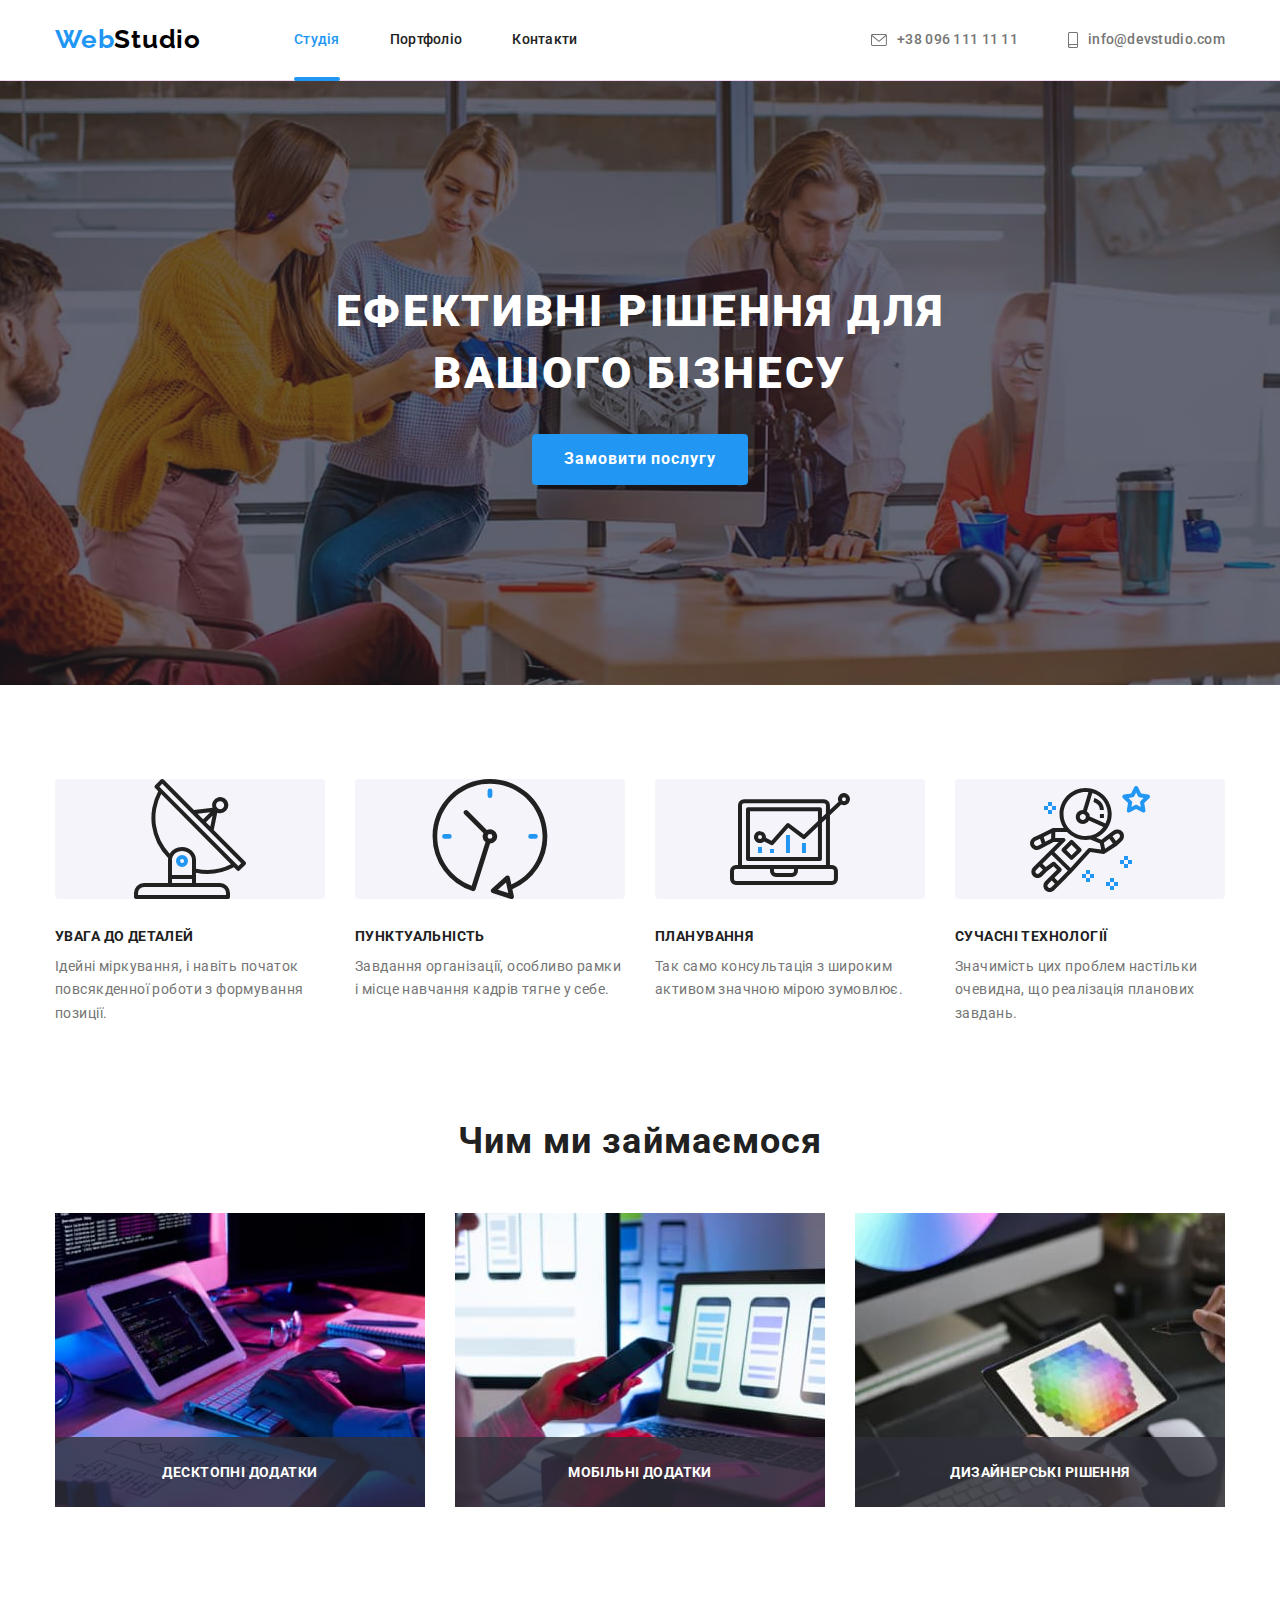
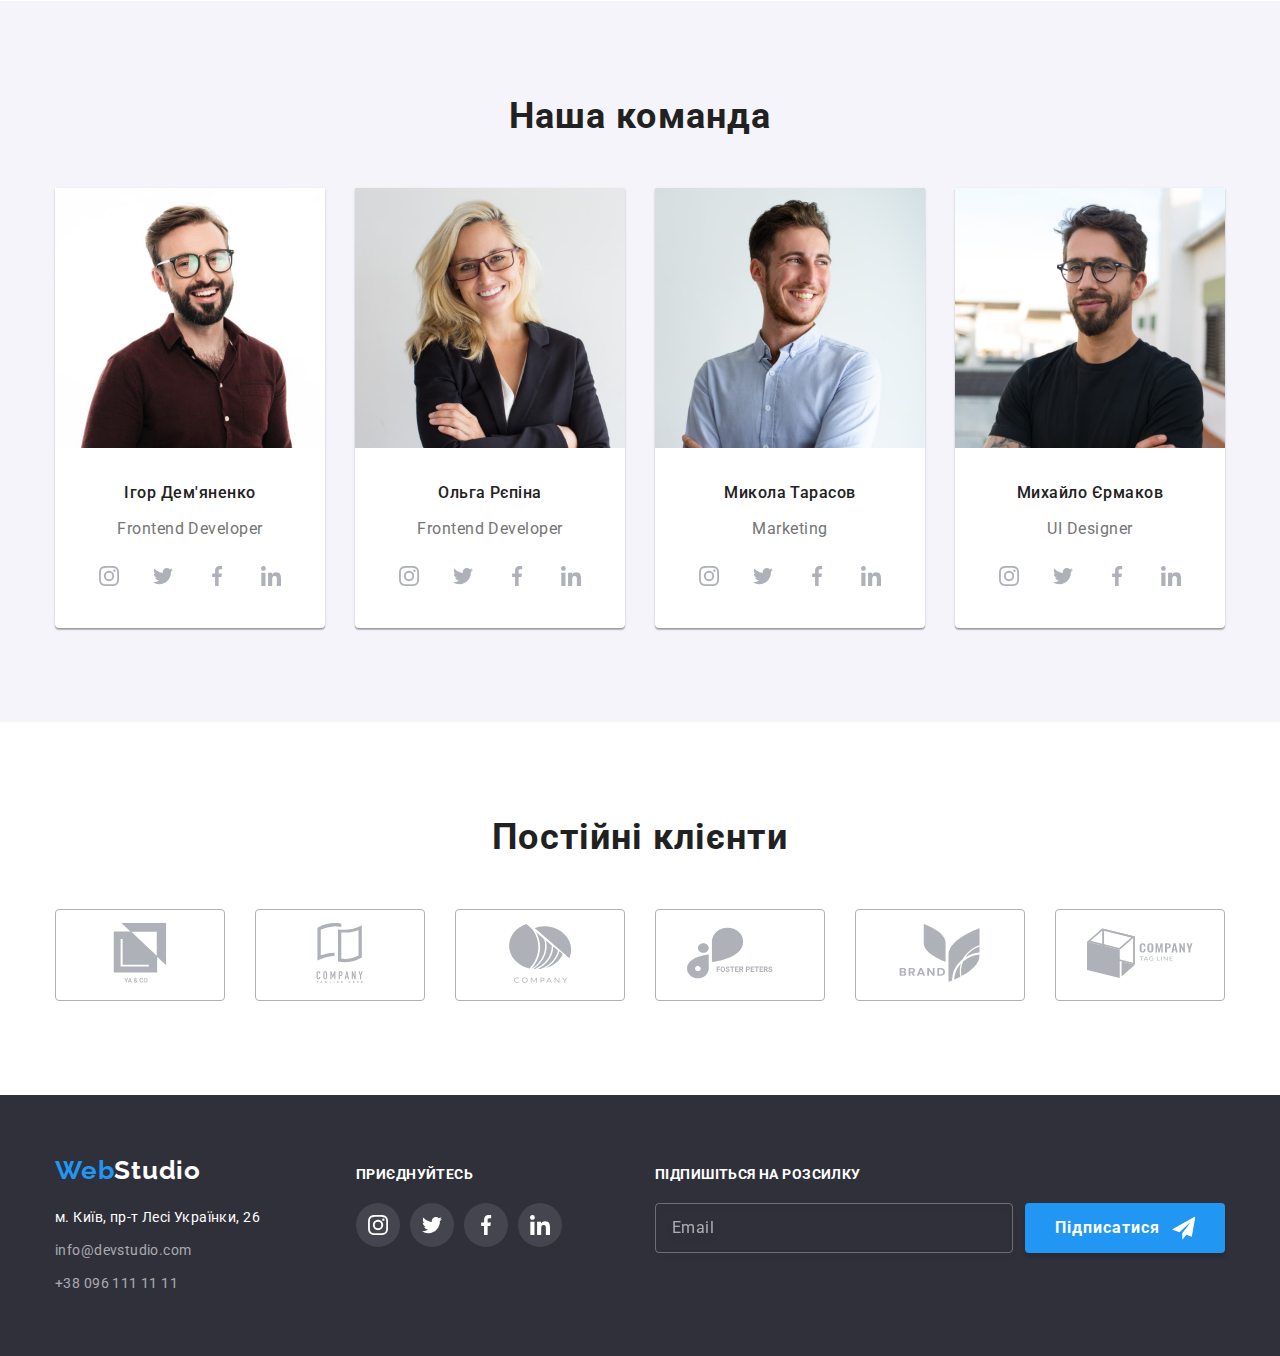
==== index.html @ 98a3b534 "SASS, BEM" ====
<!DOCTYPE html>
<html lang="uk">
  <head>
    <meta charset="UTF-8" />
    <meta http-equiv="X-UA-Compatible" content="IE=edge" />
    <meta name="viewport" content="width=device-width, initial-scale=1.0" />
    <title>WebStudio</title>
    <link
      href="https://fonts.googleapis.com/css2?family=Raleway:wght@700&family=Roboto:wght@400;500;700;900&display=swap"
      rel="stylesheet"
    />
    <link rel="stylesheet" href="./sass/base/_normalize.scss" />
    <link rel="stylesheet" href="./css/main.min.css" />
  </head>
  <body>
    <header class="header">
      <div class="container header-flex">
        <a class="main-logo__link" href="./index.html"
          >Web<span class="main-logo__header">Studio</span></a
        >
        <nav>
          <ul class="site-nav">
            <li class="site-nav__item">
              <a class="site-nav__link site-nav__current" href="./index.html">Студія</a>
            </li>
            <li class="site-nav__item">
              <a class="site-nav__link" href="./portfolio.html">Портфоліо</a>
            </li>
            <li class="site-nav__item"><a class="site-nav__link" href="#">Контакти</a></li>
          </ul>
        </nav>
        <ul class="site-contact">
          <li class="site-contact__item">
            <a class="site-contact__link" href="tel:+380961111111"
              ><span
                ><svg class="site-contact__icon" width="16px" height="12px">
                  <use href="./images/icons.svg#icon-envelope"></use>
                </svg> </span
              >+38 096 111 11 11</a
            >
          </li>
          <li class="site-contact__item">
            <a class="site-contact__link" href="mailto:info@devstudio.com"
              ><span
                ><svg class="site-contact__icon" width="10px" height="16px">
                  <use href="./images/icons.svg#icon-smartphone"></use>
                </svg> </span
              >info@devstudio.com</a
            >
          </li>
        </ul>
      </div>
    </header>
    <main>
      <section class="section page-order">
        <div class="container">
          <h1 class="page-order__caption">Ефективні рішення для вашого бізнесу</h1>
          <button data-modal-open type="button" class="page-order__button">Замовити послугу</button>
        </div>
      </section>
      <section class="section">
        <div class="container">
          <ul class="main-skill">
            <li class="main-skill__item">
              <div class="main-skill__meta">
                <svg class="main-skill__icon" width="70" height="70">
                  <use href="./images/icons.svg#icon-antenna"></use>
                </svg>
              </div>
              <h3 class="main-skill__caption">УВАГА ДО ДЕТАЛЕЙ</h3>
              <p class="main-skill__text">
                Ідейні міркування, і навіть початок повсякденної роботи з формування позиції.
              </p>
            </li>
            <li class="main-skill__item">
              <div class="main-skill__meta">
                <svg class="main-skill__icon" width="70" height="70">
                  <use href="./images/icons.svg#icon-clock"></use>
                </svg>
              </div>
              <h3 class="main-skill__caption">ПУНКТУАЛЬНІСТЬ</h3>
              <p class="main-skill__text">
                Завдання організації, особливо рамки і місце навчання кадрів тягне у себе.
              </p>
            </li>
            <li class="main-skill__item">
              <div class="main-skill__meta">
                <svg class="main-skill__icon" width="70" height="70">
                  <use href="./images/icons.svg#icon-diagram"></use>
                </svg>
              </div>
              <h3 class="main-skill__caption">ПЛАНУВАННЯ</h3>
              <p class="main-skill__text">
                Так само консультація з широким активом значною мірою зумовлює.
              </p>
            </li>
            <li class="main-skill__item">
              <div class="main-skill__meta">
                <svg class="main-skill__icon" width="70" height="70">
                  <use href="./images/icons.svg#icon-astronaut"></use>
                </svg>
              </div>
              <h3 class="main-skill__caption">СУЧАСНІ ТЕХНОЛОГІЇ</h3>
              <p class="main-skill__text">
                Значимість цих проблем настільки очевидна, що реалізація планових завдань.
              </p>
            </li>
          </ul>
        </div>
      </section>
      <section class="section study">
        <div class="container">
          <h2 class="study-caption">Чим ми займаємося</h2>
          <ul class="product-set">
            <li class="product-set__item">
              <div class="product-set__box">
                <img src="./images/img1.jpg" alt="Руки печатают на клавиатуре" width="370" />
                <div class="product-set__case">
                  <h2 class="product-set__text">Десктопні додатки</h2>
                </div>
              </div>
            </li>
            <li class="product-set__item">
              <div class="product-set__box">
                <img src="./images/img2.jpg" alt="Рука с телефоном за ноутбуком" width="370" />
                <div class="product-set__case">
                  <h2 class="product-set__text">Мобільні додатки</h2>
                </div>
              </div>
            </li>
            <li class="product-set__item">
              <div class="product-set__box">
                <img src="./images/img3.jpg" alt="Рисует на планшете" width="370" />
                <div class="product-set__case">
                  <h2 class="product-set__text">Дизайнерські рішення</h2>
                </div>
              </div>
            </li>
          </ul>
        </div>
      </section>
      <section class="section team">
        <div class="container">
          <h2 class="team-caption">Наша команда</h2>
          <ul class="team-card">
            <li class="team-card__item">
              <img src="./images/img4.jpg" alt="Мужчина в очках, красной рубашки" width="270" />
              <div class="team-card__meta">
                <h3 class="team-card__name">Ігор Дем'яненко</h3>
                <p class="team-card__profession">Frontend Developer</p>
              </div>
              <ul class="team-contact">
                <li class="team-contact__item">
                  <a class="team-contact__link" href="#">
                    <svg class="" width="20" height="20">
                      <use href="./images/icons.svg#icon-instagram"></use>
                    </svg>
                  </a>
                </li>
                <li class="team-contact__item">
                  <a class="team-contact__link" href="#">
                    <svg class="" width="20" height="20">
                      <use href="./images/icons.svg#icon-twitter"></use>
                    </svg>
                  </a>
                </li>
                <li class="team-contact__item">
                  <a class="team-contact__link" href="#">
                    <svg class="" width="20" height="20">
                      <use href="./images/icons.svg#icon-facebook"></use>
                    </svg>
                  </a>
                </li>
                <li class="team-contact__item">
                  <a class="team-contact__link" href="#">
                    <svg class="" width="20" height="20">
                      <use href="./images/icons.svg#icon-linkedin"></use>
                    </svg>
                  </a>
                </li>
              </ul>
            </li>
            <li class="team-card__item">
              <img src="./images/img5.jpg" alt="Женщина в педжаке в очках" width="270" />
              <div class="team-card__meta">
                <h3 class="team-card__name">Ольга Рєпіна</h3>
                <p class="team-card__profession">Frontend Developer</p>
              </div>
              <ul class="team-contact">
                <li class="team-contact__item">
                  <a class="team-contact__link" href="#">
                    <svg class="" width="20" height="20">
                      <use href="./images/icons.svg#icon-instagram"></use>
                    </svg>
                  </a>
                </li>
                <li class="team-contact__item">
                  <a class="team-contact__link" href="#">
                    <svg class="" width="20" height="20">
                      <use href="./images/icons.svg#icon-twitter"></use>
                    </svg>
                  </a>
                </li>
                <li class="team-contact__item">
                  <a class="team-contact__link" href="#">
                    <svg class="" width="20" height="20">
                      <use href="./images/icons.svg#icon-facebook"></use>
                    </svg>
                  </a>
                </li>
                <li class="team-contact__item">
                  <a class="team-contact__link" href="#">
                    <svg class="" width="20" height="20">
                      <use href="./images/icons.svg#icon-linkedin"></use>
                    </svg>
                  </a>
                </li>
              </ul>
            </li>
            <li class="team-card__item">
              <img src="./images/img6.jpg" alt="Мужчина в белой рубашке" width="270" />
              <div class="team-card__meta">
                <h3 class="team-card__name">Микола Тарасов</h3>
                <p class="team-card__profession">Marketing</p>
              </div>
              <ul class="team-contact">
                <li class="team-contact__item">
                  <a class="team-contact__link" href="#">
                    <svg class="" width="20" height="20">
                      <use href="./images/icons.svg#icon-instagram"></use>
                    </svg>
                  </a>
                </li>
                <li class="team-contact__item">
                  <a class="team-contact__link" href="#">
                    <svg class="" width="20" height="20">
                      <use href="./images/icons.svg#icon-twitter"></use>
                    </svg>
                  </a>
                </li>
                <li class="team-contact__item">
                  <a class="team-contact__link" href="#">
                    <svg class="" width="20" height="20">
                      <use href="./images/icons.svg#icon-facebook"></use>
                    </svg>
                  </a>
                </li>
                <li class="team-contact__item">
                  <a class="team-contact__link" href="#">
                    <svg class="" width="20" height="20">
                      <use href="./images/icons.svg#icon-linkedin"></use>
                    </svg>
                  </a>
                </li>
              </ul>
            </li>
            <li class="team-card__item">
              <img src="./images/img7.jpg" alt="Мужчина в футболке и очках" width="270" />
              <div class="team-card__meta">
                <h3 class="team-card__name">Михайло Єрмаков</h3>
                <p class="team-card__profession">UI Designer</p>
              </div>
              <ul class="team-contact">
                <li class="team-contact__item">
                  <a class="team-contact__link" href="#">
                    <svg class="" width="20" height="20">
                      <use href="./images/icons.svg#icon-instagram"></use>
                    </svg>
                  </a>
                </li>
                <li class="team-contact__item">
                  <a class="team-contact__link" href="#">
                    <svg class="" width="20" height="20">
                      <use href="./images/icons.svg#icon-twitter"></use>
                    </svg>
                  </a>
                </li>
                <li class="team-contact__item">
                  <a class="team-contact__link" href="#">
                    <svg class="" width="20" height="20">
                      <use href="./images/icons.svg#icon-facebook"></use>
                    </svg>
                  </a>
                </li>
                <li class="team-contact__item">
                  <a class="team-contact__link" href="#">
                    <svg class="" width="20" height="20">
                      <use href="./images/icons.svg#icon-linkedin"></use>
                    </svg>
                  </a>
                </li>
              </ul>
            </li>
          </ul>
        </div>
      </section>
      <section class="section">
        <div class="container">
          <h2 class="clients-caption">Постійні клієнти</h2>
          <ul class="clients-set">
            <li class="clients-set__icon">
              <a class="clients-set__link" href="#">
                <svg width="106" height="60">
                  <use href="./images/icons.svg#icon-logo1"></use></svg
              ></a>
            </li>
            <li class="clients-set__icon">
              <a class="clients-set__link" href="#">
                <svg width="106" height="60">
                  <use href="./images/icons.svg#icon-logo2"></use></svg
              ></a>
            </li>
            <li class="clients-set__icon">
              <a class="clients-set__link" href="#">
                <svg width="106" height="60">
                  <use href="./images/icons.svg#icon-logo3"></use></svg
              ></a>
            </li>
            <li class="clients-set__icon">
              <a class="clients-set__link" href="#">
                <svg width="106" height="60">
                  <use href="./images/icons.svg#icon-logo4"></use></svg
              ></a>
            </li>
            <li class="clients-set__icon">
              <a class="clients-set__link" href="#">
                <svg width="106" height="60">
                  <use href="./images/icons.svg#icon-logo5"></use></svg
              ></a>
            </li>
            <li class="clients-set__icon">
              <a class="clients-set__link" href="#">
                <svg width="106" height="60">
                  <use href="./images/icons.svg#icon-logo6"></use></svg
              ></a>
            </li>
          </ul>
        </div>
      </section>
      <div data-modal class="backdrop is-hidden">
        <div class="modal">
          <button class="button-close" type="button" data-modal-close>
            <svg class="button-close__icon" width="18" height="18">
              <use href="./images/icons.svg#close-icon"></use>
            </svg>
          </button>

          <div class="modal-box">
            <h2 class="modal-box__text">Залиште свої дані, ми вам передзвонимо</h2>

            <form>
              <div class="modal-form">
                <label class="modal-form__label" for="name">Имя</label>
                <div class="modal-form__meta">
                  <input class="modal-form__input" type="name" name="name" id="name" />
                  <svg class="modal-form__icon">
                    <use href="./images/icons.svg#person-icon"></use>
                  </svg>
                </div>
              </div>
              <div class="modal-form">
                <label class="modal-form__label" for="tel">Телефон</label>
                <div class="modal-form__meta">
                  <input class="modal-form__input" type="tel" name="phone" id="tel" />
                  <svg class="modal-form__icon">
                    <use href="./images/icons.svg#phone-icon"></use>
                  </svg>
                </div>
              </div>
              <div class="modal-form">
                <label class="modal-form__label" for="mail">Пошта</label>
                <div class="modal-form__meta">
                  <input class="modal-form__input" type="email" name="mail" id="mail" />
                  <svg class="modal-form__icon">
                    <use href="./images/icons.svg#email-icon"></use>
                  </svg>
                </div>
              </div>
              <div class="modal-form">
                <label class="modal-form__label" for="feedback">Коментар</label>
                <textarea
                  class="modal_form__feedback"
                  name="feedback"
                  id="feedback"
                  placeholder="Введіть текст"
                  rows="5"
                ></textarea>
              </div>
              <div class="modal-checkbox">
                <label class="modal-checkbox__label" for="terms">
                  <input class="modal-checkbox__input" type="checkbox" name="terms" id="terms" />
                  <span class="modal-checkbox__icon"></span>
                  <span
                    >Погоджуюся з розсилкою та приймаю
                    <a class="modal-checkbox__link" href="#">Умови договору</a></span
                  >
                </label>
              </div>
              <div class="modal-button">
                <button class="button-send" type="submit">Відправити</button>
              </div>
            </form>
          </div>
        </div>
      </div>
    </main>

    <footer class="page-footer">
      <div class="container footer">
        <div class="box-communications">
          <a class="main-logo__link" href="./index.html"
            >Web<span class="main-logo__footer">Studio</span></a
          >
          <address>
            <ul>
              <li class="contact-footer">
                <a
                  class="contact-footer__map"
                  href="https://goo.gl/maps/gBdrRbUzEKDrqzJC9"
                  target="_blank"
                  rel="noopener noreferrer nofollow"
                >
                  м. Київ, пр-т Лесі Українки, 26
                </a>
              </li>
              <li class="contact-footer">
                <a class="contact-footer__link" href="mailto:info@devstudio.com"
                  >info@devstudio.com</a
                >
              </li>
              <li class="contact-footer">
                <a class="contact-footer__link" href="tel:+380961111111">+38 096 111 11 11</a>
              </li>
            </ul>
          </address>
        </div>
        <div class="box-subscribe">
          <h2 class="subscribe-caption">приєднуйтесь</h2>
          <ul class="subscribe-set">
            <li class="subscribe-set__item">
              <a class="subscribe-set__link" href="#">
                <svg width="20" height="20">
                  <use href="./images/icons.svg#icon-instagram"></use>
                </svg>
              </a>
            </li>
            <li class="subscribe-set__item">
              <a class="subscribe-set__link" href="#">
                <svg width="20" height="20">
                  <use href="./images/icons.svg#icon-twitter"></use>
                </svg>
              </a>
            </li>
            <li class="subscribe-set__item">
              <a class="subscribe-set__link" href="#">
                <svg width="20" height="20">
                  <use href="./images/icons.svg#icon-facebook"></use>
                </svg>
              </a>
            </li>
            <li class="subscribe-set__item">
              <a class="subscribe-set__link" href="#">
                <svg width="20" height="20">
                  <use href="./images/icons.svg#icon-linkedin"></use>
                </svg>
              </a>
            </li>
          </ul>
        </div>
        <div class="box-spam">
          <p class="spam-caption">Підпишіться на розсилку</p>
          <form class="form-spam" action="">
            <label></label>
            <input
              class="form-spam__input"
              type="email"
              name="mail"
              id="mail"
              placeholder="Email"
            />
            <button class="form-spam__button" type="submit">
              Підписатися<svg class="form-spam__icon">
                <use href="./images/icons.svg#telegram-icon"></use>
              </svg>
            </button>
          </form>
        </div>
      </div>
    </footer>
    <script src="./js/modal.js"></script>
  </body>
</html>
---- css/main.min.css ----
:root{--main-text-color: rgba(33, 33, 33, 1);--lead-text-color: rgba(117, 117, 117, 1);--accent-text-color: rgba(255, 255, 255, 1);--accent-color: rgba(255, 255, 255, 0.6);--hover-text-color: rgba(33, 150, 243, 1);--primary-bg-color: rgba(47, 48, 58, 1);--logo-text-color: rgba(0, 0, 0, 1);--function-time: cubic-bezier(0.4, 0, 0.2, 1)}/*! modern-normalize v1.1.0 | MIT License | https://github.com/sindresorhus/modern-normalize */*,::before,::after{-webkit-box-sizing:border-box;box-sizing:border-box}html{line-height:1.15;-webkit-text-size-adjust:100%;-moz-tab-size:4;-o-tab-size:4;tab-size:4}body{margin:0;font-family:system-ui,-apple-system,"Segoe UI",Roboto,Helvetica,Arial,sans-serif,"Apple Color Emoji","Segoe UI Emoji"}hr{height:0;color:inherit}abbr[title]{-webkit-text-decoration:underline dotted;text-decoration:underline dotted}b,strong{font-weight:bolder}code,kbd,samp,pre{font-family:ui-monospace,SFMono-Regular,Consolas,"Liberation Mono",Menlo,monospace;font-size:1em}small{font-size:80%}sub,sup{font-size:75%;line-height:0;position:relative;vertical-align:baseline}sub{bottom:-0.25em}sup{top:-0.5em}table{text-indent:0;border-color:inherit}button,input,optgroup,select,textarea{font-family:inherit;font-size:100%;line-height:1.15;margin:0}button,select{text-transform:none}button,[type=button],[type=reset],[type=submit]{-webkit-appearance:button}::-moz-focus-inner{border-style:none;padding:0}:-moz-focusring{outline:1px dotted ButtonText}:-moz-ui-invalid{box-shadow:none}legend{padding:0}progress{vertical-align:baseline}::-webkit-inner-spin-button,::-webkit-outer-spin-button{height:auto}[type=search]{-webkit-appearance:textfield;outline-offset:-2px}::-webkit-search-decoration{-webkit-appearance:none}::-webkit-file-upload-button{-webkit-appearance:button;font:inherit}summary{display:list-item}body{color:var(--main-text-color);font-family:"roboto",sans-serif;background-color:var(--accent-text-color)}a{text-decoration:none}h1,h2,h3,p{margin:0;padding:0}img{display:block;max-width:100%;height:auto}ul{list-style:none;margin:0;padding:0}.container{width:1200px;padding-left:15px;padding-right:15px;margin:0 auto}.section{padding-top:94px;padding-bottom:94px}.header{border-bottom:1px solid rgba(238,204,238,.8)}.header-flex{display:-webkit-box;display:-ms-flexbox;display:flex;-webkit-box-align:center;-ms-flex-align:center;align-items:center}.site-nav{display:-webkit-box;display:-ms-flexbox;display:flex;padding-left:93px}.site-nav__item:not(:last-child){margin-right:50px}.site-nav__link{position:relative;display:block;padding-top:32px;padding-bottom:32px;color:inherit;font-family:inherit;font-weight:500;font-size:14px;line-height:1.14;letter-spacing:.02em;-webkit-transition:color 250ms var(--function-time);transition:color 250ms var(--function-time)}.site-nav__link:hover,.site-nav__link:focus{color:var(--hover-text-color)}.site-nav__current{color:var(--hover-text-color)}.site-nav__current::after{position:absolute;left:0;bottom:-1px;content:"";display:block;width:100%;height:4px;background-color:var(--hover-text-color);border-radius:4px}.site-contact{display:-webkit-box;display:-ms-flexbox;display:flex;margin-left:auto}.site-contact__item:not(:last-child){margin-right:50px}.site-contact__link{display:-webkit-box;display:-ms-flexbox;display:flex;-webkit-box-align:center;-ms-flex-align:center;align-items:center;padding-top:32px;padding-bottom:32px;color:var(--lead-text-color);font-family:inherit;font-weight:500;font-size:14px;line-height:1.14;letter-spacing:.02em;-webkit-transition:color 250ms var(--function-time);transition:color 250ms var(--function-time)}.site-contact__link:hover,.site-contact__link:focus{color:var(--hover-text-color)}.site-contact__icon{display:-webkit-box;display:-ms-flexbox;display:flex;margin-right:10px;fill:currentColor}.site-contact__icon:hover,.site-contact__icon:focus{fill:var(--hover-text-color)}.main-logo__link{color:var(--hover-text-color);font-family:"Raleway",sans-serif;font-weight:700;font-size:26px;line-height:1.2;letter-spacing:.03em}.main-logo__header{color:var(--logo-text-color)}.main-logo__footer{color:var(--accent-text-color)}.page-order{padding-top:200px;padding-bottom:200px;max-width:1600px;background-color:var(--primary-bg-color);text-align:center;min-height:600px;margin-left:auto;margin-right:auto;background-image:-webkit-gradient(linear, left top, right top, from(rgba(47, 48, 58, 0.4)), to(rgba(47, 48, 58, 0.4))),url(../images/background.jpg);background-image:linear-gradient(to right, rgba(47, 48, 58, 0.4), rgba(47, 48, 58, 0.4)),url(../images/background.jpg);background-size:cover;background-position:center;background-repeat:no-repeat}.page-order__caption{max-width:696px;margin:0 auto 30px;color:var(--accent-text-color);font-weight:900;font-size:44px;line-height:1.4;letter-spacing:.06em;text-transform:uppercase}.page-order__button{padding:10px 32px;border-radius:4px;border:1px rgba(0,0,0,0);color:var(--accent-text-color);background-color:var(--hover-text-color);font-family:inherit;font-weight:700;font-size:16px;line-height:1.9;text-align:center;letter-spacing:.06em;cursor:pointer}.backdrop{position:fixed;content:"";top:0;left:0;width:100%;height:100%;background:rgba(0,0,0,.2);-webkit-transition:opacity 250ms var(--function-time);transition:opacity 250ms var(--function-time)}.is-hidden{opacity:0;pointer-events:none}.is-hidden .modal{-webkit-transform:translate(-50%, -50%) scale(1.1);transform:translate(-50%, -50%) scale(1.1)}.modal{position:absolute;top:50%;left:50%;width:528px;max-height:581px;height:100%;overflow:auto;background:var(--accent-text-color);-webkit-box-shadow:0px 1px 3px rgba(0,0,0,.12),0px 1px 1px rgba(0,0,0,.14),0px 2px 1px rgba(0,0,0,.2);box-shadow:0px 1px 3px rgba(0,0,0,.12),0px 1px 1px rgba(0,0,0,.14),0px 2px 1px rgba(0,0,0,.2);border-radius:4px;-webkit-transform:translate(-50%, -50%) scale(1);transform:translate(-50%, -50%) scale(1);-webkit-transition:-webkit-transform 250ms var(--function-time);transition:-webkit-transform 250ms var(--function-time);transition:transform 250ms var(--function-time);transition:transform 250ms var(--function-time), -webkit-transform 250ms var(--function-time)}.button-close{position:absolute;right:8px;top:8px;width:30px;height:30px;border-radius:50%;border:rgba(0,0,0,0);cursor:pointer}.button-close__icon{position:absolute;top:50%;left:50%;-webkit-transform:translate(-50%, -50%);transform:translate(-50%, -50%);fill:#000;-webkit-transition:fill 250ms var(--function-time);transition:fill 250ms var(--function-time)}.button-close__icon:hover,.button-close__icon:focus{fill:var(--hover-text-color)}.modal-box{display:-webkit-box;display:-ms-flexbox;display:flex;-webkit-box-orient:vertical;-webkit-box-direction:normal;-ms-flex-direction:column;flex-direction:column;padding:40px 40px}.modal-box__text{margin-bottom:12px;font-size:20px;line-height:1.15;text-align:center;letter-spacing:.03em;color:#212121}.modal-form{display:-webkit-box;display:-ms-flexbox;display:flex;-webkit-box-orient:vertical;-webkit-box-direction:normal;-ms-flex-direction:column;flex-direction:column;margin-bottom:10px}.modal-form:nth-child(4){margin-bottom:20px}.modal-form__label{margin-bottom:4px;font-size:12px;line-height:1.16;letter-spacing:.01em;color:var(--lead-text-color)}.modal-form__meta{position:relative}.modal-form__input{width:100%;padding-left:42px;padding-top:12px;padding-bottom:12px;height:40px;outline:none;border:1px solid rgba(33,33,33,.2);border-radius:4px;cursor:pointer;-webkit-transition:border 250ms var(--function-time);transition:border 250ms var(--function-time)}.modal-form__input:focus-within{border:1px solid var(--hover-text-color)}.modal-form__icon{position:absolute;top:50%;left:12px;-webkit-transform:translateY(-50%);transform:translateY(-50%);fill:var(--main-text-color);width:18px;height:18px;-webkit-transition:fill 250ms var(--function-time);transition:fill 250ms var(--function-time)}.modal-form__meta:focus-within .modal-form__icon{fill:var(--hover-text-color)}.modal_form__feedback{width:100%;height:120px;padding:12px 16px;outline:none;resize:none;cursor:pointer;border:1px solid rgba(33,33,33,.2);border-radius:4px;-webkit-transition:border 250ms var(--function-time);transition:border 250ms var(--function-time)}.modal_form__feedback::-webkit-input-placeholder{font-size:12px;line-height:1.2;letter-spacing:.01em;color:rgba(117,117,117,.5)}.modal_form__feedback::-moz-placeholder{font-size:12px;line-height:1.2;letter-spacing:.01em;color:rgba(117,117,117,.5)}.modal_form__feedback:-ms-input-placeholder{font-size:12px;line-height:1.2;letter-spacing:.01em;color:rgba(117,117,117,.5)}.modal_form__feedback::-ms-input-placeholder{font-size:12px;line-height:1.2;letter-spacing:.01em;color:rgba(117,117,117,.5)}.modal_form__feedback::placeholder{font-size:12px;line-height:1.2;letter-spacing:.01em;color:rgba(117,117,117,.5)}.modal_form__feedback:focus{border:1px solid var(--hover-text-color)}.modal-checkbox{display:-webkit-box;display:-ms-flexbox;display:flex;-webkit-box-pack:center;-ms-flex-pack:center;justify-content:center;margin-bottom:30px}.modal-checkbox__label{display:-webkit-box;display:-ms-flexbox;display:flex;-webkit-box-align:center;-ms-flex-align:center;align-items:center;gap:7px;color:var(--lead-text-color);font-size:14px;line-height:1.71;letter-spacing:.03em}.modal-checkbox__input{position:absolute;width:1px;height:1px;margin:-1px;border:0;padding:0;clip:rect(0 0 0 0);overflow:hidden}.modal-checkbox__input:checked+.modal-checkbox__icon{border-color:rgba(0,0,0,0);background-size:contain;background-color:var(--hover-text-color);background-image:url("../images/check.svg");background-origin:border-box}.modal-checkbox__icon{display:inline-block;width:16px;height:15px;border:2px solid var(--main-text-color);border-radius:4px;-webkit-transition:background-color 250ms var(--function-time),border 250ms var(--function-time);transition:background-color 250ms var(--function-time),border 250ms var(--function-time)}.modal-checkbox__link{color:var(--hover-text-color);text-decoration:underline}.modal-button{display:-webkit-box;display:-ms-flexbox;display:flex;-webkit-box-pack:center;-ms-flex-pack:center;justify-content:center}.button-send{width:200px;height:50px;font-weight:700;font-size:16px;line-height:1.9;letter-spacing:.06em;color:var(--accent-text-color);cursor:pointer;background-color:var(--hover-text-color);-webkit-box-shadow:0px 4px 4px rgba(0,0,0,.15);box-shadow:0px 4px 4px rgba(0,0,0,.15);border-radius:4px;border-color:rgba(0,0,0,0)}.main-skill{display:-webkit-box;display:-ms-flexbox;display:flex}.main-skill__item:not(:last-child){margin-right:30px}.main-skill__meta{display:-webkit-box;display:-ms-flexbox;display:flex;-webkit-box-align:center;-ms-flex-align:center;align-items:center;-webkit-box-pack:center;-ms-flex-pack:center;justify-content:center;width:270px;height:120px;margin-bottom:30px;background:#f5f4fa;border-radius:4px}.main-skill__icon{width:270px;height:120px}.main-skill__caption{margin-bottom:10px;font-weight:700;font-size:14px;line-height:1.14;letter-spacing:.03em;text-transform:uppercase}.main-skill__text{color:var(--lead-text-color);font-size:14px;line-height:1.7;letter-spacing:.03em}.study{padding-top:0}.study-caption{margin-bottom:50px;font-size:36px;line-height:1.2;text-align:center;letter-spacing:.03em}.product-set{display:-webkit-box;display:-ms-flexbox;display:flex}.product-set__item:not(:last-child){margin-right:30px}.product-set__box{position:relative}.product-set__case{display:inline-block;position:absolute;left:0;bottom:0;width:100%;height:70px;background-color:rgba(47,48,58,.8)}.product-set__text{position:absolute;top:50%;left:50%;-webkit-transform:translate(-50%, -50%);transform:translate(-50%, -50%);font-size:14px;line-height:1.2;letter-spacing:.03em;text-transform:uppercase;color:var(--accent-text-color)}.team{background:#f5f4fa}.team-caption{margin-bottom:50px;font-size:36px;line-height:1.2;text-align:center;letter-spacing:.03em}.team-card{display:-webkit-box;display:-ms-flexbox;display:flex}.team-card__item{background-color:var(--accent-text-color);-webkit-box-shadow:0px 1px 3px rgba(0,0,0,.12),0px 1px 1px rgba(0,0,0,.14),0px 2px 1px rgba(0,0,0,.2);box-shadow:0px 1px 3px rgba(0,0,0,.12),0px 1px 1px rgba(0,0,0,.14),0px 2px 1px rgba(0,0,0,.2);border-radius:0px 0px 4px 4px}.team-card__item:not(:last-child){margin-right:30px}.team-card__meta{padding-top:30px}.team-card__name{margin-bottom:10px;font-weight:500;font-size:16px;line-height:1.9;letter-spacing:.03em;text-align:center}.team-card__profession{color:var(--lead-text-color);font-size:16px;line-height:1.2;letter-spacing:.03em;text-align:center}.team-contact{display:-webkit-box;display:-ms-flexbox;display:flex;-webkit-box-align:center;-ms-flex-align:center;align-items:center;-webkit-box-pack:center;-ms-flex-pack:center;justify-content:center;gap:10px;padding:16px 32px 30px}.team-contact__item{width:44px;height:44px}.team-contact__link{display:-webkit-box;display:-ms-flexbox;display:flex;-webkit-box-align:center;-ms-flex-align:center;align-items:center;-webkit-box-pack:center;-ms-flex-pack:center;justify-content:center;width:100%;height:100%;fill:#afb1b8;border-radius:50%;background-color:var(--accent-text-color);-webkit-transition:fill 250ms var(--function-time),background-color 250ms var(--function-time);transition:fill 250ms var(--function-time),background-color 250ms var(--function-time)}.team-contact__link:hover,.team-contact__link:focus{fill:var(--accent-text-color);background-color:#2196f3}.clients-caption{margin-bottom:50px;font-size:36px;line-height:1.2;text-align:center;letter-spacing:.03em}.clients-set{display:-webkit-box;display:-ms-flexbox;display:flex;-webkit-box-pack:center;-ms-flex-pack:center;justify-content:center;-webkit-box-align:center;-ms-flex-align:center;align-items:center;gap:30px}.clients-set__icon{display:-webkit-box;display:-ms-flexbox;display:flex;-webkit-box-align:center;-ms-flex-align:center;align-items:center;-webkit-box-pack:center;-ms-flex-pack:center;justify-content:center;width:170px;height:92px;fill:#afb1b8;border-radius:4px;border:1px solid #afb1b8;-webkit-transition:fill 250ms var(--function-time),border 250ms var(--function-time);transition:fill 250ms var(--function-time),border 250ms var(--function-time)}.clients-set__icon:hover,.clients-set__icon:focus{fill:#2196f3;border:1px solid #2196f3}.clients-set__icon:focus .clients-set__link,.clients-set__icon:hover .clients-set__link{fill:#2196f3}.clients-set__link{fill:#afb1b8;-webkit-transition:fill 250ms var(--function-time);transition:fill 250ms var(--function-time)}.page-footer{padding-top:60px;padding-bottom:60px;background-color:var(--primary-bg-color)}.footer{display:-webkit-box;display:-ms-flexbox;display:flex;-webkit-box-align:baseline;-ms-flex-align:baseline;align-items:baseline}.box-communications{width:231px}.contact-footer{margin-bottom:9px;font-style:normal;font-weight:400;font-size:14px;line-height:1.7;letter-spacing:.03em;color:var(--accent-color)}.contact-footer:first-child{margin-top:20px}.contact-footer:last-child{margin-bottom:0px}.contact-footer__map{color:var(--accent-text-color)}.contact-footer__map:hover,.contact-footer__map:focus{color:var(--hover-text-color)}.contact-footer__link{color:var(--accent-color)}.contact-footer__link:hover,.contact-footer__link:focus{color:var(--hover-text-color)}.box-subscribe{margin-left:70px}.subscribe-caption{color:var(--accent-text-color);margin-bottom:20px;font-size:14px;line-height:1.2;letter-spacing:.03em;text-transform:uppercase}.subscribe-set{display:-webkit-box;display:-ms-flexbox;display:flex;-webkit-box-align:baseline;-ms-flex-align:baseline;align-items:baseline;-webkit-box-pack:center;-ms-flex-pack:center;justify-content:center;gap:10px}.subscribe-set__item{width:44px;height:44px}.subscribe-set__link{display:-webkit-box;display:-ms-flexbox;display:flex;-webkit-box-align:center;-ms-flex-align:center;align-items:center;-webkit-box-pack:center;-ms-flex-pack:center;justify-content:center;width:100%;height:100%;fill:var(--accent-text-color);border-radius:50%;background-color:rgba(255,255,255,.1);-webkit-transition:background-color 250ms var(--function-time);transition:background-color 250ms var(--function-time)}.subscribe-set__link:hover,.subscribe-set__link:focus{background-color:#2196f3}.box-spam{margin-left:93px}.spam-caption{margin-bottom:20px;font-weight:700;font-size:14px;line-height:1.2;letter-spacing:.03em;text-transform:uppercase;color:var(--accent-text-color)}.form-spam{display:-webkit-box;display:-ms-flexbox;display:flex}.form-spam__input{width:358px;height:50px;padding-top:15px;padding-bottom:15px;padding-left:16px;color:var(--accent-text-color);outline:none;background:rgba(0,0,0,0);border:1px solid rgba(255,255,255,.3);-webkit-filter:drop-shadow(0px 4px 4px rgba(0, 0, 0, 0.15));filter:drop-shadow(0px 4px 4px rgba(0, 0, 0, 0.15));border-radius:4px}.form-spam__input::-webkit-input-placeholder{font-weight:400;font-size:16px;line-height:1.3;letter-spacing:.03em;color:rgba(255,255,255,.6)}.form-spam__input::-moz-placeholder{font-weight:400;font-size:16px;line-height:1.3;letter-spacing:.03em;color:rgba(255,255,255,.6)}.form-spam__input:-ms-input-placeholder{font-weight:400;font-size:16px;line-height:1.3;letter-spacing:.03em;color:rgba(255,255,255,.6)}.form-spam__input::-ms-input-placeholder{font-weight:400;font-size:16px;line-height:1.3;letter-spacing:.03em;color:rgba(255,255,255,.6)}.form-spam__input::placeholder{font-weight:400;font-size:16px;line-height:1.3;letter-spacing:.03em;color:rgba(255,255,255,.6)}.form-spam__button{display:-webkit-box;display:-ms-flexbox;display:flex;-webkit-box-align:center;-ms-flex-align:center;align-items:center;text-align:center;margin-left:12px;padding:10px 28px;width:200px;height:50px;cursor:pointer;font-weight:700;font-size:16px;line-height:1.88;letter-spacing:.06em;color:var(--accent-text-color);background:var(--hover-text-color);-webkit-box-shadow:0px 4px 4px rgba(0,0,0,.15);box-shadow:0px 4px 4px rgba(0,0,0,.15);border-radius:4px;border-color:rgba(0,0,0,0)}.form-spam__icon{margin-left:12px;width:24px;height:24px;fill:var(--accent-text-color)}.btn-filtr{display:-webkit-box;display:-ms-flexbox;display:flex;margin-bottom:50px;-webkit-box-pack:center;-ms-flex-pack:center;justify-content:center;-webkit-box-align:center;-ms-flex-align:center;align-items:center}.btn-filtr>.button-filtr:not(:last-child){margin-right:8px}.filtr{display:inline-block;padding:6px 22px;color:inherit;cursor:pointer;font-family:inherit;font-weight:500;font-size:16px;line-height:1.6;text-align:center;letter-spacing:.03em;background:#f5f4fa;border-radius:4px;border-color:rgba(0,0,0,0);-webkit-transition:color 250ms var(--function-time),background-color 250ms var(--function-time),-webkit-box-shadow 250ms var(--function-time);transition:color 250ms var(--function-time),background-color 250ms var(--function-time),-webkit-box-shadow 250ms var(--function-time);transition:color 250ms var(--function-time),background-color 250ms var(--function-time),box-shadow 250ms var(--function-time);transition:color 250ms var(--function-time),background-color 250ms var(--function-time),box-shadow 250ms var(--function-time),-webkit-box-shadow 250ms var(--function-time)}.flex-filtr{display:-webkit-box;display:-ms-flexbox;display:flex;-ms-flex-wrap:wrap;flex-wrap:wrap}.flex-filtr>.filtr-card:not(:nth-child(3n)){margin-right:30px}.filtr:hover,.filtr:focus{color:var(--accent-text-color);background-color:var(--hover-text-color);-webkit-box-shadow:0px 3px 1px rgba(0,0,0,.1),0px 1px 2px rgba(0,0,0,.08),0px 2px 2px rgba(0,0,0,.12);box-shadow:0px 3px 1px rgba(0,0,0,.1),0px 1px 2px rgba(0,0,0,.08),0px 2px 2px rgba(0,0,0,.12)}.filtr-card:not(:nth-child(n+7)){margin-bottom:30px}.portfolio-card{display:block;-webkit-transition:-webkit-box-shadow 250ms var(--function-time);transition:-webkit-box-shadow 250ms var(--function-time);transition:box-shadow 250ms var(--function-time);transition:box-shadow 250ms var(--function-time), -webkit-box-shadow 250ms var(--function-time)}.portfolio-card:hover,.portfolio-card:focus{-webkit-box-shadow:0px 1px 1px rgba(0,0,0,.12),0px 4px 4px rgba(0,0,0,.06),1px 4px 6px rgba(0,0,0,.16);box-shadow:0px 1px 1px rgba(0,0,0,.12),0px 4px 4px rgba(0,0,0,.06),1px 4px 6px rgba(0,0,0,.16)}.filtr-text{padding:20px 24px;border-bottom:1px solid #eee;border-left:1px solid #eee;border-right:1px solid #eee}.filtr-title{color:var(--main-text-color);margin-bottom:4px;font-weight:700;font-size:18px;line-height:2;letter-spacing:.06em}.filtr-item{color:var(--lead-text-color);font-size:16px;line-height:1.9;letter-spacing:.03em}.card-hiden{position:relative;overflow:hidden}.card-overlay{display:inline-block;position:absolute;left:0;bottom:0;width:100%;height:100%;-webkit-transform:translateY(100%);transform:translateY(100%);-webkit-transition:-webkit-transform 250ms var(--function-time);transition:-webkit-transform 250ms var(--function-time);transition:transform 250ms var(--function-time);transition:transform 250ms var(--function-time), -webkit-transform 250ms var(--function-time);background-color:rgba(33,150,243,.9)}.text-overlay{position:absolute;padding:63px 24px;font-size:18px;line-height:1.56;letter-spacing:.03em;color:var(--accent-text-color)}.portfolio-card:hover .card-overlay{-webkit-transform:translateY(0);transform:translateY(0)}/*# sourceMappingURL=main.min.css.map */
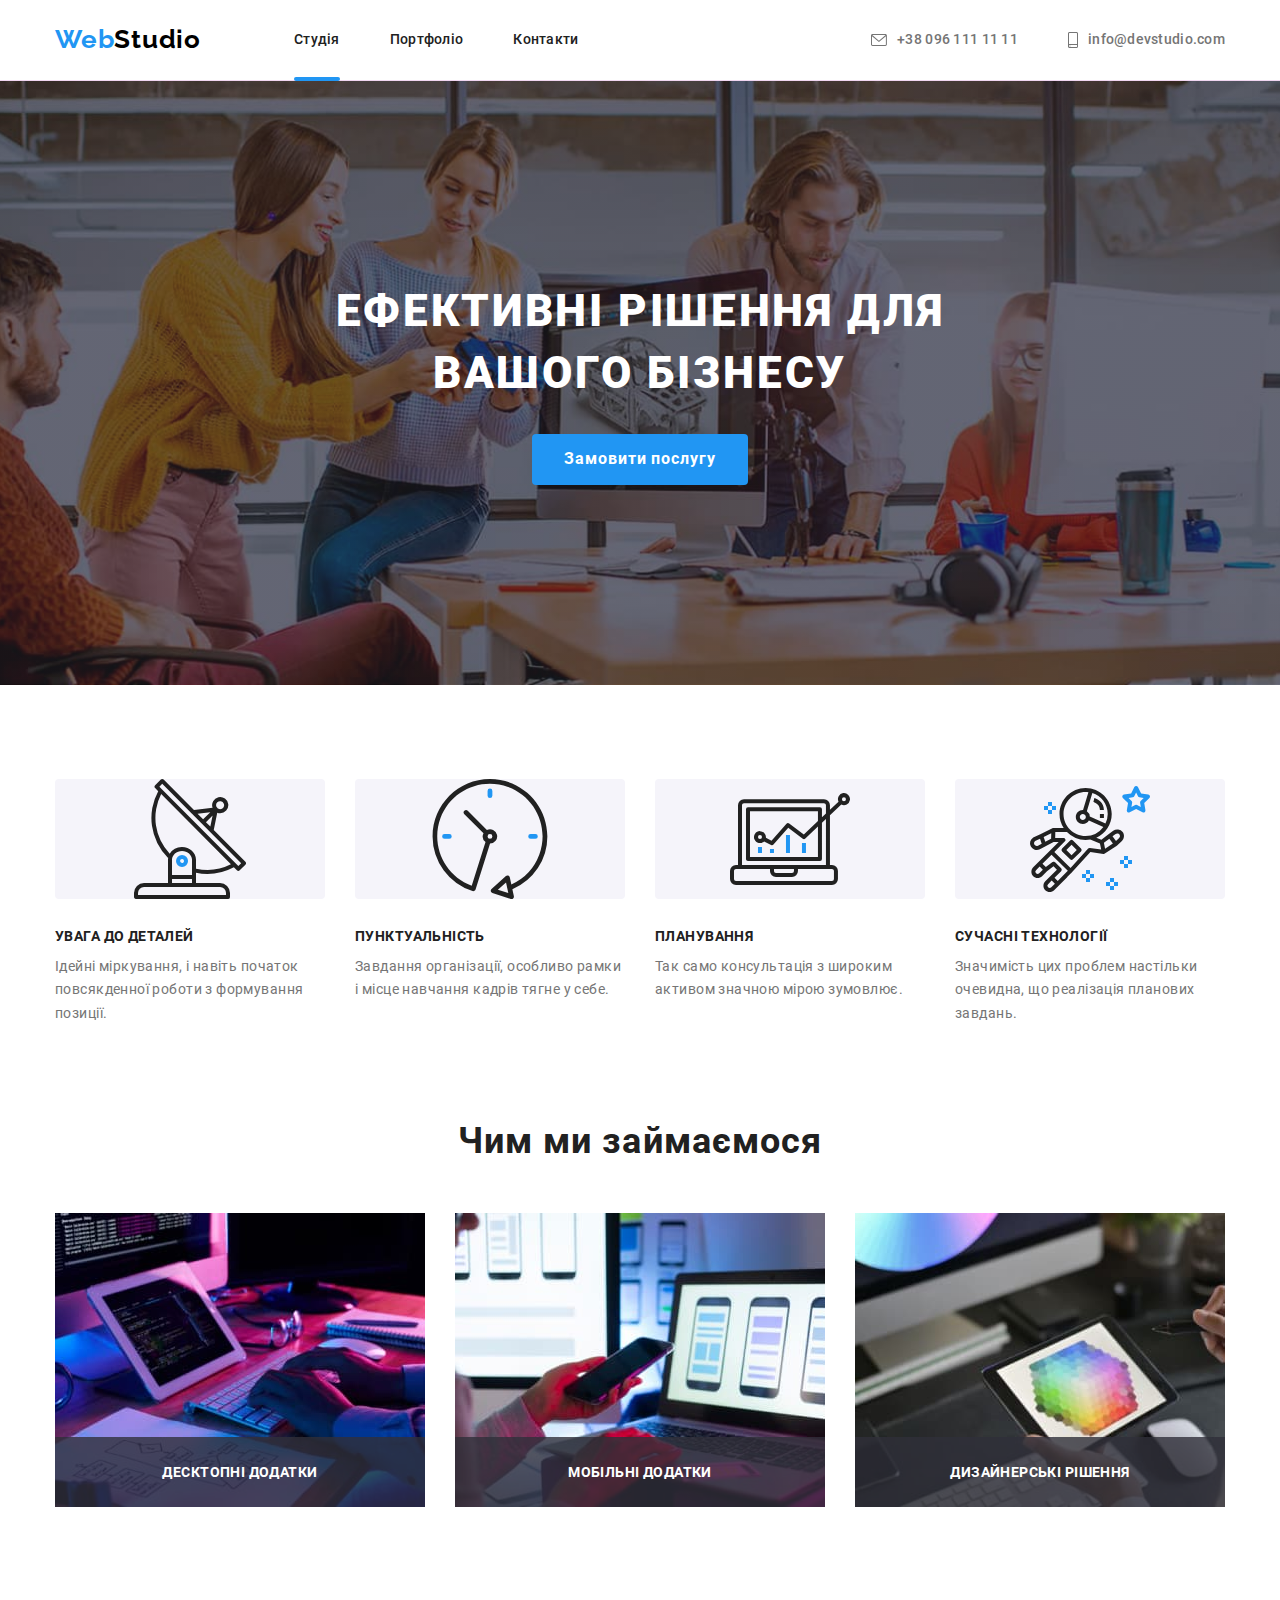
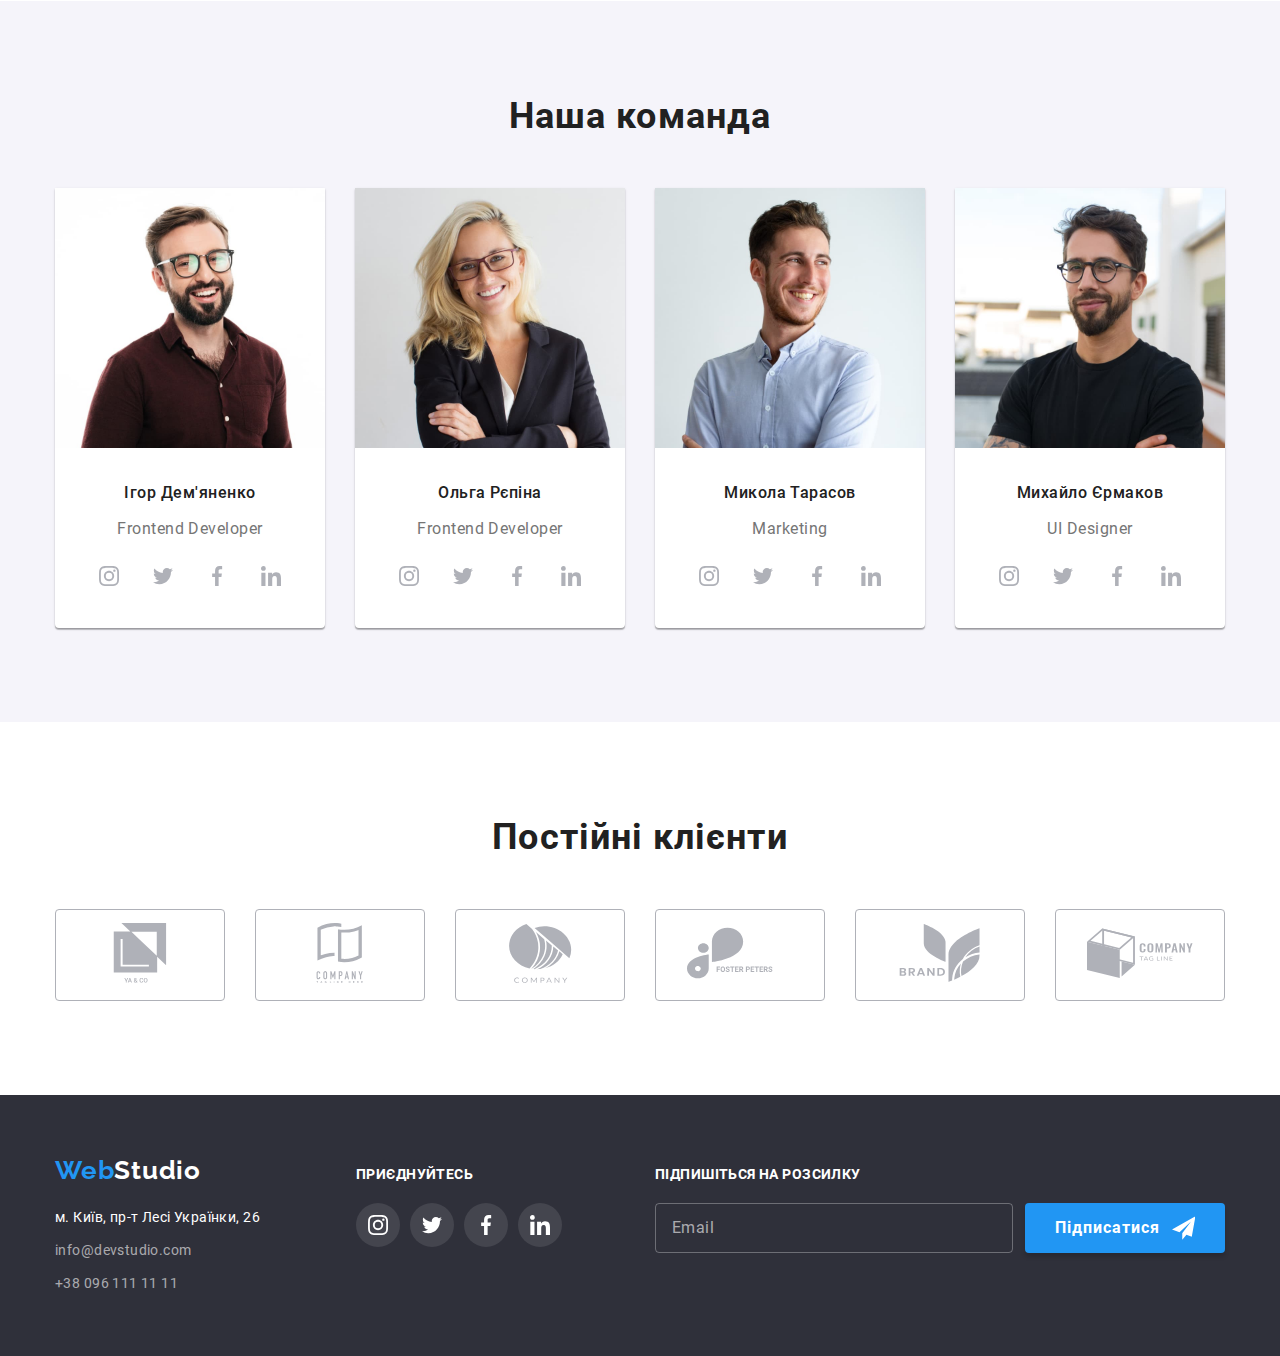
==== commit 57bffa07: "Замена переменных" ====
--- a/index.html
+++ b/index.html
@@ -5,10 +5,6 @@
     <meta http-equiv="X-UA-Compatible" content="IE=edge" />
     <meta name="viewport" content="width=device-width, initial-scale=1.0" />
     <title>WebStudio</title>
-    <link
-      href="https://fonts.googleapis.com/css2?family=Raleway:wght@700&family=Roboto:wght@400;500;700;900&display=swap"
-      rel="stylesheet"
-    />
     <link rel="stylesheet" href="./sass/base/_normalize.scss" />
     <link rel="stylesheet" href="./css/main.min.css" />
   </head>
--- a/css/main.min.css
+++ b/css/main.min.css
@@ -1 +1 @@
-:root{--main-text-color: rgba(33, 33, 33, 1);--lead-text-color: rgba(117, 117, 117, 1);--accent-text-color: rgba(255, 255, 255, 1);--accent-color: rgba(255, 255, 255, 0.6);--hover-text-color: rgba(33, 150, 243, 1);--primary-bg-color: rgba(47, 48, 58, 1);--logo-text-color: rgba(0, 0, 0, 1);--function-time: cubic-bezier(0.4, 0, 0.2, 1)}/*! modern-normalize v1.1.0 | MIT License | https://github.com/sindresorhus/modern-normalize */*,::before,::after{-webkit-box-sizing:border-box;box-sizing:border-box}html{line-height:1.15;-webkit-text-size-adjust:100%;-moz-tab-size:4;-o-tab-size:4;tab-size:4}body{margin:0;font-family:system-ui,-apple-system,"Segoe UI",Roboto,Helvetica,Arial,sans-serif,"Apple Color Emoji","Segoe UI Emoji"}hr{height:0;color:inherit}abbr[title]{-webkit-text-decoration:underline dotted;text-decoration:underline dotted}b,strong{font-weight:bolder}code,kbd,samp,pre{font-family:ui-monospace,SFMono-Regular,Consolas,"Liberation Mono",Menlo,monospace;font-size:1em}small{font-size:80%}sub,sup{font-size:75%;line-height:0;position:relative;vertical-align:baseline}sub{bottom:-0.25em}sup{top:-0.5em}table{text-indent:0;border-color:inherit}button,input,optgroup,select,textarea{font-family:inherit;font-size:100%;line-height:1.15;margin:0}button,select{text-transform:none}button,[type=button],[type=reset],[type=submit]{-webkit-appearance:button}::-moz-focus-inner{border-style:none;padding:0}:-moz-focusring{outline:1px dotted ButtonText}:-moz-ui-invalid{box-shadow:none}legend{padding:0}progress{vertical-align:baseline}::-webkit-inner-spin-button,::-webkit-outer-spin-button{height:auto}[type=search]{-webkit-appearance:textfield;outline-offset:-2px}::-webkit-search-decoration{-webkit-appearance:none}::-webkit-file-upload-button{-webkit-appearance:button;font:inherit}summary{display:list-item}body{color:var(--main-text-color);font-family:"roboto",sans-serif;background-color:var(--accent-text-color)}a{text-decoration:none}h1,h2,h3,p{margin:0;padding:0}img{display:block;max-width:100%;height:auto}ul{list-style:none;margin:0;padding:0}.container{width:1200px;padding-left:15px;padding-right:15px;margin:0 auto}.section{padding-top:94px;padding-bottom:94px}.header{border-bottom:1px solid rgba(238,204,238,.8)}.header-flex{display:-webkit-box;display:-ms-flexbox;display:flex;-webkit-box-align:center;-ms-flex-align:center;align-items:center}.site-nav{display:-webkit-box;display:-ms-flexbox;display:flex;padding-left:93px}.site-nav__item:not(:last-child){margin-right:50px}.site-nav__link{position:relative;display:block;padding-top:32px;padding-bottom:32px;color:inherit;font-family:inherit;font-weight:500;font-size:14px;line-height:1.14;letter-spacing:.02em;-webkit-transition:color 250ms var(--function-time);transition:color 250ms var(--function-time)}.site-nav__link:hover,.site-nav__link:focus{color:var(--hover-text-color)}.site-nav__current{color:var(--hover-text-color)}.site-nav__current::after{position:absolute;left:0;bottom:-1px;content:"";display:block;width:100%;height:4px;background-color:var(--hover-text-color);border-radius:4px}.site-contact{display:-webkit-box;display:-ms-flexbox;display:flex;margin-left:auto}.site-contact__item:not(:last-child){margin-right:50px}.site-contact__link{display:-webkit-box;display:-ms-flexbox;display:flex;-webkit-box-align:center;-ms-flex-align:center;align-items:center;padding-top:32px;padding-bottom:32px;color:var(--lead-text-color);font-family:inherit;font-weight:500;font-size:14px;line-height:1.14;letter-spacing:.02em;-webkit-transition:color 250ms var(--function-time);transition:color 250ms var(--function-time)}.site-contact__link:hover,.site-contact__link:focus{color:var(--hover-text-color)}.site-contact__icon{display:-webkit-box;display:-ms-flexbox;display:flex;margin-right:10px;fill:currentColor}.site-contact__icon:hover,.site-contact__icon:focus{fill:var(--hover-text-color)}.main-logo__link{color:var(--hover-text-color);font-family:"Raleway",sans-serif;font-weight:700;font-size:26px;line-height:1.2;letter-spacing:.03em}.main-logo__header{color:var(--logo-text-color)}.main-logo__footer{color:var(--accent-text-color)}.page-order{padding-top:200px;padding-bottom:200px;max-width:1600px;background-color:var(--primary-bg-color);text-align:center;min-height:600px;margin-left:auto;margin-right:auto;background-image:-webkit-gradient(linear, left top, right top, from(rgba(47, 48, 58, 0.4)), to(rgba(47, 48, 58, 0.4))),url(../images/background.jpg);background-image:linear-gradient(to right, rgba(47, 48, 58, 0.4), rgba(47, 48, 58, 0.4)),url(../images/background.jpg);background-size:cover;background-position:center;background-repeat:no-repeat}.page-order__caption{max-width:696px;margin:0 auto 30px;color:var(--accent-text-color);font-weight:900;font-size:44px;line-height:1.4;letter-spacing:.06em;text-transform:uppercase}.page-order__button{padding:10px 32px;border-radius:4px;border:1px rgba(0,0,0,0);color:var(--accent-text-color);background-color:var(--hover-text-color);font-family:inherit;font-weight:700;font-size:16px;line-height:1.9;text-align:center;letter-spacing:.06em;cursor:pointer}.backdrop{position:fixed;content:"";top:0;left:0;width:100%;height:100%;background:rgba(0,0,0,.2);-webkit-transition:opacity 250ms var(--function-time);transition:opacity 250ms var(--function-time)}.is-hidden{opacity:0;pointer-events:none}.is-hidden .modal{-webkit-transform:translate(-50%, -50%) scale(1.1);transform:translate(-50%, -50%) scale(1.1)}.modal{position:absolute;top:50%;left:50%;width:528px;max-height:581px;height:100%;overflow:auto;background:var(--accent-text-color);-webkit-box-shadow:0px 1px 3px rgba(0,0,0,.12),0px 1px 1px rgba(0,0,0,.14),0px 2px 1px rgba(0,0,0,.2);box-shadow:0px 1px 3px rgba(0,0,0,.12),0px 1px 1px rgba(0,0,0,.14),0px 2px 1px rgba(0,0,0,.2);border-radius:4px;-webkit-transform:translate(-50%, -50%) scale(1);transform:translate(-50%, -50%) scale(1);-webkit-transition:-webkit-transform 250ms var(--function-time);transition:-webkit-transform 250ms var(--function-time);transition:transform 250ms var(--function-time);transition:transform 250ms var(--function-time), -webkit-transform 250ms var(--function-time)}.button-close{position:absolute;right:8px;top:8px;width:30px;height:30px;border-radius:50%;border:rgba(0,0,0,0);cursor:pointer}.button-close__icon{position:absolute;top:50%;left:50%;-webkit-transform:translate(-50%, -50%);transform:translate(-50%, -50%);fill:#000;-webkit-transition:fill 250ms var(--function-time);transition:fill 250ms var(--function-time)}.button-close__icon:hover,.button-close__icon:focus{fill:var(--hover-text-color)}.modal-box{display:-webkit-box;display:-ms-flexbox;display:flex;-webkit-box-orient:vertical;-webkit-box-direction:normal;-ms-flex-direction:column;flex-direction:column;padding:40px 40px}.modal-box__text{margin-bottom:12px;font-size:20px;line-height:1.15;text-align:center;letter-spacing:.03em;color:#212121}.modal-form{display:-webkit-box;display:-ms-flexbox;display:flex;-webkit-box-orient:vertical;-webkit-box-direction:normal;-ms-flex-direction:column;flex-direction:column;margin-bottom:10px}.modal-form:nth-child(4){margin-bottom:20px}.modal-form__label{margin-bottom:4px;font-size:12px;line-height:1.16;letter-spacing:.01em;color:var(--lead-text-color)}.modal-form__meta{position:relative}.modal-form__input{width:100%;padding-left:42px;padding-top:12px;padding-bottom:12px;height:40px;outline:none;border:1px solid rgba(33,33,33,.2);border-radius:4px;cursor:pointer;-webkit-transition:border 250ms var(--function-time);transition:border 250ms var(--function-time)}.modal-form__input:focus-within{border:1px solid var(--hover-text-color)}.modal-form__icon{position:absolute;top:50%;left:12px;-webkit-transform:translateY(-50%);transform:translateY(-50%);fill:var(--main-text-color);width:18px;height:18px;-webkit-transition:fill 250ms var(--function-time);transition:fill 250ms var(--function-time)}.modal-form__meta:focus-within .modal-form__icon{fill:var(--hover-text-color)}.modal_form__feedback{width:100%;height:120px;padding:12px 16px;outline:none;resize:none;cursor:pointer;border:1px solid rgba(33,33,33,.2);border-radius:4px;-webkit-transition:border 250ms var(--function-time);transition:border 250ms var(--function-time)}.modal_form__feedback::-webkit-input-placeholder{font-size:12px;line-height:1.2;letter-spacing:.01em;color:rgba(117,117,117,.5)}.modal_form__feedback::-moz-placeholder{font-size:12px;line-height:1.2;letter-spacing:.01em;color:rgba(117,117,117,.5)}.modal_form__feedback:-ms-input-placeholder{font-size:12px;line-height:1.2;letter-spacing:.01em;color:rgba(117,117,117,.5)}.modal_form__feedback::-ms-input-placeholder{font-size:12px;line-height:1.2;letter-spacing:.01em;color:rgba(117,117,117,.5)}.modal_form__feedback::placeholder{font-size:12px;line-height:1.2;letter-spacing:.01em;color:rgba(117,117,117,.5)}.modal_form__feedback:focus{border:1px solid var(--hover-text-color)}.modal-checkbox{display:-webkit-box;display:-ms-flexbox;display:flex;-webkit-box-pack:center;-ms-flex-pack:center;justify-content:center;margin-bottom:30px}.modal-checkbox__label{display:-webkit-box;display:-ms-flexbox;display:flex;-webkit-box-align:center;-ms-flex-align:center;align-items:center;gap:7px;color:var(--lead-text-color);font-size:14px;line-height:1.71;letter-spacing:.03em}.modal-checkbox__input{position:absolute;width:1px;height:1px;margin:-1px;border:0;padding:0;clip:rect(0 0 0 0);overflow:hidden}.modal-checkbox__input:checked+.modal-checkbox__icon{border-color:rgba(0,0,0,0);background-size:contain;background-color:var(--hover-text-color);background-image:url("../images/check.svg");background-origin:border-box}.modal-checkbox__icon{display:inline-block;width:16px;height:15px;border:2px solid var(--main-text-color);border-radius:4px;-webkit-transition:background-color 250ms var(--function-time),border 250ms var(--function-time);transition:background-color 250ms var(--function-time),border 250ms var(--function-time)}.modal-checkbox__link{color:var(--hover-text-color);text-decoration:underline}.modal-button{display:-webkit-box;display:-ms-flexbox;display:flex;-webkit-box-pack:center;-ms-flex-pack:center;justify-content:center}.button-send{width:200px;height:50px;font-weight:700;font-size:16px;line-height:1.9;letter-spacing:.06em;color:var(--accent-text-color);cursor:pointer;background-color:var(--hover-text-color);-webkit-box-shadow:0px 4px 4px rgba(0,0,0,.15);box-shadow:0px 4px 4px rgba(0,0,0,.15);border-radius:4px;border-color:rgba(0,0,0,0)}.main-skill{display:-webkit-box;display:-ms-flexbox;display:flex}.main-skill__item:not(:last-child){margin-right:30px}.main-skill__meta{display:-webkit-box;display:-ms-flexbox;display:flex;-webkit-box-align:center;-ms-flex-align:center;align-items:center;-webkit-box-pack:center;-ms-flex-pack:center;justify-content:center;width:270px;height:120px;margin-bottom:30px;background:#f5f4fa;border-radius:4px}.main-skill__icon{width:270px;height:120px}.main-skill__caption{margin-bottom:10px;font-weight:700;font-size:14px;line-height:1.14;letter-spacing:.03em;text-transform:uppercase}.main-skill__text{color:var(--lead-text-color);font-size:14px;line-height:1.7;letter-spacing:.03em}.study{padding-top:0}.study-caption{margin-bottom:50px;font-size:36px;line-height:1.2;text-align:center;letter-spacing:.03em}.product-set{display:-webkit-box;display:-ms-flexbox;display:flex}.product-set__item:not(:last-child){margin-right:30px}.product-set__box{position:relative}.product-set__case{display:inline-block;position:absolute;left:0;bottom:0;width:100%;height:70px;background-color:rgba(47,48,58,.8)}.product-set__text{position:absolute;top:50%;left:50%;-webkit-transform:translate(-50%, -50%);transform:translate(-50%, -50%);font-size:14px;line-height:1.2;letter-spacing:.03em;text-transform:uppercase;color:var(--accent-text-color)}.team{background:#f5f4fa}.team-caption{margin-bottom:50px;font-size:36px;line-height:1.2;text-align:center;letter-spacing:.03em}.team-card{display:-webkit-box;display:-ms-flexbox;display:flex}.team-card__item{background-color:var(--accent-text-color);-webkit-box-shadow:0px 1px 3px rgba(0,0,0,.12),0px 1px 1px rgba(0,0,0,.14),0px 2px 1px rgba(0,0,0,.2);box-shadow:0px 1px 3px rgba(0,0,0,.12),0px 1px 1px rgba(0,0,0,.14),0px 2px 1px rgba(0,0,0,.2);border-radius:0px 0px 4px 4px}.team-card__item:not(:last-child){margin-right:30px}.team-card__meta{padding-top:30px}.team-card__name{margin-bottom:10px;font-weight:500;font-size:16px;line-height:1.9;letter-spacing:.03em;text-align:center}.team-card__profession{color:var(--lead-text-color);font-size:16px;line-height:1.2;letter-spacing:.03em;text-align:center}.team-contact{display:-webkit-box;display:-ms-flexbox;display:flex;-webkit-box-align:center;-ms-flex-align:center;align-items:center;-webkit-box-pack:center;-ms-flex-pack:center;justify-content:center;gap:10px;padding:16px 32px 30px}.team-contact__item{width:44px;height:44px}.team-contact__link{display:-webkit-box;display:-ms-flexbox;display:flex;-webkit-box-align:center;-ms-flex-align:center;align-items:center;-webkit-box-pack:center;-ms-flex-pack:center;justify-content:center;width:100%;height:100%;fill:#afb1b8;border-radius:50%;background-color:var(--accent-text-color);-webkit-transition:fill 250ms var(--function-time),background-color 250ms var(--function-time);transition:fill 250ms var(--function-time),background-color 250ms var(--function-time)}.team-contact__link:hover,.team-contact__link:focus{fill:var(--accent-text-color);background-color:#2196f3}.clients-caption{margin-bottom:50px;font-size:36px;line-height:1.2;text-align:center;letter-spacing:.03em}.clients-set{display:-webkit-box;display:-ms-flexbox;display:flex;-webkit-box-pack:center;-ms-flex-pack:center;justify-content:center;-webkit-box-align:center;-ms-flex-align:center;align-items:center;gap:30px}.clients-set__icon{display:-webkit-box;display:-ms-flexbox;display:flex;-webkit-box-align:center;-ms-flex-align:center;align-items:center;-webkit-box-pack:center;-ms-flex-pack:center;justify-content:center;width:170px;height:92px;fill:#afb1b8;border-radius:4px;border:1px solid #afb1b8;-webkit-transition:fill 250ms var(--function-time),border 250ms var(--function-time);transition:fill 250ms var(--function-time),border 250ms var(--function-time)}.clients-set__icon:hover,.clients-set__icon:focus{fill:#2196f3;border:1px solid #2196f3}.clients-set__icon:focus .clients-set__link,.clients-set__icon:hover .clients-set__link{fill:#2196f3}.clients-set__link{fill:#afb1b8;-webkit-transition:fill 250ms var(--function-time);transition:fill 250ms var(--function-time)}.page-footer{padding-top:60px;padding-bottom:60px;background-color:var(--primary-bg-color)}.footer{display:-webkit-box;display:-ms-flexbox;display:flex;-webkit-box-align:baseline;-ms-flex-align:baseline;align-items:baseline}.box-communications{width:231px}.contact-footer{margin-bottom:9px;font-style:normal;font-weight:400;font-size:14px;line-height:1.7;letter-spacing:.03em;color:var(--accent-color)}.contact-footer:first-child{margin-top:20px}.contact-footer:last-child{margin-bottom:0px}.contact-footer__map{color:var(--accent-text-color)}.contact-footer__map:hover,.contact-footer__map:focus{color:var(--hover-text-color)}.contact-footer__link{color:var(--accent-color)}.contact-footer__link:hover,.contact-footer__link:focus{color:var(--hover-text-color)}.box-subscribe{margin-left:70px}.subscribe-caption{color:var(--accent-text-color);margin-bottom:20px;font-size:14px;line-height:1.2;letter-spacing:.03em;text-transform:uppercase}.subscribe-set{display:-webkit-box;display:-ms-flexbox;display:flex;-webkit-box-align:baseline;-ms-flex-align:baseline;align-items:baseline;-webkit-box-pack:center;-ms-flex-pack:center;justify-content:center;gap:10px}.subscribe-set__item{width:44px;height:44px}.subscribe-set__link{display:-webkit-box;display:-ms-flexbox;display:flex;-webkit-box-align:center;-ms-flex-align:center;align-items:center;-webkit-box-pack:center;-ms-flex-pack:center;justify-content:center;width:100%;height:100%;fill:var(--accent-text-color);border-radius:50%;background-color:rgba(255,255,255,.1);-webkit-transition:background-color 250ms var(--function-time);transition:background-color 250ms var(--function-time)}.subscribe-set__link:hover,.subscribe-set__link:focus{background-color:#2196f3}.box-spam{margin-left:93px}.spam-caption{margin-bottom:20px;font-weight:700;font-size:14px;line-height:1.2;letter-spacing:.03em;text-transform:uppercase;color:var(--accent-text-color)}.form-spam{display:-webkit-box;display:-ms-flexbox;display:flex}.form-spam__input{width:358px;height:50px;padding-top:15px;padding-bottom:15px;padding-left:16px;color:var(--accent-text-color);outline:none;background:rgba(0,0,0,0);border:1px solid rgba(255,255,255,.3);-webkit-filter:drop-shadow(0px 4px 4px rgba(0, 0, 0, 0.15));filter:drop-shadow(0px 4px 4px rgba(0, 0, 0, 0.15));border-radius:4px}.form-spam__input::-webkit-input-placeholder{font-weight:400;font-size:16px;line-height:1.3;letter-spacing:.03em;color:rgba(255,255,255,.6)}.form-spam__input::-moz-placeholder{font-weight:400;font-size:16px;line-height:1.3;letter-spacing:.03em;color:rgba(255,255,255,.6)}.form-spam__input:-ms-input-placeholder{font-weight:400;font-size:16px;line-height:1.3;letter-spacing:.03em;color:rgba(255,255,255,.6)}.form-spam__input::-ms-input-placeholder{font-weight:400;font-size:16px;line-height:1.3;letter-spacing:.03em;color:rgba(255,255,255,.6)}.form-spam__input::placeholder{font-weight:400;font-size:16px;line-height:1.3;letter-spacing:.03em;color:rgba(255,255,255,.6)}.form-spam__button{display:-webkit-box;display:-ms-flexbox;display:flex;-webkit-box-align:center;-ms-flex-align:center;align-items:center;text-align:center;margin-left:12px;padding:10px 28px;width:200px;height:50px;cursor:pointer;font-weight:700;font-size:16px;line-height:1.88;letter-spacing:.06em;color:var(--accent-text-color);background:var(--hover-text-color);-webkit-box-shadow:0px 4px 4px rgba(0,0,0,.15);box-shadow:0px 4px 4px rgba(0,0,0,.15);border-radius:4px;border-color:rgba(0,0,0,0)}.form-spam__icon{margin-left:12px;width:24px;height:24px;fill:var(--accent-text-color)}.btn-filtr{display:-webkit-box;display:-ms-flexbox;display:flex;margin-bottom:50px;-webkit-box-pack:center;-ms-flex-pack:center;justify-content:center;-webkit-box-align:center;-ms-flex-align:center;align-items:center}.btn-filtr>.button-filtr:not(:last-child){margin-right:8px}.filtr{display:inline-block;padding:6px 22px;color:inherit;cursor:pointer;font-family:inherit;font-weight:500;font-size:16px;line-height:1.6;text-align:center;letter-spacing:.03em;background:#f5f4fa;border-radius:4px;border-color:rgba(0,0,0,0);-webkit-transition:color 250ms var(--function-time),background-color 250ms var(--function-time),-webkit-box-shadow 250ms var(--function-time);transition:color 250ms var(--function-time),background-color 250ms var(--function-time),-webkit-box-shadow 250ms var(--function-time);transition:color 250ms var(--function-time),background-color 250ms var(--function-time),box-shadow 250ms var(--function-time);transition:color 250ms var(--function-time),background-color 250ms var(--function-time),box-shadow 250ms var(--function-time),-webkit-box-shadow 250ms var(--function-time)}.flex-filtr{display:-webkit-box;display:-ms-flexbox;display:flex;-ms-flex-wrap:wrap;flex-wrap:wrap}.flex-filtr>.filtr-card:not(:nth-child(3n)){margin-right:30px}.filtr:hover,.filtr:focus{color:var(--accent-text-color);background-color:var(--hover-text-color);-webkit-box-shadow:0px 3px 1px rgba(0,0,0,.1),0px 1px 2px rgba(0,0,0,.08),0px 2px 2px rgba(0,0,0,.12);box-shadow:0px 3px 1px rgba(0,0,0,.1),0px 1px 2px rgba(0,0,0,.08),0px 2px 2px rgba(0,0,0,.12)}.filtr-card:not(:nth-child(n+7)){margin-bottom:30px}.portfolio-card{display:block;-webkit-transition:-webkit-box-shadow 250ms var(--function-time);transition:-webkit-box-shadow 250ms var(--function-time);transition:box-shadow 250ms var(--function-time);transition:box-shadow 250ms var(--function-time), -webkit-box-shadow 250ms var(--function-time)}.portfolio-card:hover,.portfolio-card:focus{-webkit-box-shadow:0px 1px 1px rgba(0,0,0,.12),0px 4px 4px rgba(0,0,0,.06),1px 4px 6px rgba(0,0,0,.16);box-shadow:0px 1px 1px rgba(0,0,0,.12),0px 4px 4px rgba(0,0,0,.06),1px 4px 6px rgba(0,0,0,.16)}.filtr-text{padding:20px 24px;border-bottom:1px solid #eee;border-left:1px solid #eee;border-right:1px solid #eee}.filtr-title{color:var(--main-text-color);margin-bottom:4px;font-weight:700;font-size:18px;line-height:2;letter-spacing:.06em}.filtr-item{color:var(--lead-text-color);font-size:16px;line-height:1.9;letter-spacing:.03em}.card-hiden{position:relative;overflow:hidden}.card-overlay{display:inline-block;position:absolute;left:0;bottom:0;width:100%;height:100%;-webkit-transform:translateY(100%);transform:translateY(100%);-webkit-transition:-webkit-transform 250ms var(--function-time);transition:-webkit-transform 250ms var(--function-time);transition:transform 250ms var(--function-time);transition:transform 250ms var(--function-time), -webkit-transform 250ms var(--function-time);background-color:rgba(33,150,243,.9)}.text-overlay{position:absolute;padding:63px 24px;font-size:18px;line-height:1.56;letter-spacing:.03em;color:var(--accent-text-color)}.portfolio-card:hover .card-overlay{-webkit-transform:translateY(0);transform:translateY(0)}/*# sourceMappingURL=main.min.css.map */+/*! modern-normalize v1.1.0 | MIT License | https://github.com/sindresorhus/modern-normalize */*,::before,::after{-webkit-box-sizing:border-box;box-sizing:border-box}html{line-height:1.15;-webkit-text-size-adjust:100%;-moz-tab-size:4;-o-tab-size:4;tab-size:4}body{margin:0;font-family:system-ui,-apple-system,"Segoe UI",Roboto,Helvetica,Arial,sans-serif,"Apple Color Emoji","Segoe UI Emoji"}hr{height:0;color:inherit}abbr[title]{-webkit-text-decoration:underline dotted;text-decoration:underline dotted}b,strong{font-weight:bolder}code,kbd,samp,pre{font-family:ui-monospace,SFMono-Regular,Consolas,"Liberation Mono",Menlo,monospace;font-size:1em}small{font-size:80%}sub,sup{font-size:75%;line-height:0;position:relative;vertical-align:baseline}sub{bottom:-0.25em}sup{top:-0.5em}table{text-indent:0;border-color:inherit}button,input,optgroup,select,textarea{font-family:inherit;font-size:100%;line-height:1.15;margin:0}button,select{text-transform:none}button,[type=button],[type=reset],[type=submit]{-webkit-appearance:button}::-moz-focus-inner{border-style:none;padding:0}:-moz-focusring{outline:1px dotted ButtonText}:-moz-ui-invalid{box-shadow:none}legend{padding:0}progress{vertical-align:baseline}::-webkit-inner-spin-button,::-webkit-outer-spin-button{height:auto}[type=search]{-webkit-appearance:textfield;outline-offset:-2px}::-webkit-search-decoration{-webkit-appearance:none}::-webkit-file-upload-button{-webkit-appearance:button;font:inherit}summary{display:list-item}body{color:#212121;font-family:"Roboto",sans-serif;background-color:#fff}a{text-decoration:none}h1,h2,h3,p{margin:0;padding:0}img{display:block;max-width:100%;height:auto}ul{list-style:none;margin:0;padding:0}.clients-caption,.team-caption,.study-caption{margin-bottom:50px;font-size:36px;line-height:1.2;text-align:center;letter-spacing:.03em}.button-send,.form-spam__button{width:200px;height:50px;font-weight:700;font-size:16px;line-height:1.88;letter-spacing:.06em;color:#fff;background:#2196f3;-webkit-box-shadow:0px 4px 4px rgba(0,0,0,.15);box-shadow:0px 4px 4px rgba(0,0,0,.15);border-radius:4px;border-color:rgba(0,0,0,0);cursor:pointer}.modal-button,.form-spam__button,.team-contact__link,.team-contact,.subscribe-set__link,.clients-set__icon,.clients-set{display:-webkit-box;display:-ms-flexbox;display:flex;-webkit-box-align:center;-ms-flex-align:center;align-items:center;-webkit-box-pack:center;-ms-flex-pack:center;justify-content:center}.is-hidden{opacity:0;pointer-events:none}.is-hidden .modal{-webkit-transform:translate(-50%, -50%) scale(1.1);transform:translate(-50%, -50%) scale(1.1)}.site-nav__current{color:#2196f3}.site-nav__current::after{position:absolute;left:0;bottom:-1px;content:"";display:block;width:100%;height:4px;background-color:#2196f3;border-radius:4px}@font-face{font-family:"Roboto";font-style:normal;font-weight:400;src:url("../fonts/roboto-v30-latin_cyrillic-regular.eot");src:local(""),url("../fonts/roboto-v30-latin_cyrillic-regular.eot?#iefix") format("embedded-opentype"),url("../fonts/roboto-v30-latin_cyrillic-regular.woff2") format("woff2"),url("../fonts/roboto-v30-latin_cyrillic-regular.woff") format("woff"),url("../fonts/roboto-v30-latin_cyrillic-regular.ttf") format("truetype"),url("../fonts/roboto-v30-latin_cyrillic-regular.svg#Roboto") format("svg")}@font-face{font-family:"Roboto";font-style:normal;font-weight:500;src:url("../fonts/roboto-v30-latin_cyrillic-500.eot");src:local(""),url("../fonts/roboto-v30-latin_cyrillic-500.eot?#iefix") format("embedded-opentype"),url("../fonts/roboto-v30-latin_cyrillic-500.woff2") format("woff2"),url("../fonts/roboto-v30-latin_cyrillic-500.woff") format("woff"),url("../fonts/roboto-v30-latin_cyrillic-500.ttf") format("truetype"),url("../fonts/roboto-v30-latin_cyrillic-500.svg#Roboto") format("svg")}@font-face{font-family:"Roboto";font-style:normal;font-weight:700;src:url("../fonts/roboto-v30-latin_cyrillic-700.eot");src:local(""),url("../fonts/roboto-v30-latin_cyrillic-700.eot?#iefix") format("embedded-opentype"),url("../fonts/roboto-v30-latin_cyrillic-700.woff2") format("woff2"),url("../fonts/roboto-v30-latin_cyrillic-700.woff") format("woff"),url("../fonts/roboto-v30-latin_cyrillic-700.ttf") format("truetype"),url("../fonts/roboto-v30-latin_cyrillic-700.svg#Roboto") format("svg")}@font-face{font-family:"Roboto";font-style:normal;font-weight:900;src:url("../fonts/roboto-v30-latin_cyrillic-900.eot");src:local(""),url("../fonts/roboto-v30-latin_cyrillic-900.eot?#iefix") format("embedded-opentype"),url("../fonts/roboto-v30-latin_cyrillic-900.woff2") format("woff2"),url("../fonts/roboto-v30-latin_cyrillic-900.woff") format("woff"),url("../fonts/roboto-v30-latin_cyrillic-900.ttf") format("truetype"),url("../fonts/roboto-v30-latin_cyrillic-900.svg#Roboto") format("svg")}@font-face{font-family:"Raleway";font-style:normal;font-weight:700;src:url("../fonts/raleway-v28-latin_cyrillic-700.eot");src:local(""),url("../fonts/raleway-v28-latin_cyrillic-700.eot?#iefix") format("embedded-opentype"),url("../fonts/raleway-v28-latin_cyrillic-700.woff2") format("woff2"),url("../fonts/raleway-v28-latin_cyrillic-700.woff") format("woff"),url("../fonts/raleway-v28-latin_cyrillic-700.ttf") format("truetype"),url("../fonts/raleway-v28-latin_cyrillic-700.svg#Raleway") format("svg")}.container{width:1200px;padding-left:15px;padding-right:15px;margin:0 auto}.section{padding-top:94px;padding-bottom:94px}.header{border-bottom:1px solid rgba(238,204,238,.8)}.header-flex{display:-webkit-box;display:-ms-flexbox;display:flex;-webkit-box-align:center;-ms-flex-align:center;align-items:center}.main-logo__link{color:#2196f3;font-family:"Raleway",sans-serif;font-weight:700;font-size:26px;line-height:1.2;letter-spacing:.03em}.main-logo__header{color:#000}.main-logo__footer{color:#fff}.site-nav{display:-webkit-box;display:-ms-flexbox;display:flex;padding-left:93px}.site-nav__item:not(:last-child){margin-right:50px}.site-nav__link{position:relative;display:block;padding-top:32px;padding-bottom:32px;color:inherit;font-family:"Roboto",sans-serif;font-weight:500;font-size:14px;line-height:1.14;letter-spacing:.02em;-webkit-transition:color 250ms cubic-bezier(0.4, 0, 0.2, 1);transition:color 250ms cubic-bezier(0.4, 0, 0.2, 1)}.site-nav__link:hover,.site-nav__link:focus{color:#2196f3}.site-contact{display:-webkit-box;display:-ms-flexbox;display:flex;margin-left:auto}.site-contact__item:not(:last-child){margin-right:50px}.site-contact__link{display:-webkit-box;display:-ms-flexbox;display:flex;-webkit-box-align:center;-ms-flex-align:center;align-items:center;padding-top:32px;padding-bottom:32px;color:#757575;font-family:"Roboto",sans-serif;font-weight:500;font-size:14px;line-height:1.14;letter-spacing:.02em;-webkit-transition:color 250ms cubic-bezier(0.4, 0, 0.2, 1);transition:color 250ms cubic-bezier(0.4, 0, 0.2, 1)}.site-contact__link:hover,.site-contact__link:focus{color:#2196f3}.site-contact__icon{display:-webkit-box;display:-ms-flexbox;display:flex;margin-right:10px;fill:currentColor}.site-contact__icon:hover,.site-contact__icon:focus{fill:#2196f3}.page-order{padding-top:200px;padding-bottom:200px;max-width:1600px;background-color:#2f303a;text-align:center;min-height:600px;margin-left:auto;margin-right:auto;background-image:-webkit-gradient(linear, left top, right top, from(rgba(47, 48, 58, 0.4)), to(rgba(47, 48, 58, 0.4))),url(../images/background.jpg);background-image:linear-gradient(to right, rgba(47, 48, 58, 0.4), rgba(47, 48, 58, 0.4)),url(../images/background.jpg);background-size:cover;background-position:center;background-repeat:no-repeat}.page-order__caption{max-width:696px;margin:0 auto 30px;color:#fff;font-weight:900;font-size:44px;line-height:1.4;letter-spacing:.06em;text-transform:uppercase}.backdrop{position:fixed;content:"";top:0;left:0;width:100%;height:100%;background:rgba(0,0,0,.2);-webkit-transition:opacity 250ms cubic-bezier(0.4, 0, 0.2, 1);transition:opacity 250ms cubic-bezier(0.4, 0, 0.2, 1)}.modal{position:absolute;top:50%;left:50%;width:528px;max-height:581px;height:100%;overflow:auto;background:#fff;-webkit-box-shadow:0px 1px 3px rgba(0,0,0,.12),0px 1px 1px rgba(0,0,0,.14),0px 2px 1px rgba(0,0,0,.2);box-shadow:0px 1px 3px rgba(0,0,0,.12),0px 1px 1px rgba(0,0,0,.14),0px 2px 1px rgba(0,0,0,.2);-webkit-transform:translate(-50%, -50%) scale(1);transform:translate(-50%, -50%) scale(1);-webkit-transition:-webkit-transform 250ms cubic-bezier(0.4, 0, 0.2, 1);transition:-webkit-transform 250ms cubic-bezier(0.4, 0, 0.2, 1);transition:transform 250ms cubic-bezier(0.4, 0, 0.2, 1);transition:transform 250ms cubic-bezier(0.4, 0, 0.2, 1), -webkit-transform 250ms cubic-bezier(0.4, 0, 0.2, 1)}.modal-box{display:-webkit-box;display:-ms-flexbox;display:flex;-webkit-box-orient:vertical;-webkit-box-direction:normal;-ms-flex-direction:column;flex-direction:column;padding:40px 40px}.modal-box__text{margin-bottom:12px;font-size:20px;line-height:1.15;text-align:center;letter-spacing:.03em;color:#212121}.modal-form{display:-webkit-box;display:-ms-flexbox;display:flex;-webkit-box-orient:vertical;-webkit-box-direction:normal;-ms-flex-direction:column;flex-direction:column;margin-bottom:10px}.modal-form:nth-child(4){margin-bottom:20px}.modal-form__label{margin-bottom:4px;font-size:12px;line-height:1.16;letter-spacing:.01em;color:#757575}.modal-form__meta{position:relative}.modal-form__input{width:100%;padding-left:42px;padding-top:12px;padding-bottom:12px;height:40px;outline:none;border:1px solid rgba(33,33,33,.2);border-radius:4px;cursor:pointer;-webkit-transition:border 250ms cubic-bezier(0.4, 0, 0.2, 1);transition:border 250ms cubic-bezier(0.4, 0, 0.2, 1)}.modal-form__input:focus-within{border:1px solid #2196f3}.modal-form__icon{position:absolute;top:50%;left:12px;-webkit-transform:translateY(-50%);transform:translateY(-50%);fill:#212121;width:18px;height:18px;-webkit-transition:fill 250ms cubic-bezier(0.4, 0, 0.2, 1);transition:fill 250ms cubic-bezier(0.4, 0, 0.2, 1)}.modal-form__meta:focus-within .modal-form__icon{fill:#2196f3}.modal_form__feedback{width:100%;height:120px;padding:12px 16px;outline:none;resize:none;cursor:pointer;border:1px solid rgba(33,33,33,.2);border-radius:4px;-webkit-transition:border 250ms cubic-bezier(0.4, 0, 0.2, 1);transition:border 250ms cubic-bezier(0.4, 0, 0.2, 1)}.modal_form__feedback::-webkit-input-placeholder{font-size:12px;line-height:1.2;letter-spacing:.01em;color:rgba(117,117,117,.5)}.modal_form__feedback::-moz-placeholder{font-size:12px;line-height:1.2;letter-spacing:.01em;color:rgba(117,117,117,.5)}.modal_form__feedback:-ms-input-placeholder{font-size:12px;line-height:1.2;letter-spacing:.01em;color:rgba(117,117,117,.5)}.modal_form__feedback::-ms-input-placeholder{font-size:12px;line-height:1.2;letter-spacing:.01em;color:rgba(117,117,117,.5)}.modal_form__feedback::placeholder{font-size:12px;line-height:1.2;letter-spacing:.01em;color:rgba(117,117,117,.5)}.modal_form__feedback:focus{border:1px solid #2196f3}.modal-checkbox{display:-webkit-box;display:-ms-flexbox;display:flex;-webkit-box-pack:center;-ms-flex-pack:center;justify-content:center;margin-bottom:30px}.modal-checkbox__label{display:-webkit-box;display:-ms-flexbox;display:flex;-webkit-box-align:center;-ms-flex-align:center;align-items:center;gap:7px;color:#757575;font-size:14px;line-height:1.71;letter-spacing:.03em}.modal-checkbox__input{position:absolute;width:1px;height:1px;margin:-1px;border:0;padding:0;clip:rect(0 0 0 0);overflow:hidden}.modal-checkbox__input:checked+.modal-checkbox__icon{border-color:rgba(0,0,0,0);background-size:contain;background-color:#2196f3;background-image:url("../images/check.svg");background-origin:border-box}.modal-checkbox__icon{display:inline-block;width:16px;height:15px;border:2px solid #212121;border-radius:4px;-webkit-transition:background-color 250ms cubic-bezier(0.4, 0, 0.2, 1),border 250ms cubic-bezier(0.4, 0, 0.2, 1);transition:background-color 250ms cubic-bezier(0.4, 0, 0.2, 1),border 250ms cubic-bezier(0.4, 0, 0.2, 1)}.modal-checkbox__link{color:#2196f3;text-decoration:underline}.main-skill{display:-webkit-box;display:-ms-flexbox;display:flex}.main-skill__item:not(:last-child){margin-right:30px}.main-skill__meta{display:-webkit-box;display:-ms-flexbox;display:flex;-webkit-box-align:center;-ms-flex-align:center;align-items:center;-webkit-box-pack:center;-ms-flex-pack:center;justify-content:center;width:270px;height:120px;margin-bottom:30px;background:#f5f4fa;border-radius:4px}.main-skill__icon{width:270px;height:120px}.main-skill__caption{margin-bottom:10px;font-weight:700;font-size:14px;line-height:1.14;letter-spacing:.03em;text-transform:uppercase}.main-skill__text{color:#757575;font-size:14px;line-height:1.7;letter-spacing:.03em}.study{padding-top:0}.product-set{display:-webkit-box;display:-ms-flexbox;display:flex}.product-set__item:not(:last-child){margin-right:30px}.product-set__box{position:relative}.product-set__case{display:inline-block;position:absolute;left:0;bottom:0;width:100%;height:70px;background-color:rgba(47,48,58,.8)}.product-set__text{position:absolute;top:50%;left:50%;-webkit-transform:translate(-50%, -50%);transform:translate(-50%, -50%);font-size:14px;line-height:1.2;letter-spacing:.03em;text-transform:uppercase;color:#fff}.team{background:#f5f4fa}.team-card{display:-webkit-box;display:-ms-flexbox;display:flex}.team-card__item{background-color:#fff;-webkit-box-shadow:0px 1px 3px rgba(0,0,0,.12),0px 1px 1px rgba(0,0,0,.14),0px 2px 1px rgba(0,0,0,.2);box-shadow:0px 1px 3px rgba(0,0,0,.12),0px 1px 1px rgba(0,0,0,.14),0px 2px 1px rgba(0,0,0,.2);border-radius:0px 0px 4px 4px}.team-card__item:not(:last-child){margin-right:30px}.team-card__meta{padding-top:30px}.team-card__name{margin-bottom:10px;font-weight:500;font-size:16px;line-height:1.9;letter-spacing:.03em;text-align:center}.team-card__profession{color:#757575;font-size:16px;line-height:1.2;letter-spacing:.03em;text-align:center}.clients-set{gap:30px}.clients-set__icon{width:170px;height:92px;fill:#afb1b8;border-radius:4px;border:1px solid #afb1b8;cursor:pointer;-webkit-transition:fill 250ms cubic-bezier(0.4, 0, 0.2, 1),border 250ms cubic-bezier(0.4, 0, 0.2, 1);transition:fill 250ms cubic-bezier(0.4, 0, 0.2, 1),border 250ms cubic-bezier(0.4, 0, 0.2, 1)}.clients-set__icon:hover,.clients-set__icon:focus{fill:#2196f3;border:1px solid #2196f3}.clients-set__icon:focus,.clients-set__icon:hover .clients-set__link{fill:#2196f3}.clients-set__link{fill:#afb1b8;-webkit-transition:fill 250ms cubic-bezier(0.4, 0, 0.2, 1);transition:fill 250ms cubic-bezier(0.4, 0, 0.2, 1)}.page-footer{padding-top:60px;padding-bottom:60px;background-color:#2f303a}.footer{display:-webkit-box;display:-ms-flexbox;display:flex;-webkit-box-align:baseline;-ms-flex-align:baseline;align-items:baseline}.box-spam{margin-left:93px}.spam-caption{margin-bottom:20px;font-weight:700;font-size:14px;line-height:1.2;letter-spacing:.03em;text-transform:uppercase;color:#fff}.form-spam{display:-webkit-box;display:-ms-flexbox;display:flex}.form-spam__input{width:358px;height:50px;padding-top:15px;padding-bottom:15px;padding-left:16px;color:#fff;outline:none;background:rgba(0,0,0,0);border:1px solid rgba(255,255,255,.3);-webkit-filter:drop-shadow(0px 4px 4px 0px 4px 4px rgba(0, 0, 0, 0.15));filter:drop-shadow(0px 4px 4px 0px 4px 4px rgba(0, 0, 0, 0.15));border-radius:4px}.form-spam__input::-webkit-input-placeholder{font-weight:400;font-size:16px;line-height:1.3;letter-spacing:.03em;color:rgba(255,255,255,.6)}.form-spam__input::-moz-placeholder{font-weight:400;font-size:16px;line-height:1.3;letter-spacing:.03em;color:rgba(255,255,255,.6)}.form-spam__input:-ms-input-placeholder{font-weight:400;font-size:16px;line-height:1.3;letter-spacing:.03em;color:rgba(255,255,255,.6)}.form-spam__input::-ms-input-placeholder{font-weight:400;font-size:16px;line-height:1.3;letter-spacing:.03em;color:rgba(255,255,255,.6)}.form-spam__input::placeholder{font-weight:400;font-size:16px;line-height:1.3;letter-spacing:.03em;color:rgba(255,255,255,.6)}.box-communications{width:231px}.contact-footer{margin-bottom:9px;font-style:normal;font-weight:400;font-size:14px;line-height:1.7;letter-spacing:.03em;color:rgba(255,255,255,.6)}.contact-footer:first-child{margin-top:20px}.contact-footer:last-child{margin-bottom:0px}.contact-footer__map{color:#fff}.contact-footer__map:hover,.contact-footer__map:focus{color:#2196f3}.contact-footer__link{color:rgba(255,255,255,.6)}.contact-footer__link:hover,.contact-footer__link:focus{color:#2196f3}.box-subscribe{margin-left:70px}.subscribe-caption{color:#fff;margin-bottom:20px;font-size:14px;line-height:1.2;letter-spacing:.03em;text-transform:uppercase}.subscribe-set{display:-webkit-box;display:-ms-flexbox;display:flex;-webkit-box-align:baseline;-ms-flex-align:baseline;align-items:baseline;-webkit-box-pack:center;-ms-flex-pack:center;justify-content:center;gap:10px}.subscribe-set__item{width:44px;height:44px}.subscribe-set__link{width:100%;height:100%;fill:#fff;border-radius:50%;background-color:rgba(255,255,255,.1);-webkit-transition:background-color 250ms cubic-bezier(0.4, 0, 0.2, 1);transition:background-color 250ms cubic-bezier(0.4, 0, 0.2, 1)}.subscribe-set__link:hover,.subscribe-set__link:focus{background-color:#2196f3}.team-contact{gap:10px;padding:16px 32px 30px}.team-contact__item{width:44px;height:44px}.team-contact__link{width:100%;height:100%;fill:#afb1b8;border-radius:50%;background-color:#fff;-webkit-transition:fill 250ms cubic-bezier(0.4, 0, 0.2, 1),background-color 250ms cubic-bezier(0.4, 0, 0.2, 1);transition:fill 250ms cubic-bezier(0.4, 0, 0.2, 1),background-color 250ms cubic-bezier(0.4, 0, 0.2, 1)}.team-contact__link:hover,.team-contact__link:focus{fill:#fff;background-color:#2196f3}.page-order__button{padding:10px 32px;border-radius:4px;border:1px rgba(0,0,0,0);color:#fff;background-color:#2196f3;font-family:"Roboto",sans-serif;font-weight:700;font-size:16px;line-height:1.9;text-align:center;letter-spacing:.06em;cursor:pointer}.button-close{position:absolute;right:8px;top:8px;width:30px;height:30px;background:none;border-radius:50%;border:rgba(0,0,0,0);cursor:pointer}.button-close__icon{position:absolute;top:50%;left:50%;-webkit-transform:translate(-50%, -50%);transform:translate(-50%, -50%);fill:#000;-webkit-transition:fill 250ms cubic-bezier(0.4, 0, 0.2, 1);transition:fill 250ms cubic-bezier(0.4, 0, 0.2, 1)}.button-close__icon:hover,.button-close__icon:focus{fill:#2196f3}.form-spam__button{margin-left:12px;padding:10px 28px}.form-spam__icon{margin-left:12px;width:24px;height:24px;fill:#fff}.button-send{-webkit-transition:background-color 250ms cubic-bezier(0.4, 0, 0.2, 1);transition:background-color 250ms cubic-bezier(0.4, 0, 0.2, 1)}.button-send:hover,.button-send:focus{background-color:#188ce8}.filtr-set{display:-webkit-box;display:-ms-flexbox;display:flex;margin-bottom:50px;-webkit-box-pack:center;-ms-flex-pack:center;justify-content:center;-webkit-box-align:center;-ms-flex-align:center;align-items:center}.filtr-set__item:not(:last-child){margin-right:8px}.filtr-set__button{display:inline-block;padding:6px 22px;color:inherit;cursor:pointer;font-family:"Roboto",sans-serif;font-weight:500;font-size:16px;line-height:1.6;text-align:center;letter-spacing:.03em;background:#f5f4fa;border-radius:4px;border-color:rgba(0,0,0,0);-webkit-transition:color 250ms cubic-bezier(0.4, 0, 0.2, 1),background-color 250ms cubic-bezier(0.4, 0, 0.2, 1),-webkit-box-shadow 250ms cubic-bezier(0.4, 0, 0.2, 1);transition:color 250ms cubic-bezier(0.4, 0, 0.2, 1),background-color 250ms cubic-bezier(0.4, 0, 0.2, 1),-webkit-box-shadow 250ms cubic-bezier(0.4, 0, 0.2, 1);transition:color 250ms cubic-bezier(0.4, 0, 0.2, 1),background-color 250ms cubic-bezier(0.4, 0, 0.2, 1),box-shadow 250ms cubic-bezier(0.4, 0, 0.2, 1);transition:color 250ms cubic-bezier(0.4, 0, 0.2, 1),background-color 250ms cubic-bezier(0.4, 0, 0.2, 1),box-shadow 250ms cubic-bezier(0.4, 0, 0.2, 1),-webkit-box-shadow 250ms cubic-bezier(0.4, 0, 0.2, 1)}.filtr-set__button:hover,.filtr-set__button:focus{color:#fff;background-color:#2196f3;-webkit-box-shadow:0px 3px 1px rgba(0,0,0,.1),0px 1px 2px rgba(0,0,0,.08),0px 2px 2px rgba(0,0,0,.12);box-shadow:0px 3px 1px rgba(0,0,0,.1),0px 1px 2px rgba(0,0,0,.08),0px 2px 2px rgba(0,0,0,.12)}.product-card{display:-webkit-box;display:-ms-flexbox;display:flex;-ms-flex-wrap:wrap;flex-wrap:wrap}.product-card__item:not(:nth-child(3n)){margin-right:30px}.product-card__item:not(:nth-child(n+7)){margin-bottom:30px}.product-card__link{display:block;-webkit-transition:-webkit-box-shadow 250ms cubic-bezier(0.4, 0, 0.2, 1);transition:-webkit-box-shadow 250ms cubic-bezier(0.4, 0, 0.2, 1);transition:box-shadow 250ms cubic-bezier(0.4, 0, 0.2, 1);transition:box-shadow 250ms cubic-bezier(0.4, 0, 0.2, 1), -webkit-box-shadow 250ms cubic-bezier(0.4, 0, 0.2, 1)}.product-card__link:hover,.product-card__link:focus{-webkit-box-shadow:0px 1px 1px rgba(0,0,0,.12),0px 4px 4px rgba(0,0,0,.06),1px 4px 6px rgba(0,0,0,.16);box-shadow:0px 1px 1px rgba(0,0,0,.12),0px 4px 4px rgba(0,0,0,.06),1px 4px 6px rgba(0,0,0,.16)}.product-card__icon{position:relative;overflow:hidden}.overlay-card{display:inline-block;position:absolute;left:0;bottom:0;width:100%;height:100%;-webkit-transform:translateY(100%);transform:translateY(100%);-webkit-transition:-webkit-transform 250ms cubic-bezier(0.4, 0, 0.2, 1);transition:-webkit-transform 250ms cubic-bezier(0.4, 0, 0.2, 1);transition:transform 250ms cubic-bezier(0.4, 0, 0.2, 1);transition:transform 250ms cubic-bezier(0.4, 0, 0.2, 1), -webkit-transform 250ms cubic-bezier(0.4, 0, 0.2, 1);background-color:#2196f3}.product-card__link:hover .overlay-card{-webkit-transform:translateY(0);transform:translateY(0)}.overlay-card__text{position:absolute;padding:63px 24px;font-size:18px;line-height:1.56;letter-spacing:.03em;color:#fff}.product-card__box{padding:20px 24px;border-bottom:1px solid #eee;border-left:1px solid #eee;border-right:1px solid #eee}.product-card__name{color:#212121;margin-bottom:4px;font-weight:700;font-size:18px;line-height:2;letter-spacing:.06em}.product-card__filtr{color:#757575;font-size:16px;line-height:1.9;letter-spacing:.03em}/*# sourceMappingURL=main.min.css.map */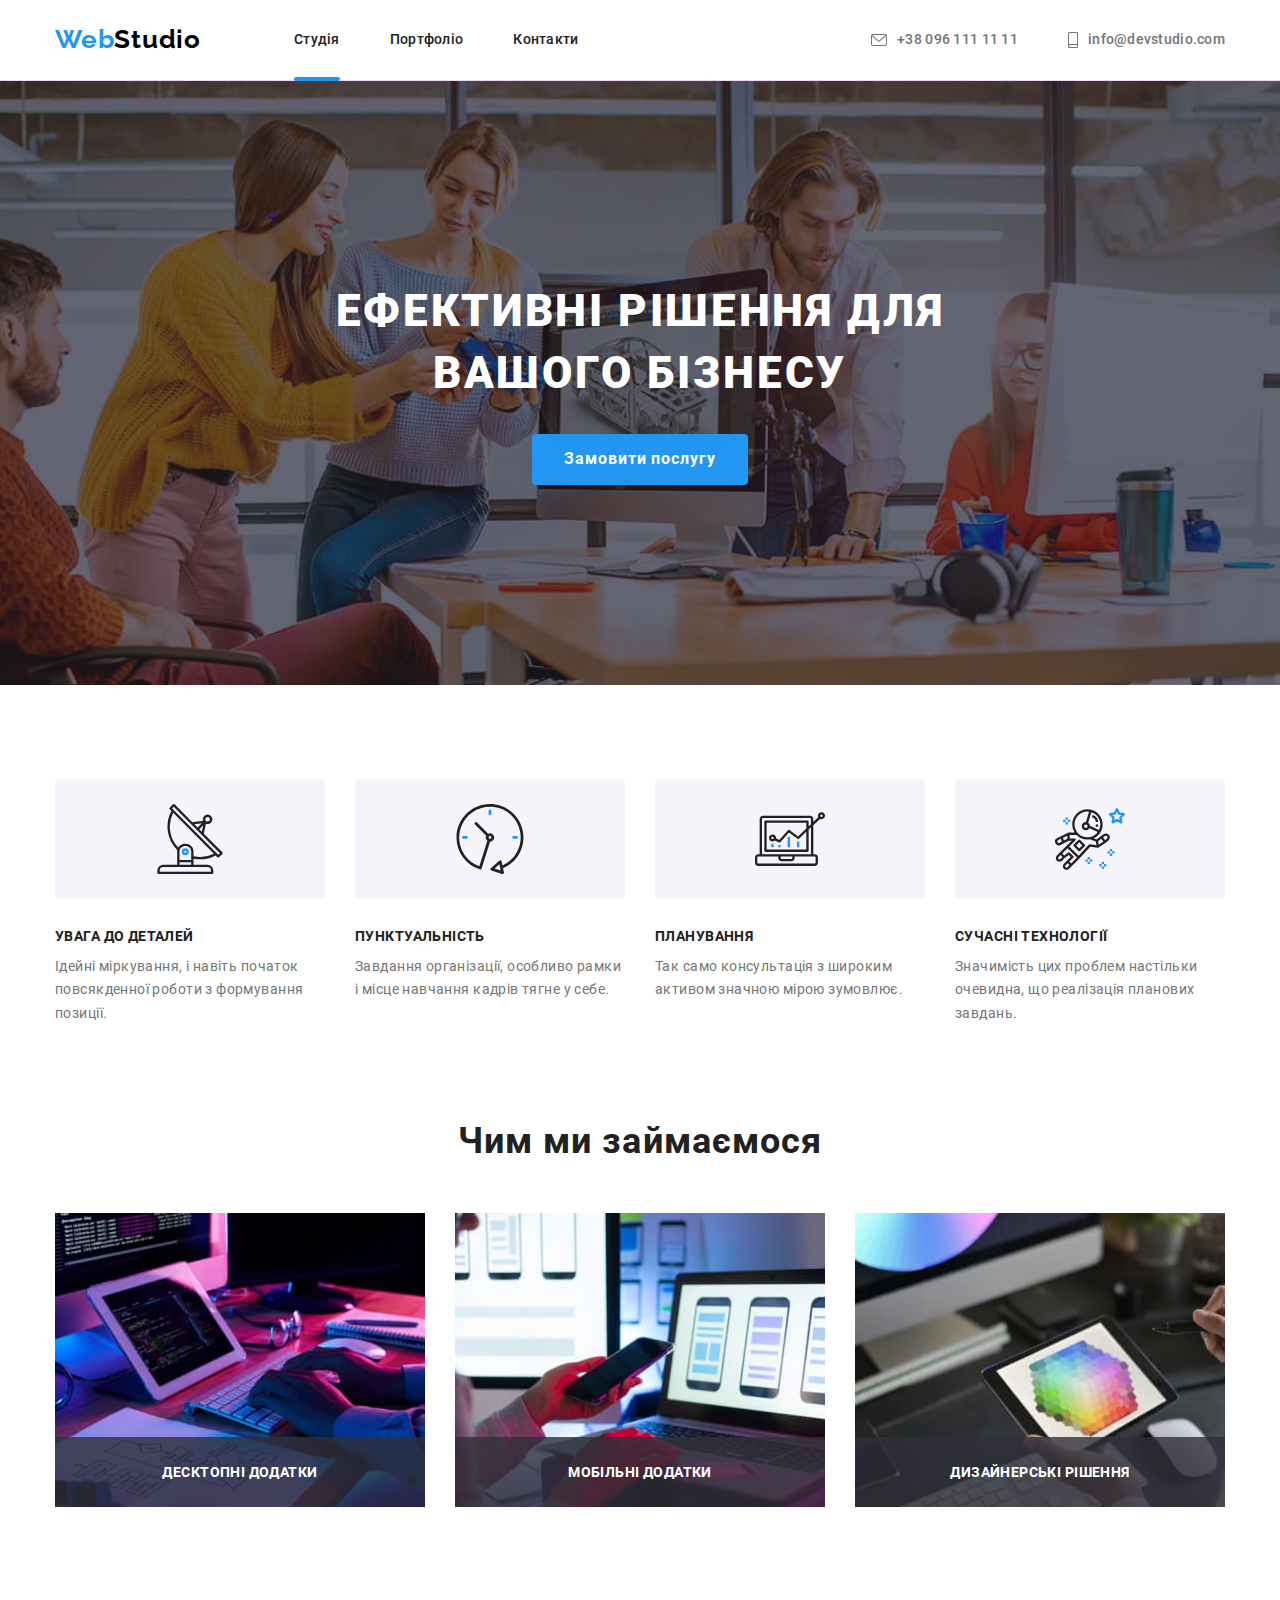
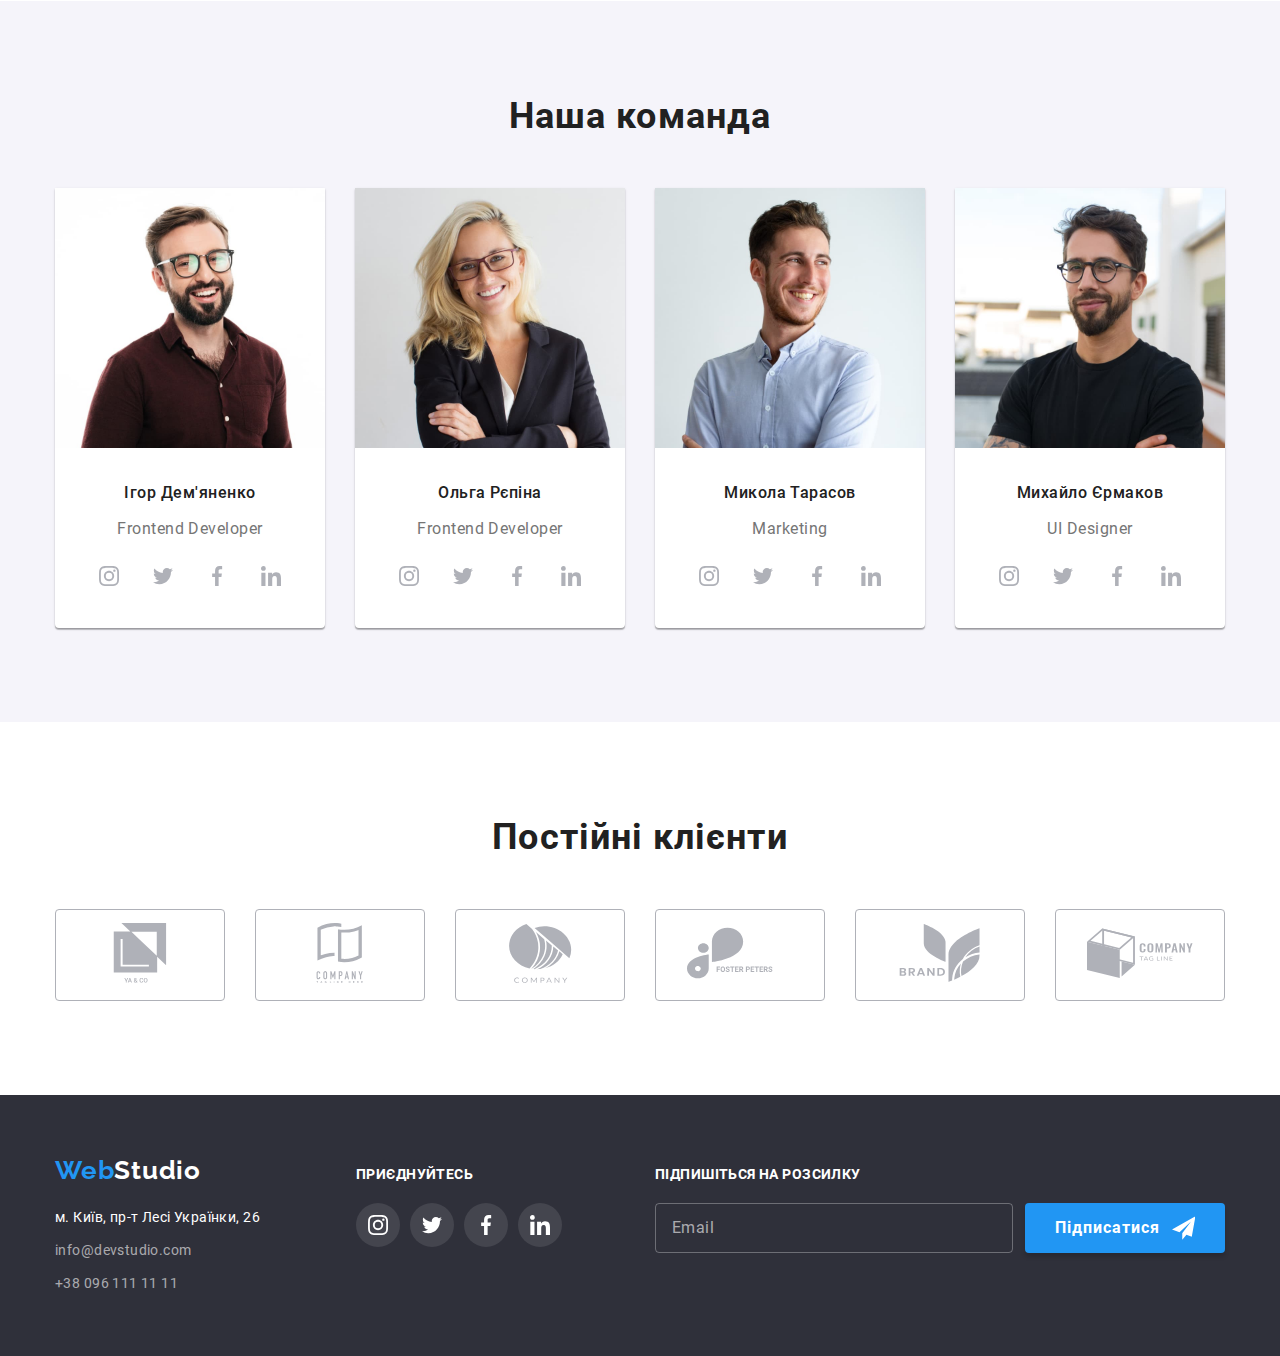
==== commit af9b7915: "Fix icon size" ====
--- a/index.html
+++ b/index.html
@@ -9,7 +9,7 @@
     <link rel="stylesheet" href="./css/main.min.css" />
   </head>
   <body>
-    <header class="header">
+    <header class="page-header">
       <div class="container header-flex">
         <a class="main-logo__link" href="./index.html"
           >Web<span class="main-logo__header">Studio</span></a
@@ -48,18 +48,18 @@
       </div>
     </header>
     <main>
-      <section class="section page-order">
+      <section class="section order">
         <div class="container">
-          <h1 class="page-order__caption">Ефективні рішення для вашого бізнесу</h1>
-          <button data-modal-open type="button" class="page-order__button">Замовити послугу</button>
+          <h1 class="order__caption">Ефективні рішення для вашого бізнесу</h1>
+          <button data-modal-open type="button" class="order__button">Замовити послугу</button>
         </div>
       </section>
       <section class="section">
         <div class="container">
           <ul class="main-skill">
             <li class="main-skill__item">
-              <div class="main-skill__meta">
-                <svg class="main-skill__icon" width="70" height="70">
+              <div class="main-skill__icon">
+                <svg width="70" height="70">
                   <use href="./images/icons.svg#icon-antenna"></use>
                 </svg>
               </div>
@@ -69,8 +69,8 @@
               </p>
             </li>
             <li class="main-skill__item">
-              <div class="main-skill__meta">
-                <svg class="main-skill__icon" width="70" height="70">
+              <div class="main-skill__icon">
+                <svg width="70" height="70">
                   <use href="./images/icons.svg#icon-clock"></use>
                 </svg>
               </div>
@@ -80,8 +80,8 @@
               </p>
             </li>
             <li class="main-skill__item">
-              <div class="main-skill__meta">
-                <svg class="main-skill__icon" width="70" height="70">
+              <div class="main-skill__icon">
+                <svg width="70" height="70">
                   <use href="./images/icons.svg#icon-diagram"></use>
                 </svg>
               </div>
@@ -91,8 +91,8 @@
               </p>
             </li>
             <li class="main-skill__item">
-              <div class="main-skill__meta">
-                <svg class="main-skill__icon" width="70" height="70">
+              <div class="main-skill__icon">
+                <svg width="70" height="70">
                   <use href="./images/icons.svg#icon-astronaut"></use>
                 </svg>
               </div>
--- a/css/main.min.css
+++ b/css/main.min.css
@@ -1 +1 @@
-/*! modern-normalize v1.1.0 | MIT License | https://github.com/sindresorhus/modern-normalize */*,::before,::after{-webkit-box-sizing:border-box;box-sizing:border-box}html{line-height:1.15;-webkit-text-size-adjust:100%;-moz-tab-size:4;-o-tab-size:4;tab-size:4}body{margin:0;font-family:system-ui,-apple-system,"Segoe UI",Roboto,Helvetica,Arial,sans-serif,"Apple Color Emoji","Segoe UI Emoji"}hr{height:0;color:inherit}abbr[title]{-webkit-text-decoration:underline dotted;text-decoration:underline dotted}b,strong{font-weight:bolder}code,kbd,samp,pre{font-family:ui-monospace,SFMono-Regular,Consolas,"Liberation Mono",Menlo,monospace;font-size:1em}small{font-size:80%}sub,sup{font-size:75%;line-height:0;position:relative;vertical-align:baseline}sub{bottom:-0.25em}sup{top:-0.5em}table{text-indent:0;border-color:inherit}button,input,optgroup,select,textarea{font-family:inherit;font-size:100%;line-height:1.15;margin:0}button,select{text-transform:none}button,[type=button],[type=reset],[type=submit]{-webkit-appearance:button}::-moz-focus-inner{border-style:none;padding:0}:-moz-focusring{outline:1px dotted ButtonText}:-moz-ui-invalid{box-shadow:none}legend{padding:0}progress{vertical-align:baseline}::-webkit-inner-spin-button,::-webkit-outer-spin-button{height:auto}[type=search]{-webkit-appearance:textfield;outline-offset:-2px}::-webkit-search-decoration{-webkit-appearance:none}::-webkit-file-upload-button{-webkit-appearance:button;font:inherit}summary{display:list-item}body{color:#212121;font-family:"Roboto",sans-serif;background-color:#fff}a{text-decoration:none}h1,h2,h3,p{margin:0;padding:0}img{display:block;max-width:100%;height:auto}ul{list-style:none;margin:0;padding:0}.clients-caption,.team-caption,.study-caption{margin-bottom:50px;font-size:36px;line-height:1.2;text-align:center;letter-spacing:.03em}.button-send,.form-spam__button{width:200px;height:50px;font-weight:700;font-size:16px;line-height:1.88;letter-spacing:.06em;color:#fff;background:#2196f3;-webkit-box-shadow:0px 4px 4px rgba(0,0,0,.15);box-shadow:0px 4px 4px rgba(0,0,0,.15);border-radius:4px;border-color:rgba(0,0,0,0);cursor:pointer}.modal-button,.form-spam__button,.team-contact__link,.team-contact,.subscribe-set__link,.clients-set__icon,.clients-set{display:-webkit-box;display:-ms-flexbox;display:flex;-webkit-box-align:center;-ms-flex-align:center;align-items:center;-webkit-box-pack:center;-ms-flex-pack:center;justify-content:center}.is-hidden{opacity:0;pointer-events:none}.is-hidden .modal{-webkit-transform:translate(-50%, -50%) scale(1.1);transform:translate(-50%, -50%) scale(1.1)}.site-nav__current{color:#2196f3}.site-nav__current::after{position:absolute;left:0;bottom:-1px;content:"";display:block;width:100%;height:4px;background-color:#2196f3;border-radius:4px}@font-face{font-family:"Roboto";font-style:normal;font-weight:400;src:url("../fonts/roboto-v30-latin_cyrillic-regular.eot");src:local(""),url("../fonts/roboto-v30-latin_cyrillic-regular.eot?#iefix") format("embedded-opentype"),url("../fonts/roboto-v30-latin_cyrillic-regular.woff2") format("woff2"),url("../fonts/roboto-v30-latin_cyrillic-regular.woff") format("woff"),url("../fonts/roboto-v30-latin_cyrillic-regular.ttf") format("truetype"),url("../fonts/roboto-v30-latin_cyrillic-regular.svg#Roboto") format("svg")}@font-face{font-family:"Roboto";font-style:normal;font-weight:500;src:url("../fonts/roboto-v30-latin_cyrillic-500.eot");src:local(""),url("../fonts/roboto-v30-latin_cyrillic-500.eot?#iefix") format("embedded-opentype"),url("../fonts/roboto-v30-latin_cyrillic-500.woff2") format("woff2"),url("../fonts/roboto-v30-latin_cyrillic-500.woff") format("woff"),url("../fonts/roboto-v30-latin_cyrillic-500.ttf") format("truetype"),url("../fonts/roboto-v30-latin_cyrillic-500.svg#Roboto") format("svg")}@font-face{font-family:"Roboto";font-style:normal;font-weight:700;src:url("../fonts/roboto-v30-latin_cyrillic-700.eot");src:local(""),url("../fonts/roboto-v30-latin_cyrillic-700.eot?#iefix") format("embedded-opentype"),url("../fonts/roboto-v30-latin_cyrillic-700.woff2") format("woff2"),url("../fonts/roboto-v30-latin_cyrillic-700.woff") format("woff"),url("../fonts/roboto-v30-latin_cyrillic-700.ttf") format("truetype"),url("../fonts/roboto-v30-latin_cyrillic-700.svg#Roboto") format("svg")}@font-face{font-family:"Roboto";font-style:normal;font-weight:900;src:url("../fonts/roboto-v30-latin_cyrillic-900.eot");src:local(""),url("../fonts/roboto-v30-latin_cyrillic-900.eot?#iefix") format("embedded-opentype"),url("../fonts/roboto-v30-latin_cyrillic-900.woff2") format("woff2"),url("../fonts/roboto-v30-latin_cyrillic-900.woff") format("woff"),url("../fonts/roboto-v30-latin_cyrillic-900.ttf") format("truetype"),url("../fonts/roboto-v30-latin_cyrillic-900.svg#Roboto") format("svg")}@font-face{font-family:"Raleway";font-style:normal;font-weight:700;src:url("../fonts/raleway-v28-latin_cyrillic-700.eot");src:local(""),url("../fonts/raleway-v28-latin_cyrillic-700.eot?#iefix") format("embedded-opentype"),url("../fonts/raleway-v28-latin_cyrillic-700.woff2") format("woff2"),url("../fonts/raleway-v28-latin_cyrillic-700.woff") format("woff"),url("../fonts/raleway-v28-latin_cyrillic-700.ttf") format("truetype"),url("../fonts/raleway-v28-latin_cyrillic-700.svg#Raleway") format("svg")}.container{width:1200px;padding-left:15px;padding-right:15px;margin:0 auto}.section{padding-top:94px;padding-bottom:94px}.header{border-bottom:1px solid rgba(238,204,238,.8)}.header-flex{display:-webkit-box;display:-ms-flexbox;display:flex;-webkit-box-align:center;-ms-flex-align:center;align-items:center}.main-logo__link{color:#2196f3;font-family:"Raleway",sans-serif;font-weight:700;font-size:26px;line-height:1.2;letter-spacing:.03em}.main-logo__header{color:#000}.main-logo__footer{color:#fff}.site-nav{display:-webkit-box;display:-ms-flexbox;display:flex;padding-left:93px}.site-nav__item:not(:last-child){margin-right:50px}.site-nav__link{position:relative;display:block;padding-top:32px;padding-bottom:32px;color:inherit;font-family:"Roboto",sans-serif;font-weight:500;font-size:14px;line-height:1.14;letter-spacing:.02em;-webkit-transition:color 250ms cubic-bezier(0.4, 0, 0.2, 1);transition:color 250ms cubic-bezier(0.4, 0, 0.2, 1)}.site-nav__link:hover,.site-nav__link:focus{color:#2196f3}.site-contact{display:-webkit-box;display:-ms-flexbox;display:flex;margin-left:auto}.site-contact__item:not(:last-child){margin-right:50px}.site-contact__link{display:-webkit-box;display:-ms-flexbox;display:flex;-webkit-box-align:center;-ms-flex-align:center;align-items:center;padding-top:32px;padding-bottom:32px;color:#757575;font-family:"Roboto",sans-serif;font-weight:500;font-size:14px;line-height:1.14;letter-spacing:.02em;-webkit-transition:color 250ms cubic-bezier(0.4, 0, 0.2, 1);transition:color 250ms cubic-bezier(0.4, 0, 0.2, 1)}.site-contact__link:hover,.site-contact__link:focus{color:#2196f3}.site-contact__icon{display:-webkit-box;display:-ms-flexbox;display:flex;margin-right:10px;fill:currentColor}.site-contact__icon:hover,.site-contact__icon:focus{fill:#2196f3}.page-order{padding-top:200px;padding-bottom:200px;max-width:1600px;background-color:#2f303a;text-align:center;min-height:600px;margin-left:auto;margin-right:auto;background-image:-webkit-gradient(linear, left top, right top, from(rgba(47, 48, 58, 0.4)), to(rgba(47, 48, 58, 0.4))),url(../images/background.jpg);background-image:linear-gradient(to right, rgba(47, 48, 58, 0.4), rgba(47, 48, 58, 0.4)),url(../images/background.jpg);background-size:cover;background-position:center;background-repeat:no-repeat}.page-order__caption{max-width:696px;margin:0 auto 30px;color:#fff;font-weight:900;font-size:44px;line-height:1.4;letter-spacing:.06em;text-transform:uppercase}.backdrop{position:fixed;content:"";top:0;left:0;width:100%;height:100%;background:rgba(0,0,0,.2);-webkit-transition:opacity 250ms cubic-bezier(0.4, 0, 0.2, 1);transition:opacity 250ms cubic-bezier(0.4, 0, 0.2, 1)}.modal{position:absolute;top:50%;left:50%;width:528px;max-height:581px;height:100%;overflow:auto;background:#fff;-webkit-box-shadow:0px 1px 3px rgba(0,0,0,.12),0px 1px 1px rgba(0,0,0,.14),0px 2px 1px rgba(0,0,0,.2);box-shadow:0px 1px 3px rgba(0,0,0,.12),0px 1px 1px rgba(0,0,0,.14),0px 2px 1px rgba(0,0,0,.2);-webkit-transform:translate(-50%, -50%) scale(1);transform:translate(-50%, -50%) scale(1);-webkit-transition:-webkit-transform 250ms cubic-bezier(0.4, 0, 0.2, 1);transition:-webkit-transform 250ms cubic-bezier(0.4, 0, 0.2, 1);transition:transform 250ms cubic-bezier(0.4, 0, 0.2, 1);transition:transform 250ms cubic-bezier(0.4, 0, 0.2, 1), -webkit-transform 250ms cubic-bezier(0.4, 0, 0.2, 1)}.modal-box{display:-webkit-box;display:-ms-flexbox;display:flex;-webkit-box-orient:vertical;-webkit-box-direction:normal;-ms-flex-direction:column;flex-direction:column;padding:40px 40px}.modal-box__text{margin-bottom:12px;font-size:20px;line-height:1.15;text-align:center;letter-spacing:.03em;color:#212121}.modal-form{display:-webkit-box;display:-ms-flexbox;display:flex;-webkit-box-orient:vertical;-webkit-box-direction:normal;-ms-flex-direction:column;flex-direction:column;margin-bottom:10px}.modal-form:nth-child(4){margin-bottom:20px}.modal-form__label{margin-bottom:4px;font-size:12px;line-height:1.16;letter-spacing:.01em;color:#757575}.modal-form__meta{position:relative}.modal-form__input{width:100%;padding-left:42px;padding-top:12px;padding-bottom:12px;height:40px;outline:none;border:1px solid rgba(33,33,33,.2);border-radius:4px;cursor:pointer;-webkit-transition:border 250ms cubic-bezier(0.4, 0, 0.2, 1);transition:border 250ms cubic-bezier(0.4, 0, 0.2, 1)}.modal-form__input:focus-within{border:1px solid #2196f3}.modal-form__icon{position:absolute;top:50%;left:12px;-webkit-transform:translateY(-50%);transform:translateY(-50%);fill:#212121;width:18px;height:18px;-webkit-transition:fill 250ms cubic-bezier(0.4, 0, 0.2, 1);transition:fill 250ms cubic-bezier(0.4, 0, 0.2, 1)}.modal-form__meta:focus-within .modal-form__icon{fill:#2196f3}.modal_form__feedback{width:100%;height:120px;padding:12px 16px;outline:none;resize:none;cursor:pointer;border:1px solid rgba(33,33,33,.2);border-radius:4px;-webkit-transition:border 250ms cubic-bezier(0.4, 0, 0.2, 1);transition:border 250ms cubic-bezier(0.4, 0, 0.2, 1)}.modal_form__feedback::-webkit-input-placeholder{font-size:12px;line-height:1.2;letter-spacing:.01em;color:rgba(117,117,117,.5)}.modal_form__feedback::-moz-placeholder{font-size:12px;line-height:1.2;letter-spacing:.01em;color:rgba(117,117,117,.5)}.modal_form__feedback:-ms-input-placeholder{font-size:12px;line-height:1.2;letter-spacing:.01em;color:rgba(117,117,117,.5)}.modal_form__feedback::-ms-input-placeholder{font-size:12px;line-height:1.2;letter-spacing:.01em;color:rgba(117,117,117,.5)}.modal_form__feedback::placeholder{font-size:12px;line-height:1.2;letter-spacing:.01em;color:rgba(117,117,117,.5)}.modal_form__feedback:focus{border:1px solid #2196f3}.modal-checkbox{display:-webkit-box;display:-ms-flexbox;display:flex;-webkit-box-pack:center;-ms-flex-pack:center;justify-content:center;margin-bottom:30px}.modal-checkbox__label{display:-webkit-box;display:-ms-flexbox;display:flex;-webkit-box-align:center;-ms-flex-align:center;align-items:center;gap:7px;color:#757575;font-size:14px;line-height:1.71;letter-spacing:.03em}.modal-checkbox__input{position:absolute;width:1px;height:1px;margin:-1px;border:0;padding:0;clip:rect(0 0 0 0);overflow:hidden}.modal-checkbox__input:checked+.modal-checkbox__icon{border-color:rgba(0,0,0,0);background-size:contain;background-color:#2196f3;background-image:url("../images/check.svg");background-origin:border-box}.modal-checkbox__icon{display:inline-block;width:16px;height:15px;border:2px solid #212121;border-radius:4px;-webkit-transition:background-color 250ms cubic-bezier(0.4, 0, 0.2, 1),border 250ms cubic-bezier(0.4, 0, 0.2, 1);transition:background-color 250ms cubic-bezier(0.4, 0, 0.2, 1),border 250ms cubic-bezier(0.4, 0, 0.2, 1)}.modal-checkbox__link{color:#2196f3;text-decoration:underline}.main-skill{display:-webkit-box;display:-ms-flexbox;display:flex}.main-skill__item:not(:last-child){margin-right:30px}.main-skill__meta{display:-webkit-box;display:-ms-flexbox;display:flex;-webkit-box-align:center;-ms-flex-align:center;align-items:center;-webkit-box-pack:center;-ms-flex-pack:center;justify-content:center;width:270px;height:120px;margin-bottom:30px;background:#f5f4fa;border-radius:4px}.main-skill__icon{width:270px;height:120px}.main-skill__caption{margin-bottom:10px;font-weight:700;font-size:14px;line-height:1.14;letter-spacing:.03em;text-transform:uppercase}.main-skill__text{color:#757575;font-size:14px;line-height:1.7;letter-spacing:.03em}.study{padding-top:0}.product-set{display:-webkit-box;display:-ms-flexbox;display:flex}.product-set__item:not(:last-child){margin-right:30px}.product-set__box{position:relative}.product-set__case{display:inline-block;position:absolute;left:0;bottom:0;width:100%;height:70px;background-color:rgba(47,48,58,.8)}.product-set__text{position:absolute;top:50%;left:50%;-webkit-transform:translate(-50%, -50%);transform:translate(-50%, -50%);font-size:14px;line-height:1.2;letter-spacing:.03em;text-transform:uppercase;color:#fff}.team{background:#f5f4fa}.team-card{display:-webkit-box;display:-ms-flexbox;display:flex}.team-card__item{background-color:#fff;-webkit-box-shadow:0px 1px 3px rgba(0,0,0,.12),0px 1px 1px rgba(0,0,0,.14),0px 2px 1px rgba(0,0,0,.2);box-shadow:0px 1px 3px rgba(0,0,0,.12),0px 1px 1px rgba(0,0,0,.14),0px 2px 1px rgba(0,0,0,.2);border-radius:0px 0px 4px 4px}.team-card__item:not(:last-child){margin-right:30px}.team-card__meta{padding-top:30px}.team-card__name{margin-bottom:10px;font-weight:500;font-size:16px;line-height:1.9;letter-spacing:.03em;text-align:center}.team-card__profession{color:#757575;font-size:16px;line-height:1.2;letter-spacing:.03em;text-align:center}.clients-set{gap:30px}.clients-set__icon{width:170px;height:92px;fill:#afb1b8;border-radius:4px;border:1px solid #afb1b8;cursor:pointer;-webkit-transition:fill 250ms cubic-bezier(0.4, 0, 0.2, 1),border 250ms cubic-bezier(0.4, 0, 0.2, 1);transition:fill 250ms cubic-bezier(0.4, 0, 0.2, 1),border 250ms cubic-bezier(0.4, 0, 0.2, 1)}.clients-set__icon:hover,.clients-set__icon:focus{fill:#2196f3;border:1px solid #2196f3}.clients-set__icon:focus,.clients-set__icon:hover .clients-set__link{fill:#2196f3}.clients-set__link{fill:#afb1b8;-webkit-transition:fill 250ms cubic-bezier(0.4, 0, 0.2, 1);transition:fill 250ms cubic-bezier(0.4, 0, 0.2, 1)}.page-footer{padding-top:60px;padding-bottom:60px;background-color:#2f303a}.footer{display:-webkit-box;display:-ms-flexbox;display:flex;-webkit-box-align:baseline;-ms-flex-align:baseline;align-items:baseline}.box-spam{margin-left:93px}.spam-caption{margin-bottom:20px;font-weight:700;font-size:14px;line-height:1.2;letter-spacing:.03em;text-transform:uppercase;color:#fff}.form-spam{display:-webkit-box;display:-ms-flexbox;display:flex}.form-spam__input{width:358px;height:50px;padding-top:15px;padding-bottom:15px;padding-left:16px;color:#fff;outline:none;background:rgba(0,0,0,0);border:1px solid rgba(255,255,255,.3);-webkit-filter:drop-shadow(0px 4px 4px 0px 4px 4px rgba(0, 0, 0, 0.15));filter:drop-shadow(0px 4px 4px 0px 4px 4px rgba(0, 0, 0, 0.15));border-radius:4px}.form-spam__input::-webkit-input-placeholder{font-weight:400;font-size:16px;line-height:1.3;letter-spacing:.03em;color:rgba(255,255,255,.6)}.form-spam__input::-moz-placeholder{font-weight:400;font-size:16px;line-height:1.3;letter-spacing:.03em;color:rgba(255,255,255,.6)}.form-spam__input:-ms-input-placeholder{font-weight:400;font-size:16px;line-height:1.3;letter-spacing:.03em;color:rgba(255,255,255,.6)}.form-spam__input::-ms-input-placeholder{font-weight:400;font-size:16px;line-height:1.3;letter-spacing:.03em;color:rgba(255,255,255,.6)}.form-spam__input::placeholder{font-weight:400;font-size:16px;line-height:1.3;letter-spacing:.03em;color:rgba(255,255,255,.6)}.box-communications{width:231px}.contact-footer{margin-bottom:9px;font-style:normal;font-weight:400;font-size:14px;line-height:1.7;letter-spacing:.03em;color:rgba(255,255,255,.6)}.contact-footer:first-child{margin-top:20px}.contact-footer:last-child{margin-bottom:0px}.contact-footer__map{color:#fff}.contact-footer__map:hover,.contact-footer__map:focus{color:#2196f3}.contact-footer__link{color:rgba(255,255,255,.6)}.contact-footer__link:hover,.contact-footer__link:focus{color:#2196f3}.box-subscribe{margin-left:70px}.subscribe-caption{color:#fff;margin-bottom:20px;font-size:14px;line-height:1.2;letter-spacing:.03em;text-transform:uppercase}.subscribe-set{display:-webkit-box;display:-ms-flexbox;display:flex;-webkit-box-align:baseline;-ms-flex-align:baseline;align-items:baseline;-webkit-box-pack:center;-ms-flex-pack:center;justify-content:center;gap:10px}.subscribe-set__item{width:44px;height:44px}.subscribe-set__link{width:100%;height:100%;fill:#fff;border-radius:50%;background-color:rgba(255,255,255,.1);-webkit-transition:background-color 250ms cubic-bezier(0.4, 0, 0.2, 1);transition:background-color 250ms cubic-bezier(0.4, 0, 0.2, 1)}.subscribe-set__link:hover,.subscribe-set__link:focus{background-color:#2196f3}.team-contact{gap:10px;padding:16px 32px 30px}.team-contact__item{width:44px;height:44px}.team-contact__link{width:100%;height:100%;fill:#afb1b8;border-radius:50%;background-color:#fff;-webkit-transition:fill 250ms cubic-bezier(0.4, 0, 0.2, 1),background-color 250ms cubic-bezier(0.4, 0, 0.2, 1);transition:fill 250ms cubic-bezier(0.4, 0, 0.2, 1),background-color 250ms cubic-bezier(0.4, 0, 0.2, 1)}.team-contact__link:hover,.team-contact__link:focus{fill:#fff;background-color:#2196f3}.page-order__button{padding:10px 32px;border-radius:4px;border:1px rgba(0,0,0,0);color:#fff;background-color:#2196f3;font-family:"Roboto",sans-serif;font-weight:700;font-size:16px;line-height:1.9;text-align:center;letter-spacing:.06em;cursor:pointer}.button-close{position:absolute;right:8px;top:8px;width:30px;height:30px;background:none;border-radius:50%;border:rgba(0,0,0,0);cursor:pointer}.button-close__icon{position:absolute;top:50%;left:50%;-webkit-transform:translate(-50%, -50%);transform:translate(-50%, -50%);fill:#000;-webkit-transition:fill 250ms cubic-bezier(0.4, 0, 0.2, 1);transition:fill 250ms cubic-bezier(0.4, 0, 0.2, 1)}.button-close__icon:hover,.button-close__icon:focus{fill:#2196f3}.form-spam__button{margin-left:12px;padding:10px 28px}.form-spam__icon{margin-left:12px;width:24px;height:24px;fill:#fff}.button-send{-webkit-transition:background-color 250ms cubic-bezier(0.4, 0, 0.2, 1);transition:background-color 250ms cubic-bezier(0.4, 0, 0.2, 1)}.button-send:hover,.button-send:focus{background-color:#188ce8}.filtr-set{display:-webkit-box;display:-ms-flexbox;display:flex;margin-bottom:50px;-webkit-box-pack:center;-ms-flex-pack:center;justify-content:center;-webkit-box-align:center;-ms-flex-align:center;align-items:center}.filtr-set__item:not(:last-child){margin-right:8px}.filtr-set__button{display:inline-block;padding:6px 22px;color:inherit;cursor:pointer;font-family:"Roboto",sans-serif;font-weight:500;font-size:16px;line-height:1.6;text-align:center;letter-spacing:.03em;background:#f5f4fa;border-radius:4px;border-color:rgba(0,0,0,0);-webkit-transition:color 250ms cubic-bezier(0.4, 0, 0.2, 1),background-color 250ms cubic-bezier(0.4, 0, 0.2, 1),-webkit-box-shadow 250ms cubic-bezier(0.4, 0, 0.2, 1);transition:color 250ms cubic-bezier(0.4, 0, 0.2, 1),background-color 250ms cubic-bezier(0.4, 0, 0.2, 1),-webkit-box-shadow 250ms cubic-bezier(0.4, 0, 0.2, 1);transition:color 250ms cubic-bezier(0.4, 0, 0.2, 1),background-color 250ms cubic-bezier(0.4, 0, 0.2, 1),box-shadow 250ms cubic-bezier(0.4, 0, 0.2, 1);transition:color 250ms cubic-bezier(0.4, 0, 0.2, 1),background-color 250ms cubic-bezier(0.4, 0, 0.2, 1),box-shadow 250ms cubic-bezier(0.4, 0, 0.2, 1),-webkit-box-shadow 250ms cubic-bezier(0.4, 0, 0.2, 1)}.filtr-set__button:hover,.filtr-set__button:focus{color:#fff;background-color:#2196f3;-webkit-box-shadow:0px 3px 1px rgba(0,0,0,.1),0px 1px 2px rgba(0,0,0,.08),0px 2px 2px rgba(0,0,0,.12);box-shadow:0px 3px 1px rgba(0,0,0,.1),0px 1px 2px rgba(0,0,0,.08),0px 2px 2px rgba(0,0,0,.12)}.product-card{display:-webkit-box;display:-ms-flexbox;display:flex;-ms-flex-wrap:wrap;flex-wrap:wrap}.product-card__item:not(:nth-child(3n)){margin-right:30px}.product-card__item:not(:nth-child(n+7)){margin-bottom:30px}.product-card__link{display:block;-webkit-transition:-webkit-box-shadow 250ms cubic-bezier(0.4, 0, 0.2, 1);transition:-webkit-box-shadow 250ms cubic-bezier(0.4, 0, 0.2, 1);transition:box-shadow 250ms cubic-bezier(0.4, 0, 0.2, 1);transition:box-shadow 250ms cubic-bezier(0.4, 0, 0.2, 1), -webkit-box-shadow 250ms cubic-bezier(0.4, 0, 0.2, 1)}.product-card__link:hover,.product-card__link:focus{-webkit-box-shadow:0px 1px 1px rgba(0,0,0,.12),0px 4px 4px rgba(0,0,0,.06),1px 4px 6px rgba(0,0,0,.16);box-shadow:0px 1px 1px rgba(0,0,0,.12),0px 4px 4px rgba(0,0,0,.06),1px 4px 6px rgba(0,0,0,.16)}.product-card__icon{position:relative;overflow:hidden}.overlay-card{display:inline-block;position:absolute;left:0;bottom:0;width:100%;height:100%;-webkit-transform:translateY(100%);transform:translateY(100%);-webkit-transition:-webkit-transform 250ms cubic-bezier(0.4, 0, 0.2, 1);transition:-webkit-transform 250ms cubic-bezier(0.4, 0, 0.2, 1);transition:transform 250ms cubic-bezier(0.4, 0, 0.2, 1);transition:transform 250ms cubic-bezier(0.4, 0, 0.2, 1), -webkit-transform 250ms cubic-bezier(0.4, 0, 0.2, 1);background-color:#2196f3}.product-card__link:hover .overlay-card{-webkit-transform:translateY(0);transform:translateY(0)}.overlay-card__text{position:absolute;padding:63px 24px;font-size:18px;line-height:1.56;letter-spacing:.03em;color:#fff}.product-card__box{padding:20px 24px;border-bottom:1px solid #eee;border-left:1px solid #eee;border-right:1px solid #eee}.product-card__name{color:#212121;margin-bottom:4px;font-weight:700;font-size:18px;line-height:2;letter-spacing:.06em}.product-card__filtr{color:#757575;font-size:16px;line-height:1.9;letter-spacing:.03em}/*# sourceMappingURL=main.min.css.map */+/*! modern-normalize v1.1.0 | MIT License | https://github.com/sindresorhus/modern-normalize */*,::before,::after{-webkit-box-sizing:border-box;box-sizing:border-box}html{line-height:1.15;-webkit-text-size-adjust:100%;-moz-tab-size:4;-o-tab-size:4;tab-size:4}body{margin:0;font-family:system-ui,-apple-system,"Segoe UI",Roboto,Helvetica,Arial,sans-serif,"Apple Color Emoji","Segoe UI Emoji"}hr{height:0;color:inherit}abbr[title]{-webkit-text-decoration:underline dotted;text-decoration:underline dotted}b,strong{font-weight:bolder}code,kbd,samp,pre{font-family:ui-monospace,SFMono-Regular,Consolas,"Liberation Mono",Menlo,monospace;font-size:1em}small{font-size:80%}sub,sup{font-size:75%;line-height:0;position:relative;vertical-align:baseline}sub{bottom:-0.25em}sup{top:-0.5em}table{text-indent:0;border-color:inherit}button,input,optgroup,select,textarea{font-family:inherit;font-size:100%;line-height:1.15;margin:0}button,select{text-transform:none}button,[type=button],[type=reset],[type=submit]{-webkit-appearance:button}::-moz-focus-inner{border-style:none;padding:0}:-moz-focusring{outline:1px dotted ButtonText}:-moz-ui-invalid{box-shadow:none}legend{padding:0}progress{vertical-align:baseline}::-webkit-inner-spin-button,::-webkit-outer-spin-button{height:auto}[type=search]{-webkit-appearance:textfield;outline-offset:-2px}::-webkit-search-decoration{-webkit-appearance:none}::-webkit-file-upload-button{-webkit-appearance:button;font:inherit}summary{display:list-item}body{color:#212121;font-family:"Roboto",sans-serif;background-color:#fff}a{text-decoration:none}h1,h2,h3,p{margin:0;padding:0}img{display:block;max-width:100%;height:auto}ul{list-style:none;margin:0;padding:0}.clients-caption,.team-caption,.study-caption{margin-bottom:50px;font-size:36px;line-height:1.2;text-align:center;letter-spacing:.03em}.button-send,.form-spam__button{width:200px;height:50px;font-weight:700;font-size:16px;line-height:1.88;letter-spacing:.06em;color:#fff;background:#2196f3;-webkit-box-shadow:0px 4px 4px rgba(0,0,0,.15);box-shadow:0px 4px 4px rgba(0,0,0,.15);border-radius:4px;border-color:rgba(0,0,0,0);cursor:pointer}.modal-button,.form-spam__button,.team-contact__link,.team-contact,.subscribe-set__link,.clients-set__icon,.clients-set{display:-webkit-box;display:-ms-flexbox;display:flex;-webkit-box-align:center;-ms-flex-align:center;align-items:center;-webkit-box-pack:center;-ms-flex-pack:center;justify-content:center}.is-hidden{opacity:0;pointer-events:none}.is-hidden .modal{-webkit-transform:translate(-50%, -50%) scale(1.1);transform:translate(-50%, -50%) scale(1.1)}.site-nav__current{color:#2196f3}.site-nav__current::after{position:absolute;left:0;bottom:-1px;content:"";display:block;width:100%;height:4px;background-color:#2196f3;border-radius:4px}@font-face{font-family:"Roboto";font-style:normal;font-weight:400;src:url("../fonts/roboto-v30-latin_cyrillic-regular.eot");src:local(""),url("../fonts/roboto-v30-latin_cyrillic-regular.eot?#iefix") format("embedded-opentype"),url("../fonts/roboto-v30-latin_cyrillic-regular.woff2") format("woff2"),url("../fonts/roboto-v30-latin_cyrillic-regular.woff") format("woff"),url("../fonts/roboto-v30-latin_cyrillic-regular.ttf") format("truetype"),url("../fonts/roboto-v30-latin_cyrillic-regular.svg#Roboto") format("svg")}@font-face{font-family:"Roboto";font-style:normal;font-weight:500;src:url("../fonts/roboto-v30-latin_cyrillic-500.eot");src:local(""),url("../fonts/roboto-v30-latin_cyrillic-500.eot?#iefix") format("embedded-opentype"),url("../fonts/roboto-v30-latin_cyrillic-500.woff2") format("woff2"),url("../fonts/roboto-v30-latin_cyrillic-500.woff") format("woff"),url("../fonts/roboto-v30-latin_cyrillic-500.ttf") format("truetype"),url("../fonts/roboto-v30-latin_cyrillic-500.svg#Roboto") format("svg")}@font-face{font-family:"Roboto";font-style:normal;font-weight:700;src:url("../fonts/roboto-v30-latin_cyrillic-700.eot");src:local(""),url("../fonts/roboto-v30-latin_cyrillic-700.eot?#iefix") format("embedded-opentype"),url("../fonts/roboto-v30-latin_cyrillic-700.woff2") format("woff2"),url("../fonts/roboto-v30-latin_cyrillic-700.woff") format("woff"),url("../fonts/roboto-v30-latin_cyrillic-700.ttf") format("truetype"),url("../fonts/roboto-v30-latin_cyrillic-700.svg#Roboto") format("svg")}@font-face{font-family:"Roboto";font-style:normal;font-weight:900;src:url("../fonts/roboto-v30-latin_cyrillic-900.eot");src:local(""),url("../fonts/roboto-v30-latin_cyrillic-900.eot?#iefix") format("embedded-opentype"),url("../fonts/roboto-v30-latin_cyrillic-900.woff2") format("woff2"),url("../fonts/roboto-v30-latin_cyrillic-900.woff") format("woff"),url("../fonts/roboto-v30-latin_cyrillic-900.ttf") format("truetype"),url("../fonts/roboto-v30-latin_cyrillic-900.svg#Roboto") format("svg")}@font-face{font-family:"Raleway";font-style:normal;font-weight:700;src:url("../fonts/raleway-v28-latin_cyrillic-700.eot");src:local(""),url("../fonts/raleway-v28-latin_cyrillic-700.eot?#iefix") format("embedded-opentype"),url("../fonts/raleway-v28-latin_cyrillic-700.woff2") format("woff2"),url("../fonts/raleway-v28-latin_cyrillic-700.woff") format("woff"),url("../fonts/raleway-v28-latin_cyrillic-700.ttf") format("truetype"),url("../fonts/raleway-v28-latin_cyrillic-700.svg#Raleway") format("svg")}.container{width:1200px;padding-left:15px;padding-right:15px;margin:0 auto}.section{padding-top:94px;padding-bottom:94px}.page-header{border-bottom:1px solid rgba(238,204,238,.8)}.header-flex{display:-webkit-box;display:-ms-flexbox;display:flex;-webkit-box-align:center;-ms-flex-align:center;align-items:center}.main-logo__link{color:#2196f3;font-family:"Raleway",sans-serif;font-weight:700;font-size:26px;line-height:1.2;letter-spacing:.03em}.main-logo__header{color:#000}.main-logo__footer{color:#fff}.site-nav{display:-webkit-box;display:-ms-flexbox;display:flex;padding-left:93px}.site-nav__item:not(:last-child){margin-right:50px}.site-nav__link{position:relative;display:block;padding-top:32px;padding-bottom:32px;color:inherit;font-family:"Roboto",sans-serif;font-weight:500;font-size:14px;line-height:1.14;letter-spacing:.02em;-webkit-transition:color 250ms cubic-bezier(0.4, 0, 0.2, 1);transition:color 250ms cubic-bezier(0.4, 0, 0.2, 1)}.site-nav__link:hover,.site-nav__link:focus{color:#2196f3}.site-contact{display:-webkit-box;display:-ms-flexbox;display:flex;margin-left:auto}.site-contact__item:not(:last-child){margin-right:50px}.site-contact__link{display:-webkit-box;display:-ms-flexbox;display:flex;-webkit-box-align:center;-ms-flex-align:center;align-items:center;padding-top:32px;padding-bottom:32px;color:#757575;font-family:"Roboto",sans-serif;font-weight:500;font-size:14px;line-height:1.14;letter-spacing:.02em;-webkit-transition:color 250ms cubic-bezier(0.4, 0, 0.2, 1);transition:color 250ms cubic-bezier(0.4, 0, 0.2, 1)}.site-contact__link:hover,.site-contact__link:focus{color:#2196f3}.site-contact__icon{display:-webkit-box;display:-ms-flexbox;display:flex;margin-right:10px;fill:currentColor}.site-contact__icon:hover,.site-contact__icon:focus{fill:#2196f3}.order{padding-top:200px;padding-bottom:200px;max-width:1600px;background-color:#2f303a;text-align:center;min-height:600px;margin-left:auto;margin-right:auto;background-image:-webkit-gradient(linear, left top, right top, from(rgba(47, 48, 58, 0.4)), to(rgba(47, 48, 58, 0.4))),url(../images/background.jpg);background-image:linear-gradient(to right, rgba(47, 48, 58, 0.4), rgba(47, 48, 58, 0.4)),url(../images/background.jpg);background-size:cover;background-position:center;background-repeat:no-repeat}.order__caption{max-width:696px;margin:0 auto 30px;color:#fff;font-weight:900;font-size:44px;line-height:1.4;letter-spacing:.06em;text-transform:uppercase}.backdrop{position:fixed;content:"";top:0;left:0;width:100%;height:100%;background:rgba(0,0,0,.2);-webkit-transition:opacity 250ms cubic-bezier(0.4, 0, 0.2, 1);transition:opacity 250ms cubic-bezier(0.4, 0, 0.2, 1)}.modal{position:absolute;top:50%;left:50%;width:528px;max-height:581px;height:100%;overflow:auto;background:#fff;-webkit-box-shadow:0px 1px 3px rgba(0,0,0,.12),0px 1px 1px rgba(0,0,0,.14),0px 2px 1px rgba(0,0,0,.2);box-shadow:0px 1px 3px rgba(0,0,0,.12),0px 1px 1px rgba(0,0,0,.14),0px 2px 1px rgba(0,0,0,.2);-webkit-transform:translate(-50%, -50%) scale(1);transform:translate(-50%, -50%) scale(1);-webkit-transition:-webkit-transform 250ms cubic-bezier(0.4, 0, 0.2, 1);transition:-webkit-transform 250ms cubic-bezier(0.4, 0, 0.2, 1);transition:transform 250ms cubic-bezier(0.4, 0, 0.2, 1);transition:transform 250ms cubic-bezier(0.4, 0, 0.2, 1), -webkit-transform 250ms cubic-bezier(0.4, 0, 0.2, 1)}.modal-box{display:-webkit-box;display:-ms-flexbox;display:flex;-webkit-box-orient:vertical;-webkit-box-direction:normal;-ms-flex-direction:column;flex-direction:column;padding:40px 40px}.modal-box__text{margin-bottom:12px;font-size:20px;line-height:1.15;text-align:center;letter-spacing:.03em;color:#212121}.modal-form{display:-webkit-box;display:-ms-flexbox;display:flex;-webkit-box-orient:vertical;-webkit-box-direction:normal;-ms-flex-direction:column;flex-direction:column;margin-bottom:10px}.modal-form:nth-child(4){margin-bottom:20px}.modal-form__label{margin-bottom:4px;font-size:12px;line-height:1.16;letter-spacing:.01em;color:#757575}.modal-form__meta{position:relative}.modal-form__input{width:100%;padding-left:42px;padding-top:12px;padding-bottom:12px;height:40px;outline:none;border:1px solid rgba(33,33,33,.2);border-radius:4px;cursor:pointer;-webkit-transition:border 250ms cubic-bezier(0.4, 0, 0.2, 1);transition:border 250ms cubic-bezier(0.4, 0, 0.2, 1)}.modal-form__input:focus-within{border:1px solid #2196f3}.modal-form__icon{position:absolute;top:50%;left:12px;-webkit-transform:translateY(-50%);transform:translateY(-50%);fill:#212121;width:18px;height:18px;-webkit-transition:fill 250ms cubic-bezier(0.4, 0, 0.2, 1);transition:fill 250ms cubic-bezier(0.4, 0, 0.2, 1)}.modal-form__meta:focus-within .modal-form__icon{fill:#2196f3}.modal_form__feedback{width:100%;height:120px;padding:12px 16px;outline:none;resize:none;cursor:pointer;border:1px solid rgba(33,33,33,.2);border-radius:4px;-webkit-transition:border 250ms cubic-bezier(0.4, 0, 0.2, 1);transition:border 250ms cubic-bezier(0.4, 0, 0.2, 1)}.modal_form__feedback::-webkit-input-placeholder{font-size:12px;line-height:1.2;letter-spacing:.01em;color:rgba(117,117,117,.5)}.modal_form__feedback::-moz-placeholder{font-size:12px;line-height:1.2;letter-spacing:.01em;color:rgba(117,117,117,.5)}.modal_form__feedback:-ms-input-placeholder{font-size:12px;line-height:1.2;letter-spacing:.01em;color:rgba(117,117,117,.5)}.modal_form__feedback::-ms-input-placeholder{font-size:12px;line-height:1.2;letter-spacing:.01em;color:rgba(117,117,117,.5)}.modal_form__feedback::placeholder{font-size:12px;line-height:1.2;letter-spacing:.01em;color:rgba(117,117,117,.5)}.modal_form__feedback:focus{border:1px solid #2196f3}.modal-checkbox{display:-webkit-box;display:-ms-flexbox;display:flex;-webkit-box-pack:center;-ms-flex-pack:center;justify-content:center;margin-bottom:30px}.modal-checkbox__label{display:-webkit-box;display:-ms-flexbox;display:flex;-webkit-box-align:center;-ms-flex-align:center;align-items:center;gap:7px;color:#757575;font-size:14px;line-height:1.71;letter-spacing:.03em}.modal-checkbox__input{position:absolute;width:1px;height:1px;margin:-1px;border:0;padding:0;clip:rect(0 0 0 0);overflow:hidden}.modal-checkbox__input:checked+.modal-checkbox__icon{border-color:rgba(0,0,0,0);background-size:contain;background-color:#2196f3;background-image:url("../images/check.svg");background-origin:border-box}.modal-checkbox__icon{display:inline-block;width:16px;height:15px;border:2px solid #212121;border-radius:4px;-webkit-transition:background-color 250ms cubic-bezier(0.4, 0, 0.2, 1),border 250ms cubic-bezier(0.4, 0, 0.2, 1);transition:background-color 250ms cubic-bezier(0.4, 0, 0.2, 1),border 250ms cubic-bezier(0.4, 0, 0.2, 1)}.modal-checkbox__link{color:#2196f3;text-decoration:underline}.main-skill{display:-webkit-box;display:-ms-flexbox;display:flex}.main-skill__item:not(:last-child){margin-right:30px}.main-skill__icon{display:-webkit-box;display:-ms-flexbox;display:flex;-webkit-box-align:center;-ms-flex-align:center;align-items:center;-webkit-box-pack:center;-ms-flex-pack:center;justify-content:center;width:270px;height:120px;margin-bottom:30px;background:#f5f4fa;border-radius:4px}.main-skill__caption{margin-bottom:10px;font-weight:700;font-size:14px;line-height:1.14;letter-spacing:.03em;text-transform:uppercase}.main-skill__text{color:#757575;font-size:14px;line-height:1.7;letter-spacing:.03em}.study{padding-top:0}.product-set{display:-webkit-box;display:-ms-flexbox;display:flex}.product-set__item:not(:last-child){margin-right:30px}.product-set__box{position:relative}.product-set__case{display:inline-block;position:absolute;left:0;bottom:0;width:100%;height:70px;background-color:rgba(47,48,58,.8)}.product-set__text{position:absolute;top:50%;left:50%;-webkit-transform:translate(-50%, -50%);transform:translate(-50%, -50%);font-size:14px;line-height:1.2;letter-spacing:.03em;text-transform:uppercase;color:#fff}.team{background:#f5f4fa}.team-card{display:-webkit-box;display:-ms-flexbox;display:flex}.team-card__item{background-color:#fff;-webkit-box-shadow:0px 1px 3px rgba(0,0,0,.12),0px 1px 1px rgba(0,0,0,.14),0px 2px 1px rgba(0,0,0,.2);box-shadow:0px 1px 3px rgba(0,0,0,.12),0px 1px 1px rgba(0,0,0,.14),0px 2px 1px rgba(0,0,0,.2);border-radius:0px 0px 4px 4px}.team-card__item:not(:last-child){margin-right:30px}.team-card__meta{padding-top:30px}.team-card__name{margin-bottom:10px;font-weight:500;font-size:16px;line-height:1.9;letter-spacing:.03em;text-align:center}.team-card__profession{color:#757575;font-size:16px;line-height:1.2;letter-spacing:.03em;text-align:center}.clients-set{gap:30px}.clients-set__icon{width:170px;height:92px;fill:#afb1b8;border-radius:4px;border:1px solid #afb1b8;cursor:pointer;-webkit-transition:fill 250ms cubic-bezier(0.4, 0, 0.2, 1),border 250ms cubic-bezier(0.4, 0, 0.2, 1);transition:fill 250ms cubic-bezier(0.4, 0, 0.2, 1),border 250ms cubic-bezier(0.4, 0, 0.2, 1)}.clients-set__icon:hover,.clients-set__icon:focus{fill:#2196f3;border:1px solid #2196f3}.clients-set__icon:focus,.clients-set__icon:hover .clients-set__link{fill:#2196f3}.clients-set__link{fill:#afb1b8;-webkit-transition:fill 250ms cubic-bezier(0.4, 0, 0.2, 1);transition:fill 250ms cubic-bezier(0.4, 0, 0.2, 1)}.page-footer{padding-top:60px;padding-bottom:60px;background-color:#2f303a}.footer{display:-webkit-box;display:-ms-flexbox;display:flex;-webkit-box-align:baseline;-ms-flex-align:baseline;align-items:baseline}.box-spam{margin-left:93px}.spam-caption{margin-bottom:20px;font-weight:700;font-size:14px;line-height:1.2;letter-spacing:.03em;text-transform:uppercase;color:#fff}.form-spam{display:-webkit-box;display:-ms-flexbox;display:flex}.form-spam__input{width:358px;height:50px;padding-top:15px;padding-bottom:15px;padding-left:16px;color:#fff;outline:none;background:rgba(0,0,0,0);border:1px solid rgba(255,255,255,.3);-webkit-filter:drop-shadow(0px 4px 4px 0px 4px 4px rgba(0, 0, 0, 0.15));filter:drop-shadow(0px 4px 4px 0px 4px 4px rgba(0, 0, 0, 0.15));border-radius:4px}.form-spam__input::-webkit-input-placeholder{font-weight:400;font-size:16px;line-height:1.3;letter-spacing:.03em;color:rgba(255,255,255,.6)}.form-spam__input::-moz-placeholder{font-weight:400;font-size:16px;line-height:1.3;letter-spacing:.03em;color:rgba(255,255,255,.6)}.form-spam__input:-ms-input-placeholder{font-weight:400;font-size:16px;line-height:1.3;letter-spacing:.03em;color:rgba(255,255,255,.6)}.form-spam__input::-ms-input-placeholder{font-weight:400;font-size:16px;line-height:1.3;letter-spacing:.03em;color:rgba(255,255,255,.6)}.form-spam__input::placeholder{font-weight:400;font-size:16px;line-height:1.3;letter-spacing:.03em;color:rgba(255,255,255,.6)}.box-communications{width:231px}.contact-footer{margin-bottom:9px;font-style:normal;font-weight:400;font-size:14px;line-height:1.7;letter-spacing:.03em;color:rgba(255,255,255,.6)}.contact-footer:first-child{margin-top:20px}.contact-footer:last-child{margin-bottom:0px}.contact-footer__map{color:#fff}.contact-footer__map:hover,.contact-footer__map:focus{color:#2196f3}.contact-footer__link{color:rgba(255,255,255,.6)}.contact-footer__link:hover,.contact-footer__link:focus{color:#2196f3}.box-subscribe{margin-left:70px}.subscribe-caption{color:#fff;margin-bottom:20px;font-size:14px;line-height:1.2;letter-spacing:.03em;text-transform:uppercase}.subscribe-set{display:-webkit-box;display:-ms-flexbox;display:flex;-webkit-box-align:baseline;-ms-flex-align:baseline;align-items:baseline;-webkit-box-pack:center;-ms-flex-pack:center;justify-content:center;gap:10px}.subscribe-set__item{width:44px;height:44px}.subscribe-set__link{width:100%;height:100%;fill:#fff;border-radius:50%;background-color:rgba(255,255,255,.1);-webkit-transition:background-color 250ms cubic-bezier(0.4, 0, 0.2, 1);transition:background-color 250ms cubic-bezier(0.4, 0, 0.2, 1)}.subscribe-set__link:hover,.subscribe-set__link:focus{background-color:#2196f3}.team-contact{gap:10px;padding:16px 32px 30px}.team-contact__item{width:44px;height:44px}.team-contact__link{width:100%;height:100%;fill:#afb1b8;border-radius:50%;background-color:#fff;-webkit-transition:fill 250ms cubic-bezier(0.4, 0, 0.2, 1),background-color 250ms cubic-bezier(0.4, 0, 0.2, 1);transition:fill 250ms cubic-bezier(0.4, 0, 0.2, 1),background-color 250ms cubic-bezier(0.4, 0, 0.2, 1)}.team-contact__link:hover,.team-contact__link:focus{fill:#fff;background-color:#2196f3}.order__button{padding:10px 32px;border-radius:4px;border:1px rgba(0,0,0,0);color:#fff;background-color:#2196f3;font-family:"Roboto",sans-serif;font-weight:700;font-size:16px;line-height:1.9;text-align:center;letter-spacing:.06em;cursor:pointer}.button-close{position:absolute;right:8px;top:8px;width:30px;height:30px;background:none;border-radius:50%;border:rgba(0,0,0,0);cursor:pointer}.button-close__icon{position:absolute;top:50%;left:50%;-webkit-transform:translate(-50%, -50%);transform:translate(-50%, -50%);fill:#000;-webkit-transition:fill 250ms cubic-bezier(0.4, 0, 0.2, 1);transition:fill 250ms cubic-bezier(0.4, 0, 0.2, 1)}.button-close__icon:hover,.button-close__icon:focus{fill:#2196f3}.form-spam__button{margin-left:12px;padding:10px 28px}.form-spam__icon{margin-left:12px;width:24px;height:24px;fill:#fff}.button-send{-webkit-transition:background-color 250ms cubic-bezier(0.4, 0, 0.2, 1);transition:background-color 250ms cubic-bezier(0.4, 0, 0.2, 1)}.button-send:hover,.button-send:focus{background-color:#188ce8}.filtr-set{display:-webkit-box;display:-ms-flexbox;display:flex;margin-bottom:50px;-webkit-box-pack:center;-ms-flex-pack:center;justify-content:center;-webkit-box-align:center;-ms-flex-align:center;align-items:center}.filtr-set__item:not(:last-child){margin-right:8px}.filtr-set__button{display:inline-block;padding:6px 22px;color:inherit;cursor:pointer;font-family:"Roboto",sans-serif;font-weight:500;font-size:16px;line-height:1.6;text-align:center;letter-spacing:.03em;background:#f5f4fa;border-radius:4px;border-color:rgba(0,0,0,0);-webkit-transition:color 250ms cubic-bezier(0.4, 0, 0.2, 1),background-color 250ms cubic-bezier(0.4, 0, 0.2, 1),-webkit-box-shadow 250ms cubic-bezier(0.4, 0, 0.2, 1);transition:color 250ms cubic-bezier(0.4, 0, 0.2, 1),background-color 250ms cubic-bezier(0.4, 0, 0.2, 1),-webkit-box-shadow 250ms cubic-bezier(0.4, 0, 0.2, 1);transition:color 250ms cubic-bezier(0.4, 0, 0.2, 1),background-color 250ms cubic-bezier(0.4, 0, 0.2, 1),box-shadow 250ms cubic-bezier(0.4, 0, 0.2, 1);transition:color 250ms cubic-bezier(0.4, 0, 0.2, 1),background-color 250ms cubic-bezier(0.4, 0, 0.2, 1),box-shadow 250ms cubic-bezier(0.4, 0, 0.2, 1),-webkit-box-shadow 250ms cubic-bezier(0.4, 0, 0.2, 1)}.filtr-set__button:hover,.filtr-set__button:focus{color:#fff;background-color:#2196f3;-webkit-box-shadow:0px 3px 1px rgba(0,0,0,.1),0px 1px 2px rgba(0,0,0,.08),0px 2px 2px rgba(0,0,0,.12);box-shadow:0px 3px 1px rgba(0,0,0,.1),0px 1px 2px rgba(0,0,0,.08),0px 2px 2px rgba(0,0,0,.12)}.product-card{display:-webkit-box;display:-ms-flexbox;display:flex;-ms-flex-wrap:wrap;flex-wrap:wrap}.product-card__item:not(:nth-child(3n)){margin-right:30px}.product-card__item:not(:nth-child(n+7)){margin-bottom:30px}.product-card__link{display:block;-webkit-transition:-webkit-box-shadow 250ms cubic-bezier(0.4, 0, 0.2, 1);transition:-webkit-box-shadow 250ms cubic-bezier(0.4, 0, 0.2, 1);transition:box-shadow 250ms cubic-bezier(0.4, 0, 0.2, 1);transition:box-shadow 250ms cubic-bezier(0.4, 0, 0.2, 1), -webkit-box-shadow 250ms cubic-bezier(0.4, 0, 0.2, 1)}.product-card__link:hover,.product-card__link:focus{-webkit-box-shadow:0px 1px 1px rgba(0,0,0,.12),0px 4px 4px rgba(0,0,0,.06),1px 4px 6px rgba(0,0,0,.16);box-shadow:0px 1px 1px rgba(0,0,0,.12),0px 4px 4px rgba(0,0,0,.06),1px 4px 6px rgba(0,0,0,.16)}.product-card__icon{position:relative;overflow:hidden}.overlay-card{display:inline-block;position:absolute;left:0;bottom:0;width:100%;height:100%;-webkit-transform:translateY(100%);transform:translateY(100%);-webkit-transition:-webkit-transform 250ms cubic-bezier(0.4, 0, 0.2, 1);transition:-webkit-transform 250ms cubic-bezier(0.4, 0, 0.2, 1);transition:transform 250ms cubic-bezier(0.4, 0, 0.2, 1);transition:transform 250ms cubic-bezier(0.4, 0, 0.2, 1), -webkit-transform 250ms cubic-bezier(0.4, 0, 0.2, 1);background-color:#2196f3}.product-card__link:hover .overlay-card{-webkit-transform:translateY(0);transform:translateY(0)}.overlay-card__text{position:absolute;padding:63px 24px;font-size:18px;line-height:1.56;letter-spacing:.03em;color:#fff}.product-card__box{padding:20px 24px;border-bottom:1px solid #eee;border-left:1px solid #eee;border-right:1px solid #eee}.product-card__name{color:#212121;margin-bottom:4px;font-weight:700;font-size:18px;line-height:2;letter-spacing:.06em}.product-card__filtr{color:#757575;font-size:16px;line-height:1.9;letter-spacing:.03em}/*# sourceMappingURL=main.min.css.map */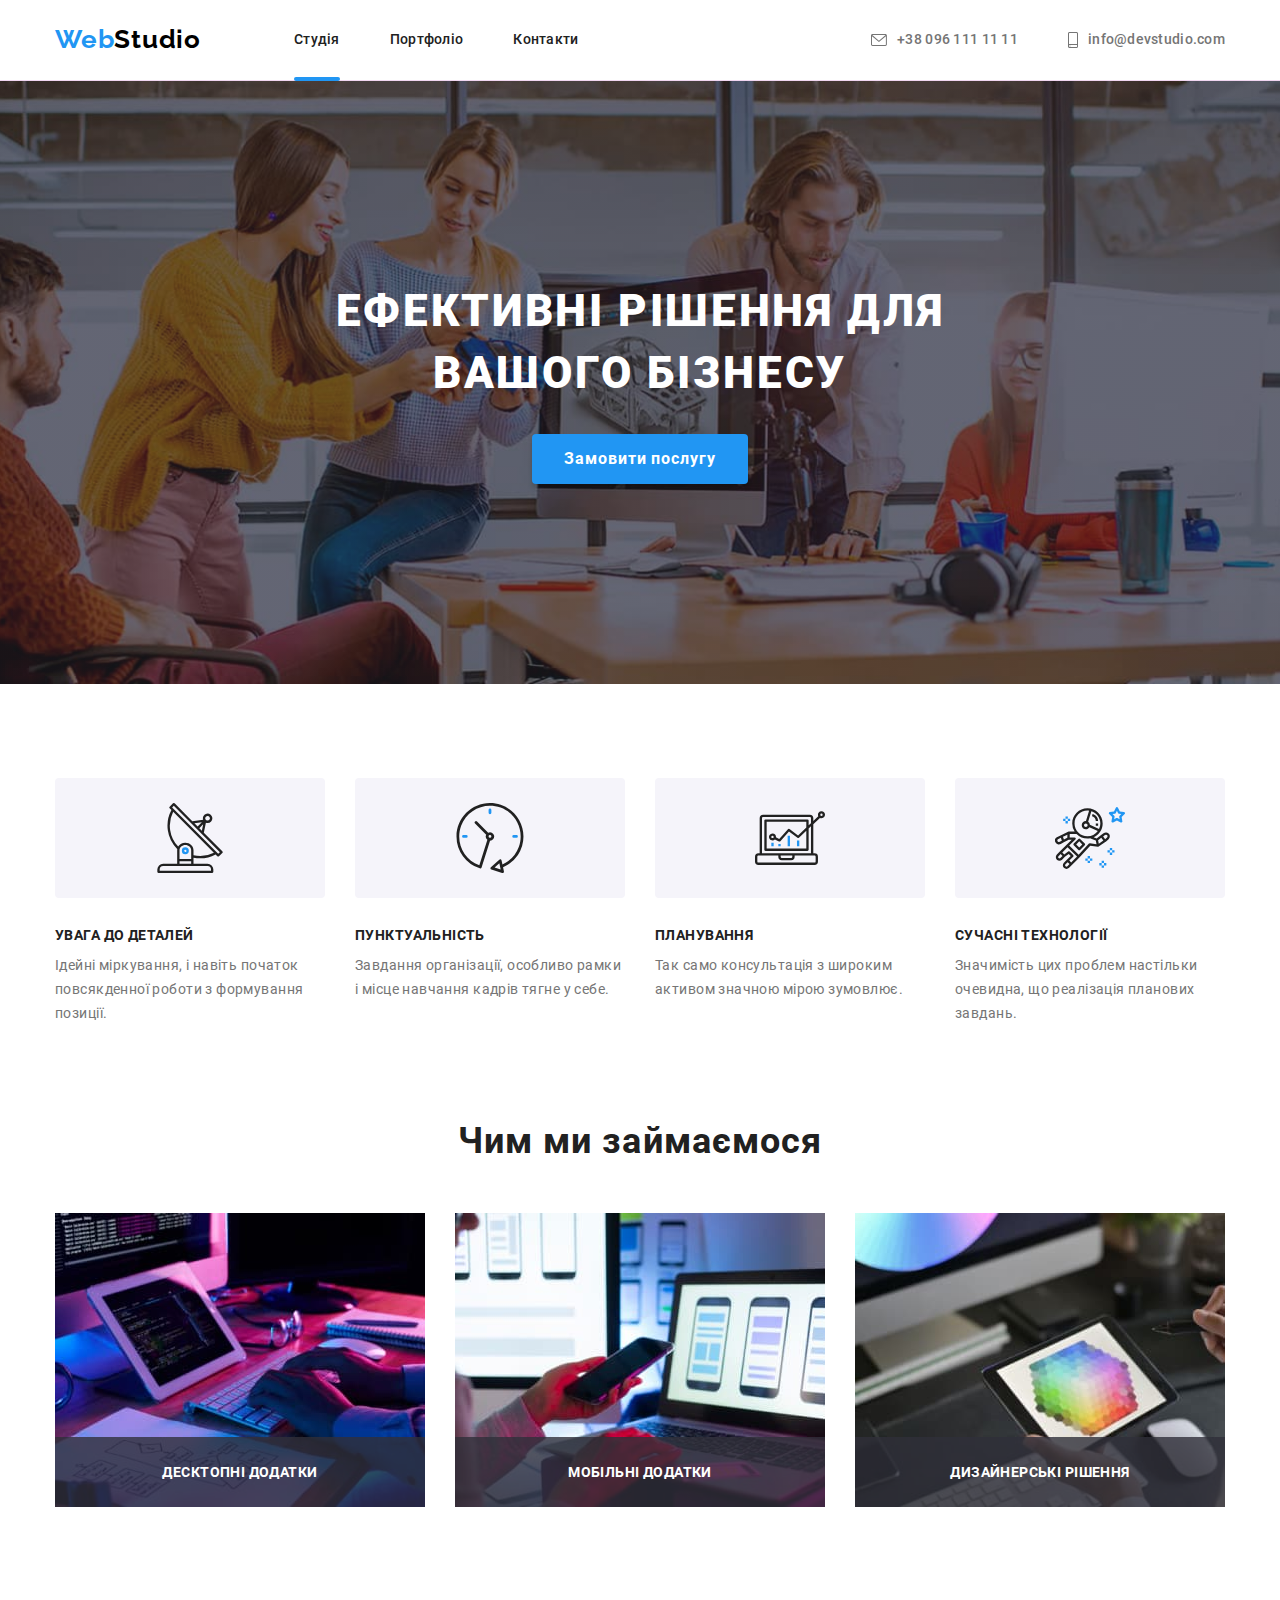
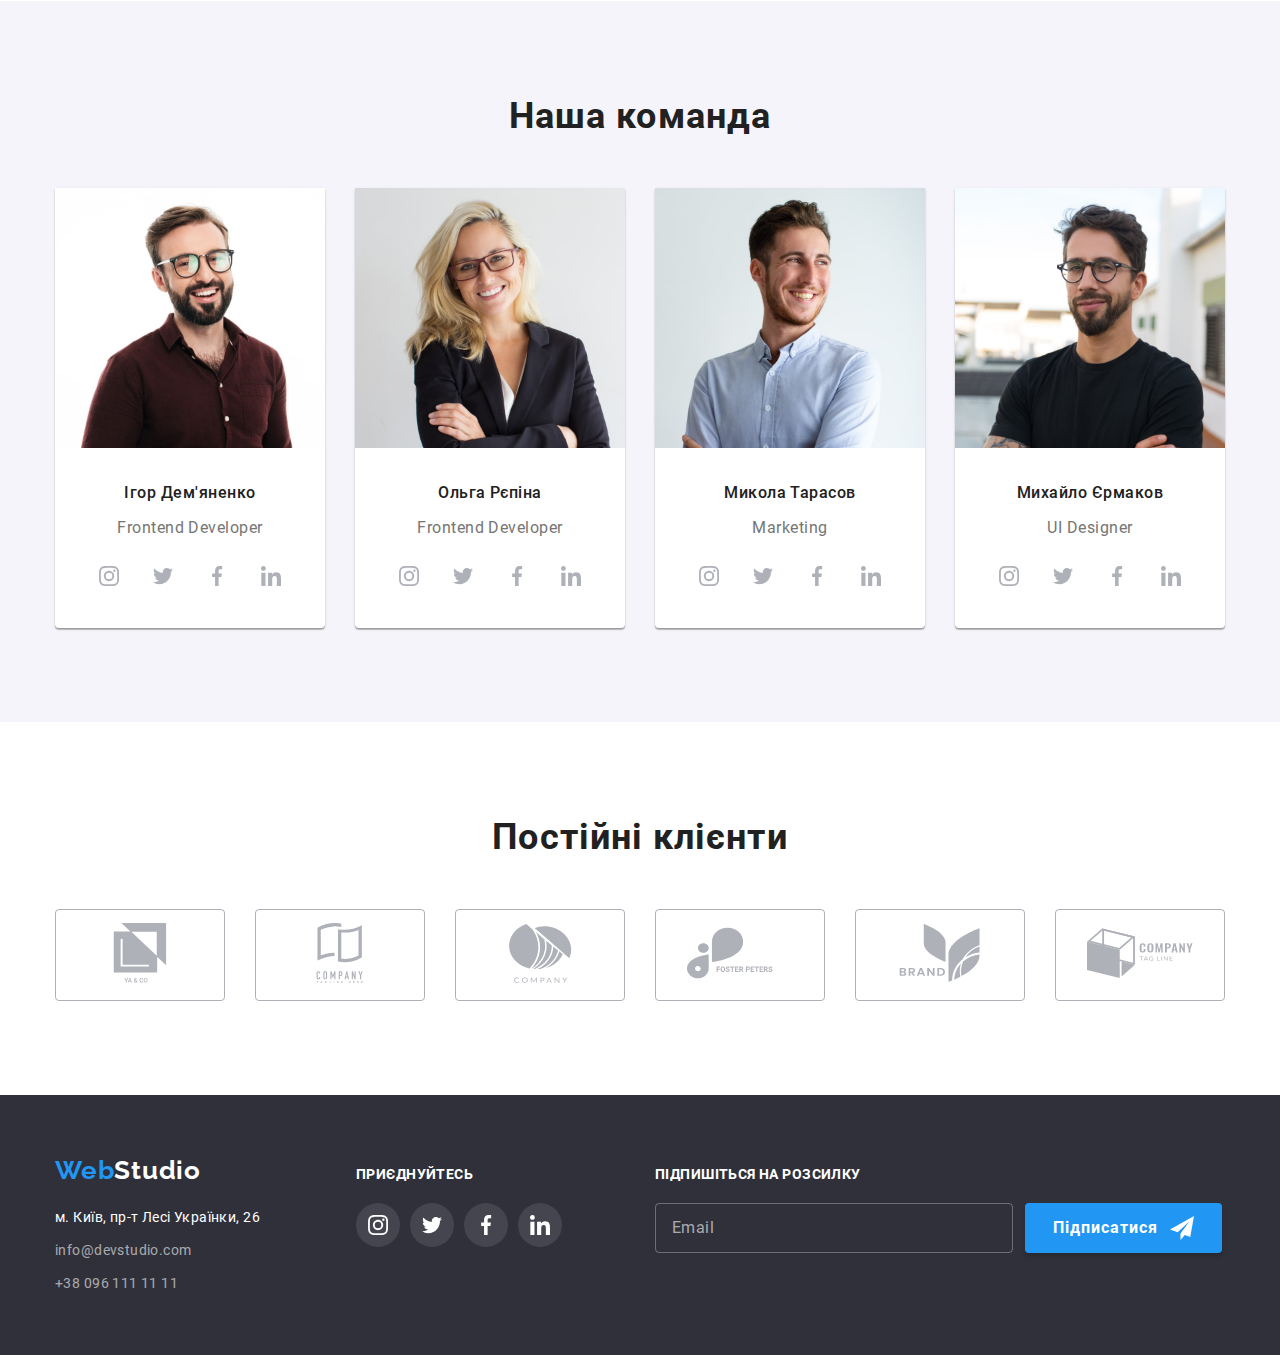
==== commit c7b1f2f5: "Fix error validator" ====
--- a/index.html
+++ b/index.html
@@ -364,9 +364,9 @@
                 </div>
               </div>
               <div class="modal-form">
-                <label class="modal-form__label" for="mail">Пошта</label>
+                <label class="modal-form__label" for="post">Пошта</label>
                 <div class="modal-form__meta">
-                  <input class="modal-form__input" type="email" name="mail" id="mail" />
+                  <input class="modal-form__input" type="email" name="post" id="post" />
                   <svg class="modal-form__icon">
                     <use href="./images/icons.svg#email-icon"></use>
                   </svg>
@@ -465,7 +465,7 @@
         </div>
         <div class="box-spam">
           <p class="spam-caption">Підпишіться на розсилку</p>
-          <form class="form-spam" action="">
+          <form class="form-spam">
             <label></label>
             <input
               class="form-spam__input"
--- a/css/main.min.css
+++ b/css/main.min.css
@@ -1 +1 @@
-/*! modern-normalize v1.1.0 | MIT License | https://github.com/sindresorhus/modern-normalize */*,::before,::after{-webkit-box-sizing:border-box;box-sizing:border-box}html{line-height:1.15;-webkit-text-size-adjust:100%;-moz-tab-size:4;-o-tab-size:4;tab-size:4}body{margin:0;font-family:system-ui,-apple-system,"Segoe UI",Roboto,Helvetica,Arial,sans-serif,"Apple Color Emoji","Segoe UI Emoji"}hr{height:0;color:inherit}abbr[title]{-webkit-text-decoration:underline dotted;text-decoration:underline dotted}b,strong{font-weight:bolder}code,kbd,samp,pre{font-family:ui-monospace,SFMono-Regular,Consolas,"Liberation Mono",Menlo,monospace;font-size:1em}small{font-size:80%}sub,sup{font-size:75%;line-height:0;position:relative;vertical-align:baseline}sub{bottom:-0.25em}sup{top:-0.5em}table{text-indent:0;border-color:inherit}button,input,optgroup,select,textarea{font-family:inherit;font-size:100%;line-height:1.15;margin:0}button,select{text-transform:none}button,[type=button],[type=reset],[type=submit]{-webkit-appearance:button}::-moz-focus-inner{border-style:none;padding:0}:-moz-focusring{outline:1px dotted ButtonText}:-moz-ui-invalid{box-shadow:none}legend{padding:0}progress{vertical-align:baseline}::-webkit-inner-spin-button,::-webkit-outer-spin-button{height:auto}[type=search]{-webkit-appearance:textfield;outline-offset:-2px}::-webkit-search-decoration{-webkit-appearance:none}::-webkit-file-upload-button{-webkit-appearance:button;font:inherit}summary{display:list-item}body{color:#212121;font-family:"Roboto",sans-serif;background-color:#fff}a{text-decoration:none}h1,h2,h3,p{margin:0;padding:0}img{display:block;max-width:100%;height:auto}ul{list-style:none;margin:0;padding:0}.clients-caption,.team-caption,.study-caption{margin-bottom:50px;font-size:36px;line-height:1.2;text-align:center;letter-spacing:.03em}.button-send,.form-spam__button{width:200px;height:50px;font-weight:700;font-size:16px;line-height:1.88;letter-spacing:.06em;color:#fff;background:#2196f3;-webkit-box-shadow:0px 4px 4px rgba(0,0,0,.15);box-shadow:0px 4px 4px rgba(0,0,0,.15);border-radius:4px;border-color:rgba(0,0,0,0);cursor:pointer}.modal-button,.form-spam__button,.team-contact__link,.team-contact,.subscribe-set__link,.clients-set__icon,.clients-set{display:-webkit-box;display:-ms-flexbox;display:flex;-webkit-box-align:center;-ms-flex-align:center;align-items:center;-webkit-box-pack:center;-ms-flex-pack:center;justify-content:center}.is-hidden{opacity:0;pointer-events:none}.is-hidden .modal{-webkit-transform:translate(-50%, -50%) scale(1.1);transform:translate(-50%, -50%) scale(1.1)}.site-nav__current{color:#2196f3}.site-nav__current::after{position:absolute;left:0;bottom:-1px;content:"";display:block;width:100%;height:4px;background-color:#2196f3;border-radius:4px}@font-face{font-family:"Roboto";font-style:normal;font-weight:400;src:url("../fonts/roboto-v30-latin_cyrillic-regular.eot");src:local(""),url("../fonts/roboto-v30-latin_cyrillic-regular.eot?#iefix") format("embedded-opentype"),url("../fonts/roboto-v30-latin_cyrillic-regular.woff2") format("woff2"),url("../fonts/roboto-v30-latin_cyrillic-regular.woff") format("woff"),url("../fonts/roboto-v30-latin_cyrillic-regular.ttf") format("truetype"),url("../fonts/roboto-v30-latin_cyrillic-regular.svg#Roboto") format("svg")}@font-face{font-family:"Roboto";font-style:normal;font-weight:500;src:url("../fonts/roboto-v30-latin_cyrillic-500.eot");src:local(""),url("../fonts/roboto-v30-latin_cyrillic-500.eot?#iefix") format("embedded-opentype"),url("../fonts/roboto-v30-latin_cyrillic-500.woff2") format("woff2"),url("../fonts/roboto-v30-latin_cyrillic-500.woff") format("woff"),url("../fonts/roboto-v30-latin_cyrillic-500.ttf") format("truetype"),url("../fonts/roboto-v30-latin_cyrillic-500.svg#Roboto") format("svg")}@font-face{font-family:"Roboto";font-style:normal;font-weight:700;src:url("../fonts/roboto-v30-latin_cyrillic-700.eot");src:local(""),url("../fonts/roboto-v30-latin_cyrillic-700.eot?#iefix") format("embedded-opentype"),url("../fonts/roboto-v30-latin_cyrillic-700.woff2") format("woff2"),url("../fonts/roboto-v30-latin_cyrillic-700.woff") format("woff"),url("../fonts/roboto-v30-latin_cyrillic-700.ttf") format("truetype"),url("../fonts/roboto-v30-latin_cyrillic-700.svg#Roboto") format("svg")}@font-face{font-family:"Roboto";font-style:normal;font-weight:900;src:url("../fonts/roboto-v30-latin_cyrillic-900.eot");src:local(""),url("../fonts/roboto-v30-latin_cyrillic-900.eot?#iefix") format("embedded-opentype"),url("../fonts/roboto-v30-latin_cyrillic-900.woff2") format("woff2"),url("../fonts/roboto-v30-latin_cyrillic-900.woff") format("woff"),url("../fonts/roboto-v30-latin_cyrillic-900.ttf") format("truetype"),url("../fonts/roboto-v30-latin_cyrillic-900.svg#Roboto") format("svg")}@font-face{font-family:"Raleway";font-style:normal;font-weight:700;src:url("../fonts/raleway-v28-latin_cyrillic-700.eot");src:local(""),url("../fonts/raleway-v28-latin_cyrillic-700.eot?#iefix") format("embedded-opentype"),url("../fonts/raleway-v28-latin_cyrillic-700.woff2") format("woff2"),url("../fonts/raleway-v28-latin_cyrillic-700.woff") format("woff"),url("../fonts/raleway-v28-latin_cyrillic-700.ttf") format("truetype"),url("../fonts/raleway-v28-latin_cyrillic-700.svg#Raleway") format("svg")}.container{width:1200px;padding-left:15px;padding-right:15px;margin:0 auto}.section{padding-top:94px;padding-bottom:94px}.page-header{border-bottom:1px solid rgba(238,204,238,.8)}.header-flex{display:-webkit-box;display:-ms-flexbox;display:flex;-webkit-box-align:center;-ms-flex-align:center;align-items:center}.main-logo__link{color:#2196f3;font-family:"Raleway",sans-serif;font-weight:700;font-size:26px;line-height:1.2;letter-spacing:.03em}.main-logo__header{color:#000}.main-logo__footer{color:#fff}.site-nav{display:-webkit-box;display:-ms-flexbox;display:flex;padding-left:93px}.site-nav__item:not(:last-child){margin-right:50px}.site-nav__link{position:relative;display:block;padding-top:32px;padding-bottom:32px;color:inherit;font-family:"Roboto",sans-serif;font-weight:500;font-size:14px;line-height:1.14;letter-spacing:.02em;-webkit-transition:color 250ms cubic-bezier(0.4, 0, 0.2, 1);transition:color 250ms cubic-bezier(0.4, 0, 0.2, 1)}.site-nav__link:hover,.site-nav__link:focus{color:#2196f3}.site-contact{display:-webkit-box;display:-ms-flexbox;display:flex;margin-left:auto}.site-contact__item:not(:last-child){margin-right:50px}.site-contact__link{display:-webkit-box;display:-ms-flexbox;display:flex;-webkit-box-align:center;-ms-flex-align:center;align-items:center;padding-top:32px;padding-bottom:32px;color:#757575;font-family:"Roboto",sans-serif;font-weight:500;font-size:14px;line-height:1.14;letter-spacing:.02em;-webkit-transition:color 250ms cubic-bezier(0.4, 0, 0.2, 1);transition:color 250ms cubic-bezier(0.4, 0, 0.2, 1)}.site-contact__link:hover,.site-contact__link:focus{color:#2196f3}.site-contact__icon{display:-webkit-box;display:-ms-flexbox;display:flex;margin-right:10px;fill:currentColor}.site-contact__icon:hover,.site-contact__icon:focus{fill:#2196f3}.order{padding-top:200px;padding-bottom:200px;max-width:1600px;background-color:#2f303a;text-align:center;min-height:600px;margin-left:auto;margin-right:auto;background-image:-webkit-gradient(linear, left top, right top, from(rgba(47, 48, 58, 0.4)), to(rgba(47, 48, 58, 0.4))),url(../images/background.jpg);background-image:linear-gradient(to right, rgba(47, 48, 58, 0.4), rgba(47, 48, 58, 0.4)),url(../images/background.jpg);background-size:cover;background-position:center;background-repeat:no-repeat}.order__caption{max-width:696px;margin:0 auto 30px;color:#fff;font-weight:900;font-size:44px;line-height:1.4;letter-spacing:.06em;text-transform:uppercase}.backdrop{position:fixed;content:"";top:0;left:0;width:100%;height:100%;background:rgba(0,0,0,.2);-webkit-transition:opacity 250ms cubic-bezier(0.4, 0, 0.2, 1);transition:opacity 250ms cubic-bezier(0.4, 0, 0.2, 1)}.modal{position:absolute;top:50%;left:50%;width:528px;max-height:581px;height:100%;overflow:auto;background:#fff;-webkit-box-shadow:0px 1px 3px rgba(0,0,0,.12),0px 1px 1px rgba(0,0,0,.14),0px 2px 1px rgba(0,0,0,.2);box-shadow:0px 1px 3px rgba(0,0,0,.12),0px 1px 1px rgba(0,0,0,.14),0px 2px 1px rgba(0,0,0,.2);-webkit-transform:translate(-50%, -50%) scale(1);transform:translate(-50%, -50%) scale(1);-webkit-transition:-webkit-transform 250ms cubic-bezier(0.4, 0, 0.2, 1);transition:-webkit-transform 250ms cubic-bezier(0.4, 0, 0.2, 1);transition:transform 250ms cubic-bezier(0.4, 0, 0.2, 1);transition:transform 250ms cubic-bezier(0.4, 0, 0.2, 1), -webkit-transform 250ms cubic-bezier(0.4, 0, 0.2, 1)}.modal-box{display:-webkit-box;display:-ms-flexbox;display:flex;-webkit-box-orient:vertical;-webkit-box-direction:normal;-ms-flex-direction:column;flex-direction:column;padding:40px 40px}.modal-box__text{margin-bottom:12px;font-size:20px;line-height:1.15;text-align:center;letter-spacing:.03em;color:#212121}.modal-form{display:-webkit-box;display:-ms-flexbox;display:flex;-webkit-box-orient:vertical;-webkit-box-direction:normal;-ms-flex-direction:column;flex-direction:column;margin-bottom:10px}.modal-form:nth-child(4){margin-bottom:20px}.modal-form__label{margin-bottom:4px;font-size:12px;line-height:1.16;letter-spacing:.01em;color:#757575}.modal-form__meta{position:relative}.modal-form__input{width:100%;padding-left:42px;padding-top:12px;padding-bottom:12px;height:40px;outline:none;border:1px solid rgba(33,33,33,.2);border-radius:4px;cursor:pointer;-webkit-transition:border 250ms cubic-bezier(0.4, 0, 0.2, 1);transition:border 250ms cubic-bezier(0.4, 0, 0.2, 1)}.modal-form__input:focus-within{border:1px solid #2196f3}.modal-form__icon{position:absolute;top:50%;left:12px;-webkit-transform:translateY(-50%);transform:translateY(-50%);fill:#212121;width:18px;height:18px;-webkit-transition:fill 250ms cubic-bezier(0.4, 0, 0.2, 1);transition:fill 250ms cubic-bezier(0.4, 0, 0.2, 1)}.modal-form__meta:focus-within .modal-form__icon{fill:#2196f3}.modal_form__feedback{width:100%;height:120px;padding:12px 16px;outline:none;resize:none;cursor:pointer;border:1px solid rgba(33,33,33,.2);border-radius:4px;-webkit-transition:border 250ms cubic-bezier(0.4, 0, 0.2, 1);transition:border 250ms cubic-bezier(0.4, 0, 0.2, 1)}.modal_form__feedback::-webkit-input-placeholder{font-size:12px;line-height:1.2;letter-spacing:.01em;color:rgba(117,117,117,.5)}.modal_form__feedback::-moz-placeholder{font-size:12px;line-height:1.2;letter-spacing:.01em;color:rgba(117,117,117,.5)}.modal_form__feedback:-ms-input-placeholder{font-size:12px;line-height:1.2;letter-spacing:.01em;color:rgba(117,117,117,.5)}.modal_form__feedback::-ms-input-placeholder{font-size:12px;line-height:1.2;letter-spacing:.01em;color:rgba(117,117,117,.5)}.modal_form__feedback::placeholder{font-size:12px;line-height:1.2;letter-spacing:.01em;color:rgba(117,117,117,.5)}.modal_form__feedback:focus{border:1px solid #2196f3}.modal-checkbox{display:-webkit-box;display:-ms-flexbox;display:flex;-webkit-box-pack:center;-ms-flex-pack:center;justify-content:center;margin-bottom:30px}.modal-checkbox__label{display:-webkit-box;display:-ms-flexbox;display:flex;-webkit-box-align:center;-ms-flex-align:center;align-items:center;gap:7px;color:#757575;font-size:14px;line-height:1.71;letter-spacing:.03em}.modal-checkbox__input{position:absolute;width:1px;height:1px;margin:-1px;border:0;padding:0;clip:rect(0 0 0 0);overflow:hidden}.modal-checkbox__input:checked+.modal-checkbox__icon{border-color:rgba(0,0,0,0);background-size:contain;background-color:#2196f3;background-image:url("../images/check.svg");background-origin:border-box}.modal-checkbox__icon{display:inline-block;width:16px;height:15px;border:2px solid #212121;border-radius:4px;-webkit-transition:background-color 250ms cubic-bezier(0.4, 0, 0.2, 1),border 250ms cubic-bezier(0.4, 0, 0.2, 1);transition:background-color 250ms cubic-bezier(0.4, 0, 0.2, 1),border 250ms cubic-bezier(0.4, 0, 0.2, 1)}.modal-checkbox__link{color:#2196f3;text-decoration:underline}.main-skill{display:-webkit-box;display:-ms-flexbox;display:flex}.main-skill__item:not(:last-child){margin-right:30px}.main-skill__icon{display:-webkit-box;display:-ms-flexbox;display:flex;-webkit-box-align:center;-ms-flex-align:center;align-items:center;-webkit-box-pack:center;-ms-flex-pack:center;justify-content:center;width:270px;height:120px;margin-bottom:30px;background:#f5f4fa;border-radius:4px}.main-skill__caption{margin-bottom:10px;font-weight:700;font-size:14px;line-height:1.14;letter-spacing:.03em;text-transform:uppercase}.main-skill__text{color:#757575;font-size:14px;line-height:1.7;letter-spacing:.03em}.study{padding-top:0}.product-set{display:-webkit-box;display:-ms-flexbox;display:flex}.product-set__item:not(:last-child){margin-right:30px}.product-set__box{position:relative}.product-set__case{display:inline-block;position:absolute;left:0;bottom:0;width:100%;height:70px;background-color:rgba(47,48,58,.8)}.product-set__text{position:absolute;top:50%;left:50%;-webkit-transform:translate(-50%, -50%);transform:translate(-50%, -50%);font-size:14px;line-height:1.2;letter-spacing:.03em;text-transform:uppercase;color:#fff}.team{background:#f5f4fa}.team-card{display:-webkit-box;display:-ms-flexbox;display:flex}.team-card__item{background-color:#fff;-webkit-box-shadow:0px 1px 3px rgba(0,0,0,.12),0px 1px 1px rgba(0,0,0,.14),0px 2px 1px rgba(0,0,0,.2);box-shadow:0px 1px 3px rgba(0,0,0,.12),0px 1px 1px rgba(0,0,0,.14),0px 2px 1px rgba(0,0,0,.2);border-radius:0px 0px 4px 4px}.team-card__item:not(:last-child){margin-right:30px}.team-card__meta{padding-top:30px}.team-card__name{margin-bottom:10px;font-weight:500;font-size:16px;line-height:1.9;letter-spacing:.03em;text-align:center}.team-card__profession{color:#757575;font-size:16px;line-height:1.2;letter-spacing:.03em;text-align:center}.clients-set{gap:30px}.clients-set__icon{width:170px;height:92px;fill:#afb1b8;border-radius:4px;border:1px solid #afb1b8;cursor:pointer;-webkit-transition:fill 250ms cubic-bezier(0.4, 0, 0.2, 1),border 250ms cubic-bezier(0.4, 0, 0.2, 1);transition:fill 250ms cubic-bezier(0.4, 0, 0.2, 1),border 250ms cubic-bezier(0.4, 0, 0.2, 1)}.clients-set__icon:hover,.clients-set__icon:focus{fill:#2196f3;border:1px solid #2196f3}.clients-set__icon:focus,.clients-set__icon:hover .clients-set__link{fill:#2196f3}.clients-set__link{fill:#afb1b8;-webkit-transition:fill 250ms cubic-bezier(0.4, 0, 0.2, 1);transition:fill 250ms cubic-bezier(0.4, 0, 0.2, 1)}.page-footer{padding-top:60px;padding-bottom:60px;background-color:#2f303a}.footer{display:-webkit-box;display:-ms-flexbox;display:flex;-webkit-box-align:baseline;-ms-flex-align:baseline;align-items:baseline}.box-spam{margin-left:93px}.spam-caption{margin-bottom:20px;font-weight:700;font-size:14px;line-height:1.2;letter-spacing:.03em;text-transform:uppercase;color:#fff}.form-spam{display:-webkit-box;display:-ms-flexbox;display:flex}.form-spam__input{width:358px;height:50px;padding-top:15px;padding-bottom:15px;padding-left:16px;color:#fff;outline:none;background:rgba(0,0,0,0);border:1px solid rgba(255,255,255,.3);-webkit-filter:drop-shadow(0px 4px 4px 0px 4px 4px rgba(0, 0, 0, 0.15));filter:drop-shadow(0px 4px 4px 0px 4px 4px rgba(0, 0, 0, 0.15));border-radius:4px}.form-spam__input::-webkit-input-placeholder{font-weight:400;font-size:16px;line-height:1.3;letter-spacing:.03em;color:rgba(255,255,255,.6)}.form-spam__input::-moz-placeholder{font-weight:400;font-size:16px;line-height:1.3;letter-spacing:.03em;color:rgba(255,255,255,.6)}.form-spam__input:-ms-input-placeholder{font-weight:400;font-size:16px;line-height:1.3;letter-spacing:.03em;color:rgba(255,255,255,.6)}.form-spam__input::-ms-input-placeholder{font-weight:400;font-size:16px;line-height:1.3;letter-spacing:.03em;color:rgba(255,255,255,.6)}.form-spam__input::placeholder{font-weight:400;font-size:16px;line-height:1.3;letter-spacing:.03em;color:rgba(255,255,255,.6)}.box-communications{width:231px}.contact-footer{margin-bottom:9px;font-style:normal;font-weight:400;font-size:14px;line-height:1.7;letter-spacing:.03em;color:rgba(255,255,255,.6)}.contact-footer:first-child{margin-top:20px}.contact-footer:last-child{margin-bottom:0px}.contact-footer__map{color:#fff}.contact-footer__map:hover,.contact-footer__map:focus{color:#2196f3}.contact-footer__link{color:rgba(255,255,255,.6)}.contact-footer__link:hover,.contact-footer__link:focus{color:#2196f3}.box-subscribe{margin-left:70px}.subscribe-caption{color:#fff;margin-bottom:20px;font-size:14px;line-height:1.2;letter-spacing:.03em;text-transform:uppercase}.subscribe-set{display:-webkit-box;display:-ms-flexbox;display:flex;-webkit-box-align:baseline;-ms-flex-align:baseline;align-items:baseline;-webkit-box-pack:center;-ms-flex-pack:center;justify-content:center;gap:10px}.subscribe-set__item{width:44px;height:44px}.subscribe-set__link{width:100%;height:100%;fill:#fff;border-radius:50%;background-color:rgba(255,255,255,.1);-webkit-transition:background-color 250ms cubic-bezier(0.4, 0, 0.2, 1);transition:background-color 250ms cubic-bezier(0.4, 0, 0.2, 1)}.subscribe-set__link:hover,.subscribe-set__link:focus{background-color:#2196f3}.team-contact{gap:10px;padding:16px 32px 30px}.team-contact__item{width:44px;height:44px}.team-contact__link{width:100%;height:100%;fill:#afb1b8;border-radius:50%;background-color:#fff;-webkit-transition:fill 250ms cubic-bezier(0.4, 0, 0.2, 1),background-color 250ms cubic-bezier(0.4, 0, 0.2, 1);transition:fill 250ms cubic-bezier(0.4, 0, 0.2, 1),background-color 250ms cubic-bezier(0.4, 0, 0.2, 1)}.team-contact__link:hover,.team-contact__link:focus{fill:#fff;background-color:#2196f3}.order__button{padding:10px 32px;border-radius:4px;border:1px rgba(0,0,0,0);color:#fff;background-color:#2196f3;font-family:"Roboto",sans-serif;font-weight:700;font-size:16px;line-height:1.9;text-align:center;letter-spacing:.06em;cursor:pointer}.button-close{position:absolute;right:8px;top:8px;width:30px;height:30px;background:none;border-radius:50%;border:rgba(0,0,0,0);cursor:pointer}.button-close__icon{position:absolute;top:50%;left:50%;-webkit-transform:translate(-50%, -50%);transform:translate(-50%, -50%);fill:#000;-webkit-transition:fill 250ms cubic-bezier(0.4, 0, 0.2, 1);transition:fill 250ms cubic-bezier(0.4, 0, 0.2, 1)}.button-close__icon:hover,.button-close__icon:focus{fill:#2196f3}.form-spam__button{margin-left:12px;padding:10px 28px}.form-spam__icon{margin-left:12px;width:24px;height:24px;fill:#fff}.button-send{-webkit-transition:background-color 250ms cubic-bezier(0.4, 0, 0.2, 1);transition:background-color 250ms cubic-bezier(0.4, 0, 0.2, 1)}.button-send:hover,.button-send:focus{background-color:#188ce8}.filtr-set{display:-webkit-box;display:-ms-flexbox;display:flex;margin-bottom:50px;-webkit-box-pack:center;-ms-flex-pack:center;justify-content:center;-webkit-box-align:center;-ms-flex-align:center;align-items:center}.filtr-set__item:not(:last-child){margin-right:8px}.filtr-set__button{display:inline-block;padding:6px 22px;color:inherit;cursor:pointer;font-family:"Roboto",sans-serif;font-weight:500;font-size:16px;line-height:1.6;text-align:center;letter-spacing:.03em;background:#f5f4fa;border-radius:4px;border-color:rgba(0,0,0,0);-webkit-transition:color 250ms cubic-bezier(0.4, 0, 0.2, 1),background-color 250ms cubic-bezier(0.4, 0, 0.2, 1),-webkit-box-shadow 250ms cubic-bezier(0.4, 0, 0.2, 1);transition:color 250ms cubic-bezier(0.4, 0, 0.2, 1),background-color 250ms cubic-bezier(0.4, 0, 0.2, 1),-webkit-box-shadow 250ms cubic-bezier(0.4, 0, 0.2, 1);transition:color 250ms cubic-bezier(0.4, 0, 0.2, 1),background-color 250ms cubic-bezier(0.4, 0, 0.2, 1),box-shadow 250ms cubic-bezier(0.4, 0, 0.2, 1);transition:color 250ms cubic-bezier(0.4, 0, 0.2, 1),background-color 250ms cubic-bezier(0.4, 0, 0.2, 1),box-shadow 250ms cubic-bezier(0.4, 0, 0.2, 1),-webkit-box-shadow 250ms cubic-bezier(0.4, 0, 0.2, 1)}.filtr-set__button:hover,.filtr-set__button:focus{color:#fff;background-color:#2196f3;-webkit-box-shadow:0px 3px 1px rgba(0,0,0,.1),0px 1px 2px rgba(0,0,0,.08),0px 2px 2px rgba(0,0,0,.12);box-shadow:0px 3px 1px rgba(0,0,0,.1),0px 1px 2px rgba(0,0,0,.08),0px 2px 2px rgba(0,0,0,.12)}.product-card{display:-webkit-box;display:-ms-flexbox;display:flex;-ms-flex-wrap:wrap;flex-wrap:wrap}.product-card__item:not(:nth-child(3n)){margin-right:30px}.product-card__item:not(:nth-child(n+7)){margin-bottom:30px}.product-card__link{display:block;-webkit-transition:-webkit-box-shadow 250ms cubic-bezier(0.4, 0, 0.2, 1);transition:-webkit-box-shadow 250ms cubic-bezier(0.4, 0, 0.2, 1);transition:box-shadow 250ms cubic-bezier(0.4, 0, 0.2, 1);transition:box-shadow 250ms cubic-bezier(0.4, 0, 0.2, 1), -webkit-box-shadow 250ms cubic-bezier(0.4, 0, 0.2, 1)}.product-card__link:hover,.product-card__link:focus{-webkit-box-shadow:0px 1px 1px rgba(0,0,0,.12),0px 4px 4px rgba(0,0,0,.06),1px 4px 6px rgba(0,0,0,.16);box-shadow:0px 1px 1px rgba(0,0,0,.12),0px 4px 4px rgba(0,0,0,.06),1px 4px 6px rgba(0,0,0,.16)}.product-card__icon{position:relative;overflow:hidden}.overlay-card{display:inline-block;position:absolute;left:0;bottom:0;width:100%;height:100%;-webkit-transform:translateY(100%);transform:translateY(100%);-webkit-transition:-webkit-transform 250ms cubic-bezier(0.4, 0, 0.2, 1);transition:-webkit-transform 250ms cubic-bezier(0.4, 0, 0.2, 1);transition:transform 250ms cubic-bezier(0.4, 0, 0.2, 1);transition:transform 250ms cubic-bezier(0.4, 0, 0.2, 1), -webkit-transform 250ms cubic-bezier(0.4, 0, 0.2, 1);background-color:#2196f3}.product-card__link:hover .overlay-card{-webkit-transform:translateY(0);transform:translateY(0)}.overlay-card__text{position:absolute;padding:63px 24px;font-size:18px;line-height:1.56;letter-spacing:.03em;color:#fff}.product-card__box{padding:20px 24px;border-bottom:1px solid #eee;border-left:1px solid #eee;border-right:1px solid #eee}.product-card__name{color:#212121;margin-bottom:4px;font-weight:700;font-size:18px;line-height:2;letter-spacing:.06em}.product-card__filtr{color:#757575;font-size:16px;line-height:1.9;letter-spacing:.03em}/*# sourceMappingURL=main.min.css.map */+/*! modern-normalize v1.1.0 | MIT License | https://github.com/sindresorhus/modern-normalize */*,::before,::after{-webkit-box-sizing:border-box;box-sizing:border-box}html{line-height:1.15;-webkit-text-size-adjust:100%;-moz-tab-size:4;-o-tab-size:4;tab-size:4}body{margin:0;font-family:system-ui,-apple-system,"Segoe UI",Roboto,Helvetica,Arial,sans-serif,"Apple Color Emoji","Segoe UI Emoji"}hr{height:0;color:inherit}abbr[title]{-webkit-text-decoration:underline dotted;text-decoration:underline dotted}b,strong{font-weight:bolder}code,kbd,samp,pre{font-family:ui-monospace,SFMono-Regular,Consolas,"Liberation Mono",Menlo,monospace;font-size:1em}small{font-size:80%}sub,sup{font-size:75%;line-height:0;position:relative;vertical-align:baseline}sub{bottom:-0.25em}sup{top:-0.5em}table{text-indent:0;border-color:inherit}button,input,optgroup,select,textarea{font-family:inherit;font-size:100%;line-height:1.15;margin:0}button,select{text-transform:none}button,[type=button],[type=reset],[type=submit]{-webkit-appearance:button}::-moz-focus-inner{border-style:none;padding:0}:-moz-focusring{outline:1px dotted ButtonText}:-moz-ui-invalid{box-shadow:none}legend{padding:0}progress{vertical-align:baseline}::-webkit-inner-spin-button,::-webkit-outer-spin-button{height:auto}[type=search]{-webkit-appearance:textfield;outline-offset:-2px}::-webkit-search-decoration{-webkit-appearance:none}::-webkit-file-upload-button{-webkit-appearance:button;font:inherit}summary{display:list-item}body{color:#212121;font-family:"Roboto",sans-serif;background-color:#fff}a{text-decoration:none}h1,h2,h3,p{margin:0;padding:0}img{display:block;max-width:100%;height:auto}ul{list-style:none;margin:0;padding:0}.clients-caption,.team-caption,.study-caption{margin-bottom:50px;font-size:36px;line-height:1.2;text-align:center;letter-spacing:.03em}.button-send,.form-spam__button,.order__button{font-family:"Roboto",sans-serif;font-weight:700;font-size:16px;line-height:1.88;letter-spacing:.06em;cursor:pointer;color:#fff;background:#2196f3;-webkit-box-shadow:0px 4px 4px rgba(0,0,0,.15);box-shadow:0px 4px 4px rgba(0,0,0,.15);border:none;border-radius:4px}.modal-button,.form-spam__button,.team-contact__link,.team-contact,.subscribe-set__link,.clients-set__icon,.clients-set{display:-webkit-box;display:-ms-flexbox;display:flex;-webkit-box-align:center;-ms-flex-align:center;align-items:center;-webkit-box-pack:center;-ms-flex-pack:center;justify-content:center}.is-hidden{opacity:0;pointer-events:none}.is-hidden .modal{-webkit-transform:translate(-50%, -50%) scale(1.1);transform:translate(-50%, -50%) scale(1.1)}.site-nav__current{color:#2196f3}.site-nav__current::after{position:absolute;left:0;bottom:-1px;content:"";display:block;width:100%;height:4px;background-color:#2196f3;border-radius:4px}@font-face{font-family:"Roboto";font-style:normal;font-weight:400;src:url("../fonts/roboto-v30-latin_cyrillic-regular.eot");src:local(""),url("../fonts/roboto-v30-latin_cyrillic-regular.eot?#iefix") format("embedded-opentype"),url("../fonts/roboto-v30-latin_cyrillic-regular.woff2") format("woff2"),url("../fonts/roboto-v30-latin_cyrillic-regular.woff") format("woff"),url("../fonts/roboto-v30-latin_cyrillic-regular.ttf") format("truetype"),url("../fonts/roboto-v30-latin_cyrillic-regular.svg#Roboto") format("svg")}@font-face{font-family:"Roboto";font-style:normal;font-weight:500;src:url("../fonts/roboto-v30-latin_cyrillic-500.eot");src:local(""),url("../fonts/roboto-v30-latin_cyrillic-500.eot?#iefix") format("embedded-opentype"),url("../fonts/roboto-v30-latin_cyrillic-500.woff2") format("woff2"),url("../fonts/roboto-v30-latin_cyrillic-500.woff") format("woff"),url("../fonts/roboto-v30-latin_cyrillic-500.ttf") format("truetype"),url("../fonts/roboto-v30-latin_cyrillic-500.svg#Roboto") format("svg")}@font-face{font-family:"Roboto";font-style:normal;font-weight:700;src:url("../fonts/roboto-v30-latin_cyrillic-700.eot");src:local(""),url("../fonts/roboto-v30-latin_cyrillic-700.eot?#iefix") format("embedded-opentype"),url("../fonts/roboto-v30-latin_cyrillic-700.woff2") format("woff2"),url("../fonts/roboto-v30-latin_cyrillic-700.woff") format("woff"),url("../fonts/roboto-v30-latin_cyrillic-700.ttf") format("truetype"),url("../fonts/roboto-v30-latin_cyrillic-700.svg#Roboto") format("svg")}@font-face{font-family:"Roboto";font-style:normal;font-weight:900;src:url("../fonts/roboto-v30-latin_cyrillic-900.eot");src:local(""),url("../fonts/roboto-v30-latin_cyrillic-900.eot?#iefix") format("embedded-opentype"),url("../fonts/roboto-v30-latin_cyrillic-900.woff2") format("woff2"),url("../fonts/roboto-v30-latin_cyrillic-900.woff") format("woff"),url("../fonts/roboto-v30-latin_cyrillic-900.ttf") format("truetype"),url("../fonts/roboto-v30-latin_cyrillic-900.svg#Roboto") format("svg")}@font-face{font-family:"Raleway";font-style:normal;font-weight:700;src:url("../fonts/raleway-v28-latin_cyrillic-700.eot");src:local(""),url("../fonts/raleway-v28-latin_cyrillic-700.eot?#iefix") format("embedded-opentype"),url("../fonts/raleway-v28-latin_cyrillic-700.woff2") format("woff2"),url("../fonts/raleway-v28-latin_cyrillic-700.woff") format("woff"),url("../fonts/raleway-v28-latin_cyrillic-700.ttf") format("truetype"),url("../fonts/raleway-v28-latin_cyrillic-700.svg#Raleway") format("svg")}.container{width:1200px;padding-left:15px;padding-right:15px;margin:0 auto}.section{padding-top:94px;padding-bottom:94px}.page-header{border-bottom:1px solid rgba(238,204,238,.8)}.header-flex{display:-webkit-box;display:-ms-flexbox;display:flex;-webkit-box-align:center;-ms-flex-align:center;align-items:center}.main-logo__link{color:#2196f3;font-family:"Raleway",sans-serif;font-weight:700;font-size:26px;line-height:1.2;letter-spacing:.03em}.main-logo__header{color:#000}.main-logo__footer{color:#fff}.site-nav{display:-webkit-box;display:-ms-flexbox;display:flex;padding-left:93px}.site-nav__item:not(:last-child){margin-right:50px}.site-nav__link{position:relative;display:block;padding-top:32px;padding-bottom:32px;color:inherit;font-family:"Roboto",sans-serif;font-weight:500;font-size:14px;line-height:1.14;letter-spacing:.02em;-webkit-transition:color 250ms cubic-bezier(0.4, 0, 0.2, 1);transition:color 250ms cubic-bezier(0.4, 0, 0.2, 1)}.site-nav__link:hover,.site-nav__link:focus{color:#2196f3}.site-contact{display:-webkit-box;display:-ms-flexbox;display:flex;margin-left:auto}.site-contact__item:not(:last-child){margin-right:50px}.site-contact__link{display:-webkit-box;display:-ms-flexbox;display:flex;-webkit-box-align:center;-ms-flex-align:center;align-items:center;padding-top:32px;padding-bottom:32px;color:#757575;font-family:"Roboto",sans-serif;font-weight:500;font-size:14px;line-height:1.14;letter-spacing:.02em;-webkit-transition:color 250ms cubic-bezier(0.4, 0, 0.2, 1);transition:color 250ms cubic-bezier(0.4, 0, 0.2, 1)}.site-contact__link:hover,.site-contact__link:focus{color:#2196f3}.site-contact__icon{display:-webkit-box;display:-ms-flexbox;display:flex;margin-right:10px;fill:currentColor}.site-contact__icon:hover,.site-contact__icon:focus{fill:#2196f3}.order{padding-top:200px;padding-bottom:200px;max-width:1600px;background-color:#2f303a;text-align:center;min-height:600px;margin-left:auto;margin-right:auto;background-image:-webkit-gradient(linear, left top, right top, from(rgba(47, 48, 58, 0.4)), to(rgba(47, 48, 58, 0.4))),url(../images/background.jpg);background-image:linear-gradient(to right, rgba(47, 48, 58, 0.4), rgba(47, 48, 58, 0.4)),url(../images/background.jpg);background-size:cover;background-position:center;background-repeat:no-repeat}.order__caption{max-width:696px;margin:0 auto 30px;color:#fff;font-weight:900;font-size:44px;line-height:1.4;letter-spacing:.06em;text-transform:uppercase}.backdrop{position:fixed;content:"";top:0;left:0;width:100%;height:100%;background:rgba(0,0,0,.2);-webkit-transition:opacity 250ms cubic-bezier(0.4, 0, 0.2, 1);transition:opacity 250ms cubic-bezier(0.4, 0, 0.2, 1)}.modal{position:absolute;top:50%;left:50%;width:528px;max-height:581px;height:100%;overflow:auto;background:#fff;-webkit-box-shadow:0px 1px 3px rgba(0,0,0,.12),0px 1px 1px rgba(0,0,0,.14),0px 2px 1px rgba(0,0,0,.2);box-shadow:0px 1px 3px rgba(0,0,0,.12),0px 1px 1px rgba(0,0,0,.14),0px 2px 1px rgba(0,0,0,.2);-webkit-transform:translate(-50%, -50%) scale(1);transform:translate(-50%, -50%) scale(1);-webkit-transition:-webkit-transform 250ms cubic-bezier(0.4, 0, 0.2, 1);transition:-webkit-transform 250ms cubic-bezier(0.4, 0, 0.2, 1);transition:transform 250ms cubic-bezier(0.4, 0, 0.2, 1);transition:transform 250ms cubic-bezier(0.4, 0, 0.2, 1), -webkit-transform 250ms cubic-bezier(0.4, 0, 0.2, 1)}.modal-box{display:-webkit-box;display:-ms-flexbox;display:flex;-webkit-box-orient:vertical;-webkit-box-direction:normal;-ms-flex-direction:column;flex-direction:column;padding:40px 40px}.modal-box__text{margin-bottom:12px;font-size:20px;line-height:1.15;text-align:center;letter-spacing:.03em;color:#212121}.modal-form{display:-webkit-box;display:-ms-flexbox;display:flex;-webkit-box-orient:vertical;-webkit-box-direction:normal;-ms-flex-direction:column;flex-direction:column;margin-bottom:10px}.modal-form:nth-child(4){margin-bottom:20px}.modal-form__label{margin-bottom:4px;font-size:12px;line-height:1.16;letter-spacing:.01em;color:#757575}.modal-form__meta{position:relative}.modal-form__input{width:100%;padding-left:42px;padding-top:12px;padding-bottom:12px;height:40px;outline:none;border:1px solid rgba(33,33,33,.2);border-radius:4px;cursor:pointer;-webkit-transition:border 250ms cubic-bezier(0.4, 0, 0.2, 1);transition:border 250ms cubic-bezier(0.4, 0, 0.2, 1)}.modal-form__input:focus-within{border:1px solid #2196f3}.modal-form__icon{position:absolute;top:50%;left:12px;-webkit-transform:translateY(-50%);transform:translateY(-50%);fill:#212121;width:18px;height:18px;-webkit-transition:fill 250ms cubic-bezier(0.4, 0, 0.2, 1);transition:fill 250ms cubic-bezier(0.4, 0, 0.2, 1)}.modal-form__meta:focus-within .modal-form__icon{fill:#2196f3}.modal_form__feedback{width:100%;height:120px;padding:12px 16px;outline:none;resize:none;cursor:pointer;border:1px solid rgba(33,33,33,.2);border-radius:4px;-webkit-transition:border 250ms cubic-bezier(0.4, 0, 0.2, 1);transition:border 250ms cubic-bezier(0.4, 0, 0.2, 1)}.modal_form__feedback::-webkit-input-placeholder{font-size:12px;line-height:1.2;letter-spacing:.01em;color:rgba(117,117,117,.5)}.modal_form__feedback::-moz-placeholder{font-size:12px;line-height:1.2;letter-spacing:.01em;color:rgba(117,117,117,.5)}.modal_form__feedback:-ms-input-placeholder{font-size:12px;line-height:1.2;letter-spacing:.01em;color:rgba(117,117,117,.5)}.modal_form__feedback::-ms-input-placeholder{font-size:12px;line-height:1.2;letter-spacing:.01em;color:rgba(117,117,117,.5)}.modal_form__feedback::placeholder{font-size:12px;line-height:1.2;letter-spacing:.01em;color:rgba(117,117,117,.5)}.modal_form__feedback:focus{border:1px solid #2196f3}.modal-checkbox{display:-webkit-box;display:-ms-flexbox;display:flex;-webkit-box-pack:center;-ms-flex-pack:center;justify-content:center;margin-bottom:30px}.modal-checkbox__label{display:-webkit-box;display:-ms-flexbox;display:flex;-webkit-box-align:center;-ms-flex-align:center;align-items:center;gap:7px;color:#757575;font-size:14px;line-height:1.71;letter-spacing:.03em}.modal-checkbox__input{position:absolute;width:1px;height:1px;margin:-1px;border:0;padding:0;clip:rect(0 0 0 0);overflow:hidden}.modal-checkbox__input:checked+.modal-checkbox__icon{border-color:rgba(0,0,0,0);background-size:contain;background-color:#2196f3;background-image:url("../images/check.svg");background-origin:border-box}.modal-checkbox__icon{display:inline-block;width:16px;height:15px;border:2px solid #212121;border-radius:4px;-webkit-transition:background-color 250ms cubic-bezier(0.4, 0, 0.2, 1),border 250ms cubic-bezier(0.4, 0, 0.2, 1);transition:background-color 250ms cubic-bezier(0.4, 0, 0.2, 1),border 250ms cubic-bezier(0.4, 0, 0.2, 1)}.modal-checkbox__link{color:#2196f3;text-decoration:underline}.main-skill{display:-webkit-box;display:-ms-flexbox;display:flex}.main-skill__item:not(:last-child){margin-right:30px}.main-skill__icon{display:-webkit-box;display:-ms-flexbox;display:flex;-webkit-box-align:center;-ms-flex-align:center;align-items:center;-webkit-box-pack:center;-ms-flex-pack:center;justify-content:center;width:270px;height:120px;margin-bottom:30px;background:#f5f4fa;border-radius:4px}.main-skill__caption{margin-bottom:10px;font-weight:700;font-size:14px;line-height:1.14;letter-spacing:.03em;text-transform:uppercase}.main-skill__text{color:#757575;font-size:14px;line-height:1.7;letter-spacing:.03em}.study{padding-top:0}.product-set{display:-webkit-box;display:-ms-flexbox;display:flex}.product-set__item:not(:last-child){margin-right:30px}.product-set__box{position:relative}.product-set__case{display:inline-block;position:absolute;left:0;bottom:0;width:100%;height:70px;background-color:rgba(47,48,58,.8)}.product-set__text{position:absolute;top:50%;left:50%;-webkit-transform:translate(-50%, -50%);transform:translate(-50%, -50%);font-size:14px;line-height:1.2;letter-spacing:.03em;text-transform:uppercase;color:#fff}.team{background:#f5f4fa}.team-card{display:-webkit-box;display:-ms-flexbox;display:flex}.team-card__item{background-color:#fff;-webkit-box-shadow:0px 1px 3px rgba(0,0,0,.12),0px 1px 1px rgba(0,0,0,.14),0px 2px 1px rgba(0,0,0,.2);box-shadow:0px 1px 3px rgba(0,0,0,.12),0px 1px 1px rgba(0,0,0,.14),0px 2px 1px rgba(0,0,0,.2);border-radius:0px 0px 4px 4px}.team-card__item:not(:last-child){margin-right:30px}.team-card__meta{padding-top:30px}.team-card__name{margin-bottom:10px;font-weight:500;font-size:16px;line-height:1.9;letter-spacing:.03em;text-align:center}.team-card__profession{color:#757575;font-size:16px;line-height:1.2;letter-spacing:.03em;text-align:center}.clients-set{gap:30px}.clients-set__icon{width:170px;height:92px;fill:#afb1b8;border-radius:4px;border:1px solid #afb1b8;cursor:pointer;-webkit-transition:fill 250ms cubic-bezier(0.4, 0, 0.2, 1),border 250ms cubic-bezier(0.4, 0, 0.2, 1);transition:fill 250ms cubic-bezier(0.4, 0, 0.2, 1),border 250ms cubic-bezier(0.4, 0, 0.2, 1)}.clients-set__icon:hover,.clients-set__icon:focus{fill:#2196f3;border:1px solid #2196f3}.clients-set__icon:focus,.clients-set__icon:hover .clients-set__link{fill:#2196f3}.clients-set__link{fill:#afb1b8;-webkit-transition:fill 250ms cubic-bezier(0.4, 0, 0.2, 1);transition:fill 250ms cubic-bezier(0.4, 0, 0.2, 1)}.page-footer{padding-top:60px;padding-bottom:60px;background-color:#2f303a}.footer{display:-webkit-box;display:-ms-flexbox;display:flex;-webkit-box-align:baseline;-ms-flex-align:baseline;align-items:baseline}.box-spam{margin-left:93px}.spam-caption{margin-bottom:20px;font-weight:700;font-size:14px;line-height:1.2;letter-spacing:.03em;text-transform:uppercase;color:#fff}.form-spam{display:-webkit-box;display:-ms-flexbox;display:flex}.form-spam__input{width:358px;height:50px;padding-top:15px;padding-bottom:15px;padding-left:16px;color:#fff;outline:none;background:rgba(0,0,0,0);border:1px solid rgba(255,255,255,.3);-webkit-filter:drop-shadow(0px 4px 4px 0px 4px 4px rgba(0, 0, 0, 0.15));filter:drop-shadow(0px 4px 4px 0px 4px 4px rgba(0, 0, 0, 0.15));border-radius:4px}.form-spam__input::-webkit-input-placeholder{font-weight:400;font-size:16px;line-height:1.3;letter-spacing:.03em;color:rgba(255,255,255,.6)}.form-spam__input::-moz-placeholder{font-weight:400;font-size:16px;line-height:1.3;letter-spacing:.03em;color:rgba(255,255,255,.6)}.form-spam__input:-ms-input-placeholder{font-weight:400;font-size:16px;line-height:1.3;letter-spacing:.03em;color:rgba(255,255,255,.6)}.form-spam__input::-ms-input-placeholder{font-weight:400;font-size:16px;line-height:1.3;letter-spacing:.03em;color:rgba(255,255,255,.6)}.form-spam__input::placeholder{font-weight:400;font-size:16px;line-height:1.3;letter-spacing:.03em;color:rgba(255,255,255,.6)}.box-communications{width:231px}.contact-footer{margin-bottom:9px;font-style:normal;font-weight:400;font-size:14px;line-height:1.7;letter-spacing:.03em;color:rgba(255,255,255,.6)}.contact-footer:first-child{margin-top:20px}.contact-footer:last-child{margin-bottom:0px}.contact-footer__map{color:#fff}.contact-footer__map:hover,.contact-footer__map:focus{color:#2196f3}.contact-footer__link{color:rgba(255,255,255,.6)}.contact-footer__link:hover,.contact-footer__link:focus{color:#2196f3}.box-subscribe{margin-left:70px}.subscribe-caption{color:#fff;margin-bottom:20px;font-size:14px;line-height:1.2;letter-spacing:.03em;text-transform:uppercase}.subscribe-set{display:-webkit-box;display:-ms-flexbox;display:flex;-webkit-box-align:baseline;-ms-flex-align:baseline;align-items:baseline;-webkit-box-pack:center;-ms-flex-pack:center;justify-content:center;gap:10px}.subscribe-set__item{width:44px;height:44px}.subscribe-set__link{width:100%;height:100%;fill:#fff;border-radius:50%;background-color:rgba(255,255,255,.1);-webkit-transition:background-color 250ms cubic-bezier(0.4, 0, 0.2, 1);transition:background-color 250ms cubic-bezier(0.4, 0, 0.2, 1)}.subscribe-set__link:hover,.subscribe-set__link:focus{background-color:#2196f3}.team-contact{gap:10px;padding:16px 32px 30px}.team-contact__item{width:44px;height:44px}.team-contact__link{width:100%;height:100%;fill:#afb1b8;border-radius:50%;background-color:#fff;-webkit-transition:fill 250ms cubic-bezier(0.4, 0, 0.2, 1),background-color 250ms cubic-bezier(0.4, 0, 0.2, 1);transition:fill 250ms cubic-bezier(0.4, 0, 0.2, 1),background-color 250ms cubic-bezier(0.4, 0, 0.2, 1)}.team-contact__link:hover,.team-contact__link:focus{fill:#fff;background-color:#2196f3}.order__button{padding:10px 32px}.button-close{position:absolute;right:8px;top:8px;width:30px;height:30px;background:none;border-radius:50%;border:rgba(0,0,0,0);cursor:pointer}.button-close__icon{position:absolute;top:50%;left:50%;-webkit-transform:translate(-50%, -50%);transform:translate(-50%, -50%);fill:#000;-webkit-transition:fill 250ms cubic-bezier(0.4, 0, 0.2, 1);transition:fill 250ms cubic-bezier(0.4, 0, 0.2, 1)}.button-close__icon:hover,.button-close__icon:focus{fill:#2196f3}.form-spam__button{margin-left:12px;padding:10px 28px}.form-spam__icon{margin-left:12px;width:24px;height:24px;fill:#fff}.button-send{padding:10px 52px;-webkit-transition:background-color 250ms cubic-bezier(0.4, 0, 0.2, 1);transition:background-color 250ms cubic-bezier(0.4, 0, 0.2, 1)}.button-send:hover,.button-send:focus{background-color:#188ce8}.filtr-set{display:-webkit-box;display:-ms-flexbox;display:flex;margin-bottom:50px;-webkit-box-pack:center;-ms-flex-pack:center;justify-content:center;-webkit-box-align:center;-ms-flex-align:center;align-items:center}.filtr-set__item:not(:last-child){margin-right:8px}.filtr-set__button{display:inline-block;padding:6px 22px;color:inherit;cursor:pointer;font-family:"Roboto",sans-serif;font-weight:500;font-size:16px;line-height:1.6;text-align:center;letter-spacing:.03em;background:#f5f4fa;border-radius:4px;border-color:rgba(0,0,0,0);-webkit-transition:color 250ms cubic-bezier(0.4, 0, 0.2, 1),background-color 250ms cubic-bezier(0.4, 0, 0.2, 1),-webkit-box-shadow 250ms cubic-bezier(0.4, 0, 0.2, 1);transition:color 250ms cubic-bezier(0.4, 0, 0.2, 1),background-color 250ms cubic-bezier(0.4, 0, 0.2, 1),-webkit-box-shadow 250ms cubic-bezier(0.4, 0, 0.2, 1);transition:color 250ms cubic-bezier(0.4, 0, 0.2, 1),background-color 250ms cubic-bezier(0.4, 0, 0.2, 1),box-shadow 250ms cubic-bezier(0.4, 0, 0.2, 1);transition:color 250ms cubic-bezier(0.4, 0, 0.2, 1),background-color 250ms cubic-bezier(0.4, 0, 0.2, 1),box-shadow 250ms cubic-bezier(0.4, 0, 0.2, 1),-webkit-box-shadow 250ms cubic-bezier(0.4, 0, 0.2, 1)}.filtr-set__button:hover,.filtr-set__button:focus{color:#fff;background-color:#2196f3;-webkit-box-shadow:0px 3px 1px rgba(0,0,0,.1),0px 1px 2px rgba(0,0,0,.08),0px 2px 2px rgba(0,0,0,.12);box-shadow:0px 3px 1px rgba(0,0,0,.1),0px 1px 2px rgba(0,0,0,.08),0px 2px 2px rgba(0,0,0,.12)}.product-card{display:-webkit-box;display:-ms-flexbox;display:flex;-ms-flex-wrap:wrap;flex-wrap:wrap}.product-card__item:not(:nth-child(3n)){margin-right:30px}.product-card__item:not(:nth-child(n+7)){margin-bottom:30px}.product-card__link{display:block;-webkit-transition:-webkit-box-shadow 250ms cubic-bezier(0.4, 0, 0.2, 1);transition:-webkit-box-shadow 250ms cubic-bezier(0.4, 0, 0.2, 1);transition:box-shadow 250ms cubic-bezier(0.4, 0, 0.2, 1);transition:box-shadow 250ms cubic-bezier(0.4, 0, 0.2, 1), -webkit-box-shadow 250ms cubic-bezier(0.4, 0, 0.2, 1)}.product-card__link:hover,.product-card__link:focus{-webkit-box-shadow:0px 1px 1px rgba(0,0,0,.12),0px 4px 4px rgba(0,0,0,.06),1px 4px 6px rgba(0,0,0,.16);box-shadow:0px 1px 1px rgba(0,0,0,.12),0px 4px 4px rgba(0,0,0,.06),1px 4px 6px rgba(0,0,0,.16)}.product-card__icon{position:relative;overflow:hidden}.overlay-card{display:inline-block;position:absolute;left:0;bottom:0;width:100%;height:100%;-webkit-transform:translateY(100%);transform:translateY(100%);-webkit-transition:-webkit-transform 250ms cubic-bezier(0.4, 0, 0.2, 1);transition:-webkit-transform 250ms cubic-bezier(0.4, 0, 0.2, 1);transition:transform 250ms cubic-bezier(0.4, 0, 0.2, 1);transition:transform 250ms cubic-bezier(0.4, 0, 0.2, 1), -webkit-transform 250ms cubic-bezier(0.4, 0, 0.2, 1);background-color:#2196f3}.product-card__link:hover .overlay-card{-webkit-transform:translateY(0);transform:translateY(0)}.overlay-card__text{position:absolute;padding:63px 24px;font-size:18px;line-height:1.56;letter-spacing:.03em;color:#fff}.product-card__box{padding:20px 24px;border-bottom:1px solid #eee;border-left:1px solid #eee;border-right:1px solid #eee}.product-card__name{color:#212121;margin-bottom:4px;font-weight:700;font-size:18px;line-height:2;letter-spacing:.06em}.product-card__filtr{color:#757575;font-size:16px;line-height:1.9;letter-spacing:.03em}/*# sourceMappingURL=main.min.css.map */